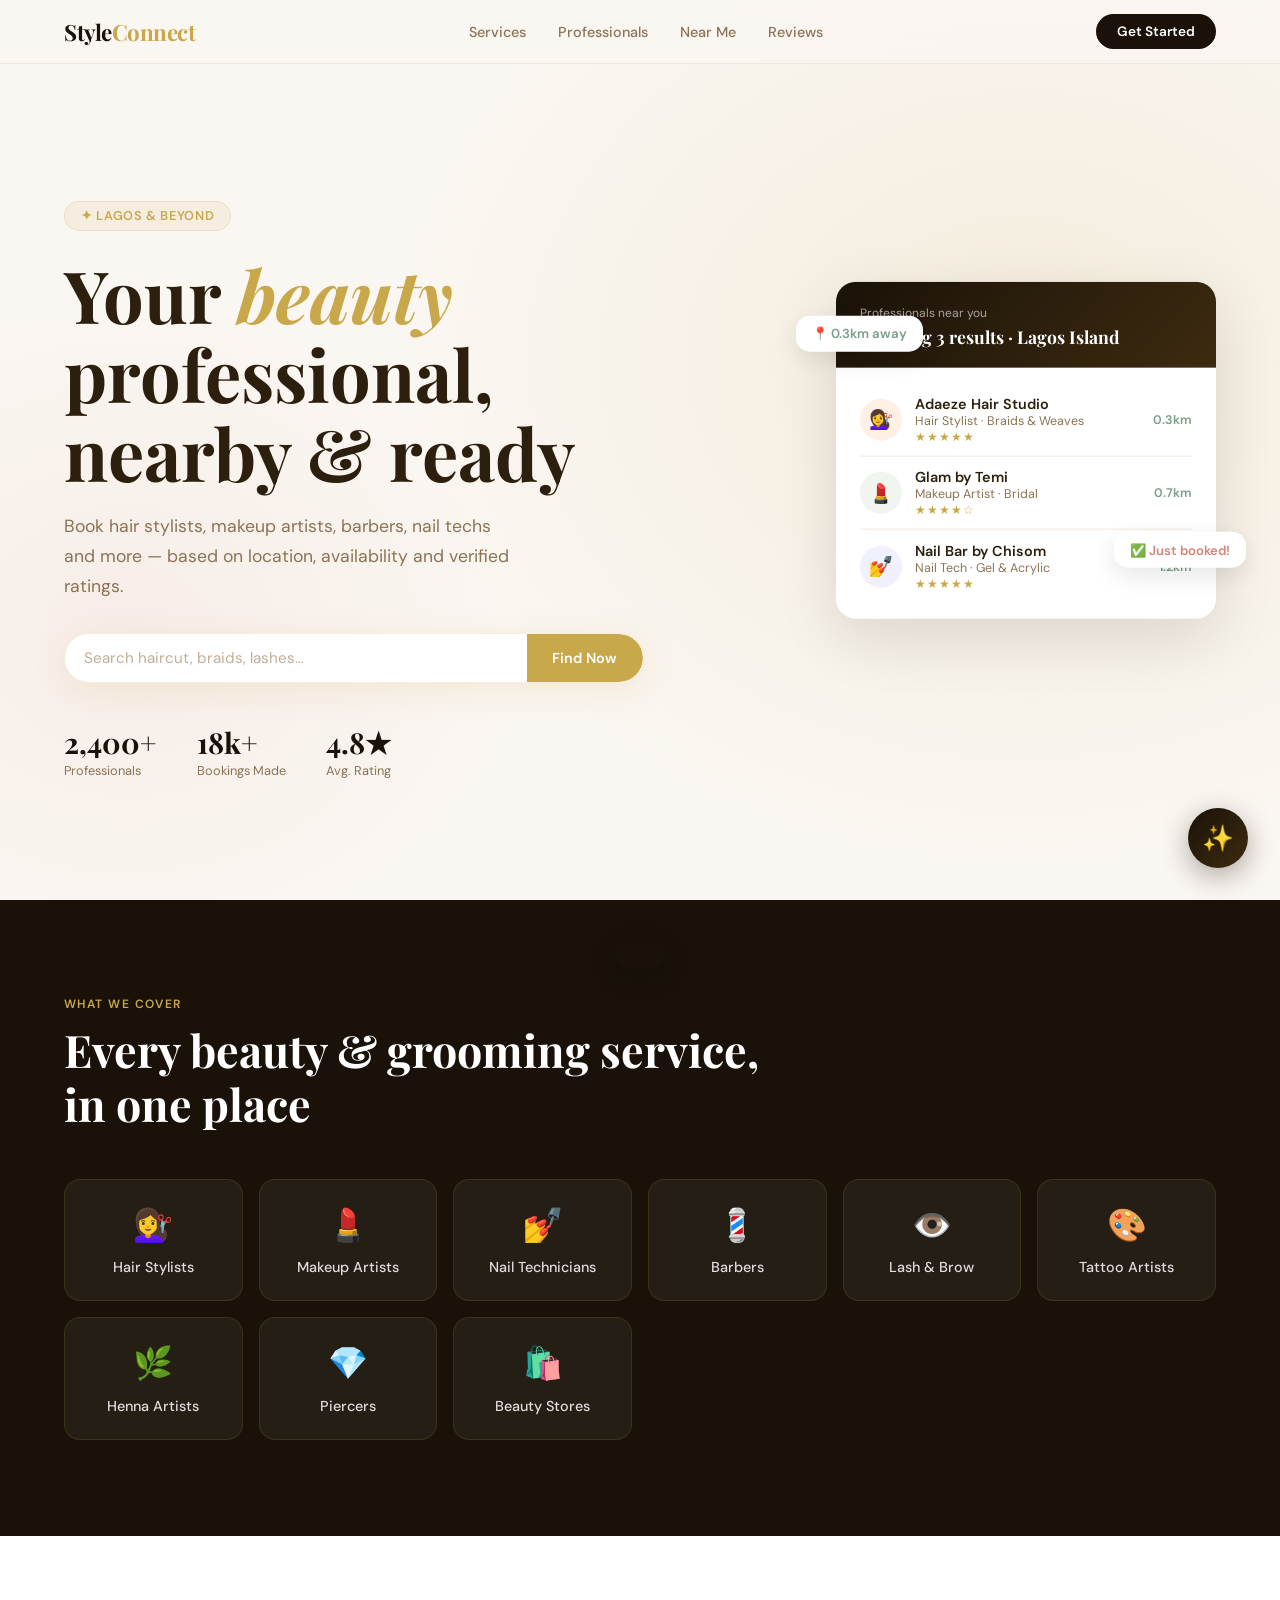
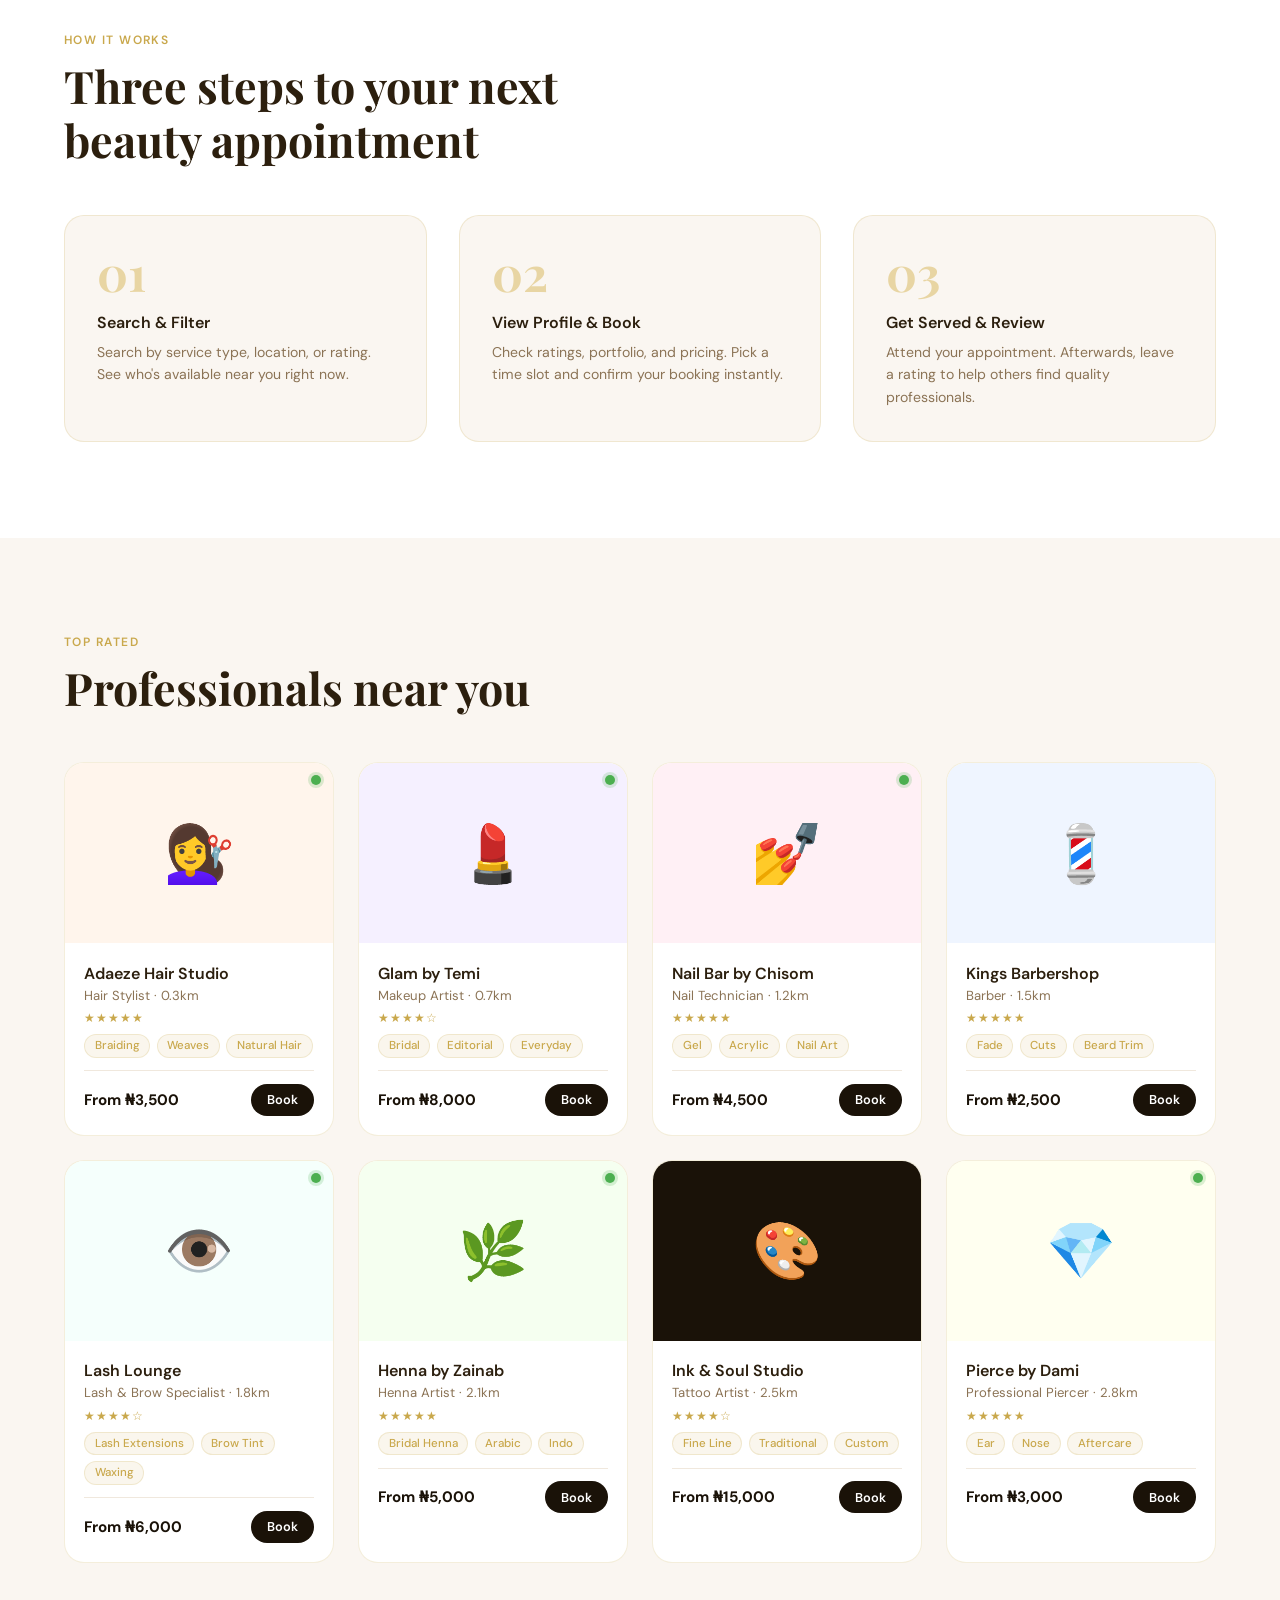
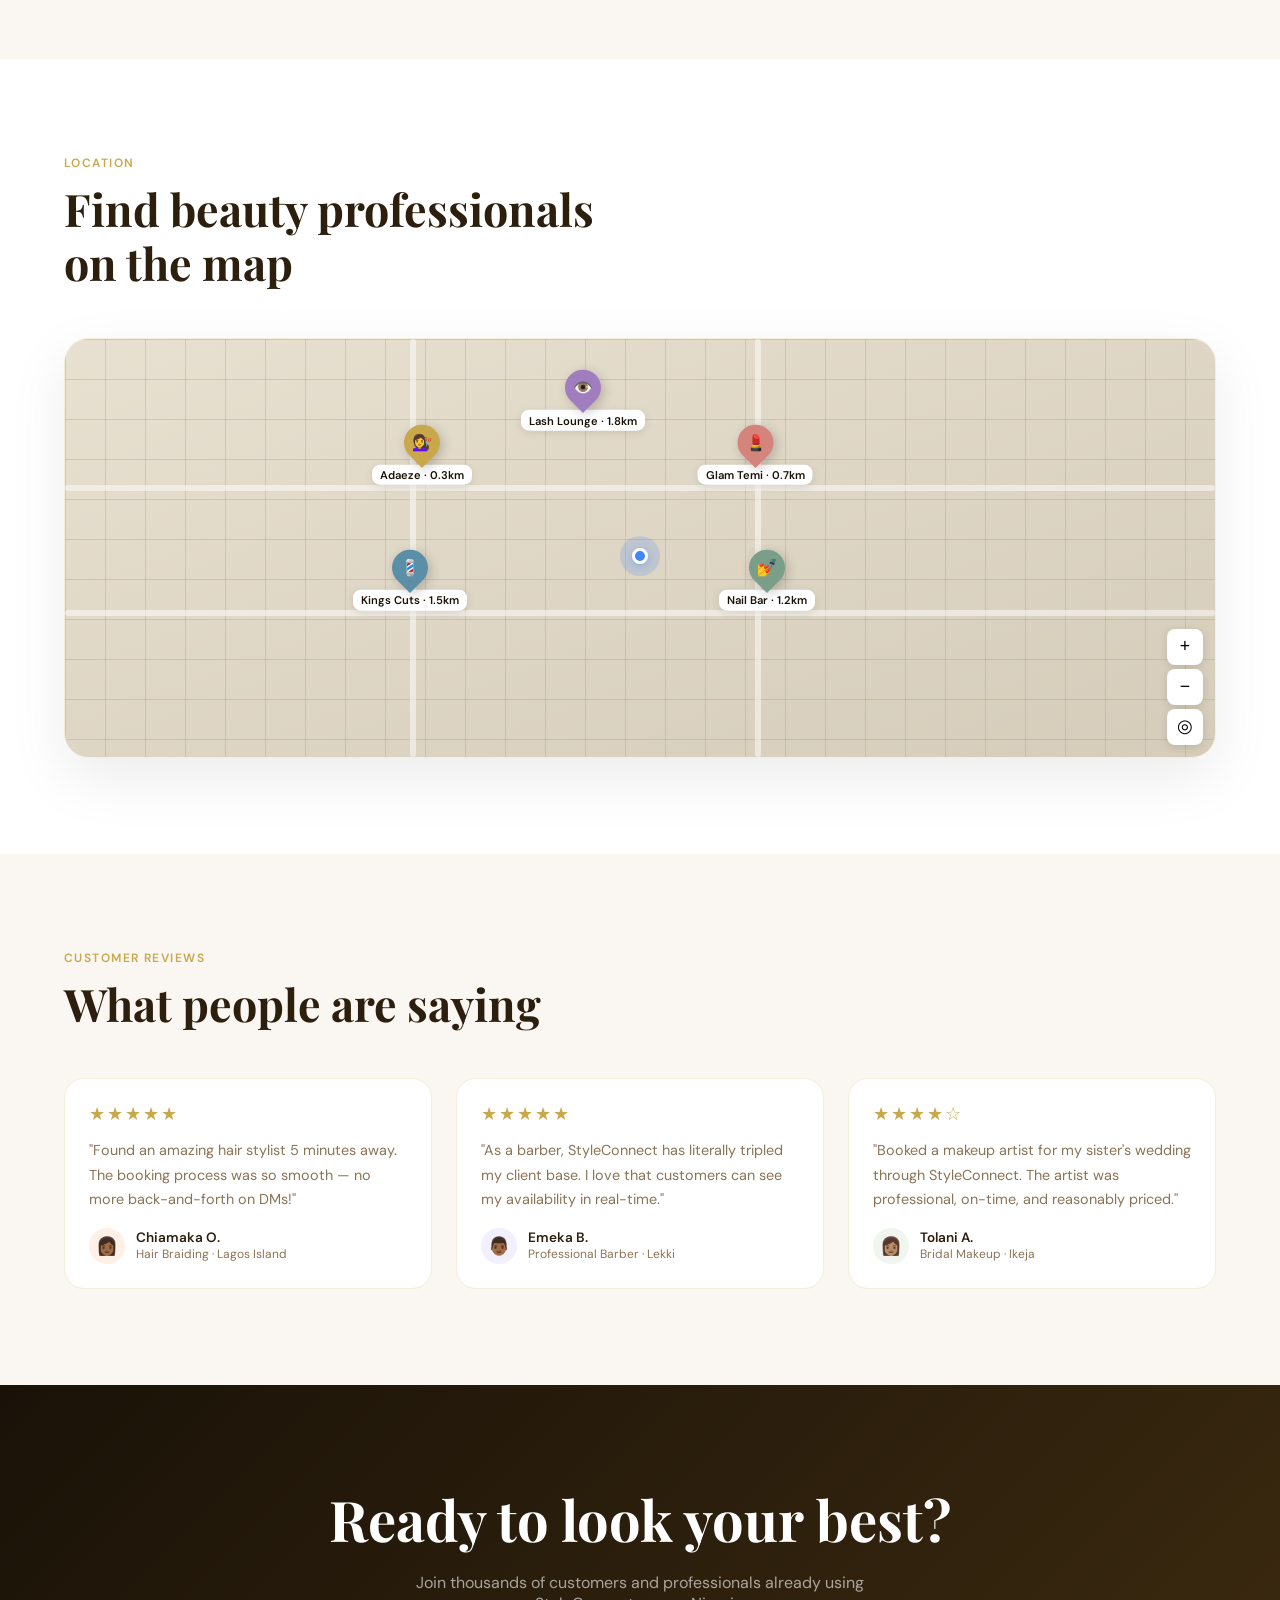
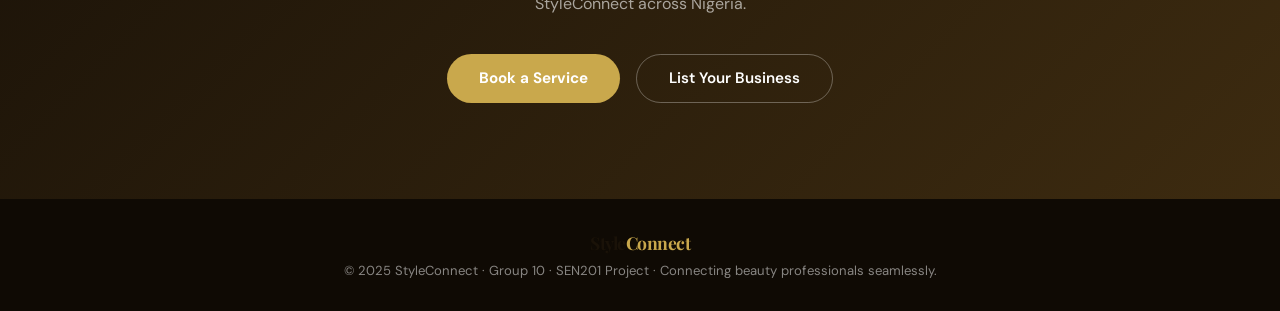
==== styleconnect/index.html @ 9d36978d "Style_Connect Code" ====
<!DOCTYPE html>
<html lang="en">
<head>
<meta charset="UTF-8">
<meta name="viewport" content="width=device-width, initial-scale=1.0">
<title>StyleConnect – Beauty & Grooming Professionals Near You</title>
<link href="https://fonts.googleapis.com/css2?family=Playfair+Display:ital,wght@0,400;0,700;1,400&family=DM+Sans:wght@300;400;500;600&display=swap" rel="stylesheet">
<link rel="stylesheet" href="style.css">
</head>
<body>

<!-- NAV -->
<nav>
  <div class="logo">Style<span>Connect</span></div>
  <ul class="nav-links">
    <li><a href="#services">Services</a></li>
    <li><a href="#professionals">Professionals</a></li>
    <li><a href="#map">Near Me</a></li>
    <li><a href="#reviews">Reviews</a></li>
  </ul>
  <button class="nav-cta" onclick="openModal('Join Free')">Get Started</button>
</nav>

<!-- HERO -->
<section class="hero">
  <div class="hero-bg"></div>
  <div class="hero-content">
    <div class="hero-badge">✦ Lagos & Beyond</div>
    <h1>Your <em>beauty</em> professional, nearby &amp; ready</h1>
    <p>Book hair stylists, makeup artists, barbers, nail techs and more — based on location, availability and verified ratings.</p>
    <div class="hero-search">
      <input type="text" placeholder="Search haircut, braids, lashes…" id="heroSearch">
      <button onclick="handleSearch()">Find Now</button>
    </div>
    <div class="hero-stats">
      <div>
        <div class="stat-num">2,400+</div>
        <div class="stat-label">Professionals</div>
      </div>
      <div>
        <div class="stat-num">18k+</div>
        <div class="stat-label">Bookings Made</div>
      </div>
      <div>
        <div class="stat-num">4.8★</div>
        <div class="stat-label">Avg. Rating</div>
      </div>
    </div>
  </div>

  <div class="hero-visual">
    <div style="position:relative">
      <div class="float-badge a">📍 0.3km away</div>
      <div class="float-badge b">✅ Just booked!</div>
      <div class="mock-card">
        <div class="mock-header">
          <small>Professionals near you</small>
          <h3>Showing 3 results · Lagos Island</h3>
        </div>
        <div class="mock-body">
          <div class="pro-item">
            <div class="pro-avatar" style="background:#FFF0E6">💇‍♀️</div>
            <div class="pro-info">
              <div class="pro-name">Adaeze Hair Studio</div>
              <div class="pro-role">Hair Stylist · Braids &amp; Weaves</div>
              <div class="stars">★★★★★</div>
            </div>
            <div class="pro-dist">0.3km</div>
          </div>
          <div class="pro-item">
            <div class="pro-avatar" style="background:#F0F5F0">💄</div>
            <div class="pro-info">
              <div class="pro-name">Glam by Temi</div>
              <div class="pro-role">Makeup Artist · Bridal</div>
              <div class="stars">★★★★☆</div>
            </div>
            <div class="pro-dist">0.7km</div>
          </div>
          <div class="pro-item">
            <div class="pro-avatar" style="background:#F0F0FF">💅</div>
            <div class="pro-info">
              <div class="pro-name">Nail Bar by Chisom</div>
              <div class="pro-role">Nail Tech · Gel &amp; Acrylic</div>
              <div class="stars">★★★★★</div>
            </div>
            <div class="pro-dist">1.2km</div>
          </div>
        </div>
      </div>
    </div>
  </div>
</section>

<!-- SERVICES -->
<section class="services" id="services">
  <div class="section-tag">What We Cover</div>
  <h2 class="section-title">Every beauty &amp; grooming service,<br>in one place</h2>
  <div class="services-grid">
    <div class="service-card" onclick="filterPros('Hair Stylist')">
      <div class="service-icon">💇‍♀️</div>
      <div class="service-name">Hair Stylists</div>
    </div>
    <div class="service-card" onclick="filterPros('Makeup')">
      <div class="service-icon">💄</div>
      <div class="service-name">Makeup Artists</div>
    </div>
    <div class="service-card" onclick="filterPros('Nail Tech')">
      <div class="service-icon">💅</div>
      <div class="service-name">Nail Technicians</div>
    </div>
    <div class="service-card" onclick="filterPros('Barber')">
      <div class="service-icon">💈</div>
      <div class="service-name">Barbers</div>
    </div>
    <div class="service-card" onclick="filterPros('Lash')">
      <div class="service-icon">👁️</div>
      <div class="service-name">Lash &amp; Brow</div>
    </div>
    <div class="service-card" onclick="filterPros('Tattoo')">
      <div class="service-icon">🎨</div>
      <div class="service-name">Tattoo Artists</div>
    </div>
    <div class="service-card" onclick="filterPros('Henna')">
      <div class="service-icon">🌿</div>
      <div class="service-name">Henna Artists</div>
    </div>
    <div class="service-card" onclick="filterPros('Piercing')">
      <div class="service-icon">💎</div>
      <div class="service-name">Piercers</div>
    </div>
    <div class="service-card" onclick="filterPros('Supply')">
      <div class="service-icon">🛍️</div>
      <div class="service-name">Beauty Stores</div>
    </div>
  </div>
</section>

<!-- HOW IT WORKS -->
<section class="how">
  <div class="section-tag">How It Works</div>
  <h2 class="section-title">Three steps to your next<br>beauty appointment</h2>
  <div class="how-grid">
    <div class="step-card">
      <div class="step-num">01</div>
      <h3>Search & Filter</h3>
      <p>Search by service type, location, or rating. See who's available near you right now.</p>
    </div>
    <div class="step-card">
      <div class="step-num">02</div>
      <h3>View Profile & Book</h3>
      <p>Check ratings, portfolio, and pricing. Pick a time slot and confirm your booking instantly.</p>
    </div>
    <div class="step-card">
      <div class="step-num">03</div>
      <h3>Get Served & Review</h3>
      <p>Attend your appointment. Afterwards, leave a rating to help others find quality professionals.</p>
    </div>
  </div>
</section>

<!-- PROFESSIONALS -->
<section class="pros" id="professionals">
  <div class="section-tag">Top Rated</div>
  <h2 class="section-title">Professionals near you</h2>
  <div class="pros-grid" id="prosGrid">
    <!-- Injected by JS -->
  </div>
</section>

<!-- MAP -->
<section class="map-section" id="map">
  <div class="section-tag">Location</div>
  <h2 class="section-title">Find beauty professionals<br>on the map</h2>
  <div class="map-wrap">
    <div class="map-mock">
      <!-- Roads -->
      <div class="map-road-h" style="top:35%"></div>
      <div class="map-road-h" style="top:65%"></div>
      <div class="map-road-v" style="left:30%"></div>
      <div class="map-road-v" style="left:60%"></div>

      <!-- User location -->
      <div class="user-location" style="left:50%;top:52%">
        <div class="user-pulse"></div>
        <div class="user-dot"></div>
      </div>

      <!-- Pins -->
      <div class="map-pin" style="left:31%;top:35%" onclick="openModal('Adaeze Hair Studio')">
        <div class="pin-dot" style="background:#C9A84C"><span>💇‍♀️</span></div>
        <div class="pin-label">Adaeze · 0.3km</div>
      </div>
      <div class="map-pin" style="left:60%;top:35%" onclick="openModal('Glam by Temi')">
        <div class="pin-dot" style="background:#D4847A"><span>💄</span></div>
        <div class="pin-label">Glam Temi · 0.7km</div>
      </div>
      <div class="map-pin" style="left:61%;top:65%" onclick="openModal('Nail Bar by Chisom')">
        <div class="pin-dot" style="background:#7A9E87"><span>💅</span></div>
        <div class="pin-label">Nail Bar · 1.2km</div>
      </div>
      <div class="map-pin" style="left:30%;top:65%" onclick="openModal('Kings Barbershop')">
        <div class="pin-dot" style="background:#5B8FA8"><span>💈</span></div>
        <div class="pin-label">Kings Cuts · 1.5km</div>
      </div>
      <div class="map-pin" style="left:45%;top:22%" onclick="openModal('Lash Lounge')">
        <div class="pin-dot" style="background:#A07DBE"><span>👁️</span></div>
        <div class="pin-label">Lash Lounge · 1.8km</div>
      </div>

      <!-- Controls -->
      <div class="map-controls">
        <button class="map-btn" title="Zoom in">+</button>
        <button class="map-btn" title="Zoom out">−</button>
        <button class="map-btn" title="My location">◎</button>
      </div>
    </div>
  </div>
</section>

<!-- REVIEWS -->
<section class="reviews" id="reviews">
  <div class="section-tag">Customer Reviews</div>
  <h2 class="section-title">What people are saying</h2>
  <div class="reviews-grid">
    <div class="review-card">
      <div class="review-stars">★★★★★</div>
      <div class="review-text">"Found an amazing hair stylist 5 minutes away. The booking process was so smooth — no more back-and-forth on DMs!"</div>
      <div class="reviewer">
        <div class="reviewer-avatar" style="background:#FFF0E6">👩🏾</div>
        <div>
          <div class="reviewer-name">Chiamaka O.</div>
          <div class="reviewer-service">Hair Braiding · Lagos Island</div>
        </div>
      </div>
    </div>
    <div class="review-card">
      <div class="review-stars">★★★★★</div>
      <div class="review-text">"As a barber, StyleConnect has literally tripled my client base. I love that customers can see my availability in real-time."</div>
      <div class="reviewer">
        <div class="reviewer-avatar" style="background:#F0F0FF">👨🏾</div>
        <div>
          <div class="reviewer-name">Emeka B.</div>
          <div class="reviewer-service">Professional Barber · Lekki</div>
        </div>
      </div>
    </div>
    <div class="review-card">
      <div class="review-stars">★★★★☆</div>
      <div class="review-text">"Booked a makeup artist for my sister's wedding through StyleConnect. The artist was professional, on-time, and reasonably priced."</div>
      <div class="reviewer">
        <div class="reviewer-avatar" style="background:#F0F5F0">👩🏽</div>
        <div>
          <div class="reviewer-name">Tolani A.</div>
          <div class="reviewer-service">Bridal Makeup · Ikeja</div>
        </div>
      </div>
    </div>
  </div>
</section>

<!-- CTA -->
<section class="cta">
  <h2>Ready to look your best?</h2>
  <p>Join thousands of customers and professionals already using StyleConnect across Nigeria.</p>
  <div class="cta-btns">
    <button class="btn-primary" onclick="openModal('Customer')">Book a Service</button>
    <button class="btn-outline" onclick="openModal('Professional')">List Your Business</button>
  </div>
</section>

<!-- FOOTER -->
<footer>
  <span class="logo">Style<span style="color:var(--gold)">Connect</span></span>
  <p>© 2025 StyleConnect · Group 10 · SEN201 Project · Connecting beauty professionals seamlessly.</p>
</footer>

<!-- BOOKING MODAL -->
<div class="modal-overlay" id="modalOverlay" onclick="handleOverlayClick(event)">
  <div class="modal">
    <div class="modal-header">
      <h3 id="modalTitle">Book Appointment</h3>
      <button class="modal-close" onclick="closeModal()">×</button>
    </div>
    <div class="modal-body">
      <div class="form-group">
        <label class="form-label">Your Name</label>
        <input class="form-input" type="text" placeholder="e.g. Fatima Bello">
      </div>
      <div class="form-group">
        <label class="form-label">Service</label>
        <select class="form-select" id="serviceSelect">
          <option>Hair Braiding</option>
          <option>Blow Dry &amp; Style</option>
          <option>Makeup – Full Glam</option>
          <option>Nail Gel Set</option>
          <option>Haircut &amp; Fade</option>
          <option>Lash Extensions</option>
          <option>Henna Design</option>
        </select>
      </div>
      <div class="form-group">
        <label class="form-label">Pick a Date</label>
        <input class="form-input" type="date" id="dateInput">
      </div>
      <div class="form-group">
        <label class="form-label">Available Time Slots</label>
        <div class="time-slots">
          <button class="time-slot" onclick="selectSlot(this)">9:00 AM</button>
          <button class="time-slot" onclick="selectSlot(this)">10:30 AM</button>
          <button class="time-slot" onclick="selectSlot(this)">12:00 PM</button>
          <button class="time-slot" onclick="selectSlot(this)">2:00 PM</button>
          <button class="time-slot" onclick="selectSlot(this)">3:30 PM</button>
          <button class="time-slot" onclick="selectSlot(this)">5:00 PM</button>
        </div>
      </div>
      <button class="confirm-btn" onclick="confirmBooking()">Confirm Booking</button>
    </div>
  </div>
</div>

<!-- TOAST -->
<div class="toast" id="toast"></div>

<!-- CHATBOT -->
<button id="chatToggleBtn" onclick="toggleChat()" title="Chat with StyleConnect AI">✨</button>

<div id="chatWindow">
  <div class="chat-header">
    <div class="chat-avatar">✨</div>
    <div class="chat-header-info">
      <div class="chat-header-name">StyleConnect AI</div>
      <div class="chat-header-status">
        <div class="status-dot"></div>
        Online · Beauty assistant
      </div>
    </div>
    <button class="chat-close-btn" onclick="toggleChat()">×</button>
  </div>

  <div id="apiKeyBanner">
    <input type="password" id="apiKeyInput" placeholder="Paste your Anthropic API key...">
    <button onclick="saveApiKey()">Activate</button>
  </div>

  <div id="chatMessages">
    <div class="chat-msg assistant">
      👋 Hi! I'm the StyleConnect AI assistant. How can I help you today?
    </div>
  </div>

  <div class="chat-suggestions" id="chatSuggestions">
    <button class="suggestion-chip" onclick="sendSuggestion(this)">Find a hair stylist</button>
    <button class="suggestion-chip" onclick="sendSuggestion(this)">How do I book?</button>
    <button class="suggestion-chip" onclick="sendSuggestion(this)">What services are available?</button>
  </div>

  <div class="chat-input-row">
    <input type="text" id="chatInput" placeholder="Ask me anything…"
      onkeydown="if(event.key==='Enter') sendChatMessage()">
    <button id="chatSendBtn" onclick="sendChatMessage()">➤</button>
  </div>
</div>

<script src="app.js"></script>
</body>
</html>
---- styleconnect/style.css ----
/* StyleConnect — style.css */

/* Variables */
:root {
  --cream: #FAF6F1;
  --dark: #1A1208;
  --gold: #C9A84C;
  --gold-light: #E8D5A3;
  --rose: #D4847A;
  --sage: #7A9E87;
  --text: #2C1F0E;
  --text-muted: #8B7355;
  --card-bg: #FFFFFF;
  --border: rgba(201, 168, 76, 0.2);
}

/* Reset  */
* {
  margin: 0;
  padding: 0;
  box-sizing: border-box;
}

body {
  font-family: 'DM Sans', sans-serif;
  background: var(--cream);
  color: var(--text);
  overflow-x: hidden;
}

/* ─── ANIMATIONS ─── */
@keyframes fadeUp {
  from { opacity: 0; transform: translateY(20px); }
  to   { opacity: 1; transform: none; }
}
@keyframes fadeIn {
  from { opacity: 0; }
  to   { opacity: 1; }
}
@keyframes float {
  0%, 100% { transform: translateY(0); }
  50%       { transform: translateY(-8px); }
}
@keyframes pulse {
  0%   { transform: translate(-50%, -50%) scale(0.5); opacity: 1; }
  100% { transform: translate(-50%, -50%) scale(2);   opacity: 0; }
}
@keyframes slideUp {
  from { transform: translateY(20px); opacity: 0; }
  to   { transform: none; opacity: 1; }
}


/* NAV */
nav {
  position: fixed;
  top: 0;
  width: 100%;
  z-index: 100;
  background: rgba(250, 246, 241, 0.92);
  backdrop-filter: blur(12px);
  border-bottom: 1px solid var(--border);
  padding: 0 5%;
  display: flex;
  align-items: center;
  justify-content: space-between;
  height: 64px;
}

.logo {
  font-family: 'Playfair Display', serif;
  font-size: 1.4rem;
  font-weight: 700;
  color: var(--dark);
  letter-spacing: -0.5px;
}
.logo span { color: var(--gold); }

.nav-links {
  display: flex;
  gap: 2rem;
  list-style: none;
}
.nav-links a {
  text-decoration: none;
  color: var(--text-muted);
  font-size: 0.9rem;
  font-weight: 500;
  transition: color 0.2s;
}
.nav-links a:hover { color: var(--gold); }

.nav-cta {
  background: var(--dark);
  color: #fff;
  border: none;
  padding: 0.55rem 1.3rem;
  border-radius: 50px;
  font-family: 'DM Sans', sans-serif;
  font-size: 0.85rem;
  font-weight: 600;
  cursor: pointer;
  transition: background 0.2s;
}
.nav-cta:hover { background: var(--gold); }


/* Hero */
.hero {
  min-height: 100vh;
  display: flex;
  align-items: center;
  padding: 80px 5% 0;
  position: relative;
  overflow: hidden;
}

.hero-bg {
  position: absolute;
  inset: 0;
  background:
    radial-gradient(ellipse 70% 80% at 80% 40%, rgba(201,168,76,0.12) 0%, transparent 70%),
    radial-gradient(ellipse 50% 60% at 10% 70%, rgba(212,132,122,0.08) 0%, transparent 60%);
}

.hero-content {
  position: relative;
  max-width: 580px;
}

.hero-badge {
  display: inline-flex;
  align-items: center;
  gap: 0.5rem;
  background: rgba(201,168,76,0.1);
  border: 1px solid var(--border);
  color: var(--gold);
  padding: 0.35rem 1rem;
  border-radius: 50px;
  font-size: 0.8rem;
  font-weight: 600;
  letter-spacing: 0.05em;
  text-transform: uppercase;
  margin-bottom: 1.5rem;
  animation: fadeUp 0.6s ease both;
}

.hero h1 {
  font-family: 'Playfair Display', serif;
  font-size: clamp(2.8rem, 6vw, 4.5rem);
  line-height: 1.1;
  font-weight: 700;
  margin-bottom: 1.2rem;
  animation: fadeUp 0.6s 0.1s ease both;
}
.hero h1 em { color: var(--gold); font-style: italic; }

.hero p {
  font-size: 1.1rem;
  color: var(--text-muted);
  line-height: 1.7;
  max-width: 460px;
  margin-bottom: 2rem;
  animation: fadeUp 0.6s 0.2s ease both;
}

.hero-search {
  display: flex;
  background: #fff;
  border: 1.5px solid var(--border);
  border-radius: 50px;
  overflow: hidden;
  box-shadow: 0 8px 32px rgba(201,168,76,0.15);
  animation: fadeUp 0.6s 0.3s ease both;
}
.hero-search input {
  flex: 1;
  border: none;
  outline: none;
  padding: 0.85rem 1.2rem;
  font-family: 'DM Sans', sans-serif;
  font-size: 0.95rem;
  background: transparent;
  color: var(--text);
}
.hero-search input::placeholder { color: #C0AD96; }
.hero-search button {
  background: var(--gold);
  color: #fff;
  border: none;
  padding: 0.85rem 1.6rem;
  font-family: 'DM Sans', sans-serif;
  font-size: 0.9rem;
  font-weight: 600;
  cursor: pointer;
  border-radius: 0 50px 50px 0;
  transition: background 0.2s;
}
.hero-search button:hover { background: #B8923C; }

.hero-stats {
  display: flex;
  gap: 2.5rem;
  margin-top: 2.5rem;
  animation: fadeUp 0.6s 0.4s ease both;
}
.stat-num {
  font-family: 'Playfair Display', serif;
  font-size: 1.8rem;
  font-weight: 700;
  color: var(--dark);
}
.stat-label {
  font-size: 0.8rem;
  color: var(--text-muted);
  margin-top: 0.1rem;
}

/* Floating card */
.hero-visual {
  position: absolute;
  right: 5%;
  top: 50%;
  transform: translateY(-50%);
  width: 380px;
  animation: fadeIn 0.8s 0.5s ease both;
}
@media (max-width: 900px) {
  .hero-visual { display: none; }
}

.mock-card {
  background: #fff;
  border-radius: 20px;
  box-shadow: 0 20px 60px rgba(26,18,8,0.12);
  overflow: hidden;
}
.mock-header {
  background: linear-gradient(135deg, var(--dark) 0%, #3D2B10 100%);
  padding: 1.2rem 1.5rem;
  color: #fff;
}
.mock-header small { opacity: 0.6; font-size: 0.75rem; }
.mock-header h3 {
  font-family: 'Playfair Display', serif;
  font-size: 1.1rem;
  margin-top: 0.2rem;
}
.mock-body { padding: 1rem 1.5rem; }

.pro-item {
  display: flex;
  align-items: center;
  gap: 0.8rem;
  padding: 0.7rem 0;
  border-bottom: 1px solid #F0E8DD;
}
.pro-item:last-child { border-bottom: none; }

.pro-avatar {
  width: 42px;
  height: 42px;
  border-radius: 50%;
  display: flex;
  align-items: center;
  justify-content: center;
  font-size: 1.2rem;
  flex-shrink: 0;
}
.pro-info { flex: 1; }
.pro-name  { font-weight: 600; font-size: 0.9rem; }
.pro-role  { font-size: 0.78rem; color: var(--text-muted); }
.pro-dist  { font-size: 0.78rem; color: var(--sage); font-weight: 600; }

.stars { color: var(--gold); font-size: 0.75rem; letter-spacing: 1px; }

.float-badge {
  position: absolute;
  background: #fff;
  border-radius: 14px;
  padding: 0.6rem 1rem;
  box-shadow: 0 8px 24px rgba(0,0,0,0.1);
  font-size: 0.82rem;
  font-weight: 600;
  animation: float 3s ease-in-out infinite;
}
.float-badge.a { top: 10%;    left: -40px;  color: var(--sage); }
.float-badge.b { bottom: 15%; right: -30px; color: var(--rose); }


/* Services */
.services {
  padding: 6rem 5%;
  background: var(--dark);
  color: #fff;
}

.section-tag {
  font-size: 0.75rem;
  font-weight: 600;
  letter-spacing: 0.12em;
  text-transform: uppercase;
  color: var(--gold);
  margin-bottom: 0.7rem;
}

.section-title {
  font-family: 'Playfair Display', serif;
  font-size: clamp(1.8rem, 4vw, 2.8rem);
  line-height: 1.2;
  margin-bottom: 3rem;
}

.services-grid {
  display: grid;
  grid-template-columns: repeat(auto-fill, minmax(160px, 1fr));
  gap: 1rem;
}

.service-card {
  background: rgba(255,255,255,0.05);
  border: 1px solid rgba(201,168,76,0.15);
  border-radius: 16px;
  padding: 1.5rem 1.2rem;
  text-align: center;
  cursor: pointer;
  transition: all 0.3s ease;
  position: relative;
  overflow: hidden;
}
.service-card::before {
  content: '';
  position: absolute;
  inset: 0;
  background: var(--gold);
  opacity: 0;
  transition: opacity 0.3s;
}
.service-card:hover::before  { opacity: 0.08; }
.service-card:hover {
  border-color: rgba(201,168,76,0.5);
  transform: translateY(-3px);
}

.service-icon { font-size: 2rem; margin-bottom: 0.8rem; }
.service-name { font-size: 0.9rem; font-weight: 500; color: rgba(255,255,255,0.85); }


/* How it works */
.how {
  padding: 6rem 5%;
  background: #fff;
}

.how-grid {
  display: grid;
  grid-template-columns: repeat(auto-fit, minmax(220px, 1fr));
  gap: 2rem;
  margin-top: 3rem;
}

.step-card {
  padding: 2rem;
  border-radius: 20px;
  background: var(--cream);
  border: 1px solid var(--border);
  position: relative;
}

.step-num {
  font-family: 'Playfair Display', serif;
  font-size: 3rem;
  font-weight: 700;
  color: var(--gold-light);
  line-height: 1;
  margin-bottom: 1rem;
}
.step-card h3 { font-size: 1rem; font-weight: 600; margin-bottom: 0.5rem; }
.step-card p  { font-size: 0.88rem; color: var(--text-muted); line-height: 1.6; }


/* Proffesionals */
.pros {
  padding: 6rem 5%;
  background: var(--cream);
}

.pros-grid {
  display: grid;
  grid-template-columns: repeat(auto-fill, minmax(260px, 1fr));
  gap: 1.5rem;
  margin-top: 3rem;
}

.pro-card {
  background: #fff;
  border-radius: 20px;
  overflow: hidden;
  cursor: pointer;
  transition: transform 0.3s, box-shadow 0.3s;
  border: 1px solid var(--border);
}
.pro-card:hover {
  transform: translateY(-5px);
  box-shadow: 0 20px 50px rgba(26,18,8,0.1);
}

.pro-card-img {
  height: 180px;
  display: flex;
  align-items: center;
  justify-content: center;
  font-size: 4rem;
  position: relative;
}

.availability-dot {
  position: absolute;
  top: 12px;
  right: 12px;
  width: 10px;
  height: 10px;
  border-radius: 50%;
  background: #4CAF50;
  box-shadow: 0 0 0 3px rgba(76,175,80,0.2);
}

.pro-card-body { padding: 1.2rem; }
.pro-card-body h3 { font-size: 1rem; font-weight: 600; }
.pro-card-meta {
  font-size: 0.82rem;
  color: var(--text-muted);
  margin: 0.2rem 0 0.4rem;
}

.pro-tags {
  display: flex;
  flex-wrap: wrap;
  gap: 0.4rem;
  margin: 0.5rem 0 0.8rem;
}
.tag {
  font-size: 0.72rem;
  font-weight: 500;
  padding: 0.2rem 0.6rem;
  border-radius: 50px;
  background: rgba(201,168,76,0.1);
  color: var(--gold);
  border: 1px solid rgba(201,168,76,0.2);
}

.pro-card-footer {
  display: flex;
  align-items: center;
  justify-content: space-between;
  padding-top: 0.8rem;
  border-top: 1px solid #F0E8DD;
}
.price { font-weight: 700; font-size: 0.95rem; color: var(--dark); }

.book-btn {
  background: var(--dark);
  color: #fff;
  border: none;
  padding: 0.45rem 1rem;
  border-radius: 50px;
  font-size: 0.8rem;
  font-weight: 600;
  cursor: pointer;
  font-family: 'DM Sans', sans-serif;
  transition: background 0.2s;
}
.book-btn:hover { background: var(--gold); }


/* Map */
.map-section {
  padding: 6rem 5%;
  background: #fff;
}

.map-wrap {
  margin-top: 3rem;
  border-radius: 24px;
  overflow: hidden;
  border: 1px solid var(--border);
  box-shadow: 0 20px 60px rgba(26,18,8,0.08);
  position: relative;
  height: 420px;
}

.map-mock {
  width: 100%;
  height: 100%;
  background: linear-gradient(160deg, #E8E0D0 0%, #D5CCBA 100%);
  position: relative;
  overflow: hidden;
}
.map-mock::before {
  content: '';
  position: absolute;
  inset: 0;
  background-image:
    linear-gradient(rgba(160,145,125,0.3) 1px, transparent 1px),
    linear-gradient(90deg, rgba(160,145,125,0.3) 1px, transparent 1px);
  background-size: 40px 40px;
}

.map-road-h {
  position: absolute;
  height: 6px;
  background: rgba(255,255,255,0.5);
  border-radius: 3px;
  left: 0; right: 0;
}
.map-road-v {
  position: absolute;
  width: 6px;
  background: rgba(255,255,255,0.5);
  border-radius: 3px;
  top: 0; bottom: 0;
}

.map-pin {
  position: absolute;
  display: flex;
  flex-direction: column;
  align-items: center;
  cursor: pointer;
  transform: translate(-50%, -100%);
  transition: transform 0.2s;
}
.map-pin:hover { transform: translate(-50%, -110%) scale(1.1); }

.pin-dot {
  width: 36px;
  height: 36px;
  border-radius: 50% 50% 50% 0;
  transform: rotate(-45deg);
  display: flex;
  align-items: center;
  justify-content: center;
  font-size: 1rem;
  box-shadow: 0 4px 12px rgba(0,0,0,0.2);
}
.pin-dot span { transform: rotate(45deg); }

.pin-label {
  margin-top: 4px;
  background: #fff;
  border-radius: 8px;
  padding: 0.2rem 0.5rem;
  font-size: 0.7rem;
  font-weight: 600;
  color: var(--dark);
  white-space: nowrap;
  box-shadow: 0 2px 8px rgba(0,0,0,0.1);
}

.user-location {
  position: absolute;
  transform: translate(-50%, -50%);
}
.user-dot {
  width: 16px;
  height: 16px;
  background: #4285F4;
  border-radius: 50%;
  border: 3px solid #fff;
  box-shadow: 0 2px 8px rgba(66,133,244,0.4);
  position: relative;
  z-index: 1;
}
.user-pulse {
  position: absolute;
  width: 40px;
  height: 40px;
  background: rgba(66,133,244,0.2);
  border-radius: 50%;
  top: 50%;
  left: 50%;
  transform: translate(-50%, -50%);
  animation: pulse 2s ease-out infinite;
}

.map-controls {
  position: absolute;
  right: 12px;
  bottom: 12px;
  display: flex;
  flex-direction: column;
  gap: 4px;
}
.map-btn {
  width: 36px;
  height: 36px;
  background: #fff;
  border: none;
  border-radius: 8px;
  box-shadow: 0 2px 8px rgba(0,0,0,0.12);
  font-size: 1.1rem;
  cursor: pointer;
  display: flex;
  align-items: center;
  justify-content: center;
}


/* Reviews */
.reviews {
  padding: 6rem 5%;
  background: var(--cream);
}

.reviews-grid {
  display: grid;
  grid-template-columns: repeat(auto-fill, minmax(280px, 1fr));
  gap: 1.5rem;
  margin-top: 3rem;
}

.review-card {
  background: #fff;
  border-radius: 20px;
  padding: 1.5rem;
  border: 1px solid var(--border);
}
.review-stars {
  color: var(--gold);
  font-size: 1.1rem;
  letter-spacing: 2px;
  margin-bottom: 0.8rem;
}
.review-text {
  font-size: 0.9rem;
  line-height: 1.7;
  color: var(--text-muted);
  margin-bottom: 1rem;
}
.reviewer { display: flex; align-items: center; gap: 0.7rem; }
.reviewer-avatar {
  width: 36px;
  height: 36px;
  border-radius: 50%;
  display: flex;
  align-items: center;
  justify-content: center;
  font-size: 1.1rem;
}
.reviewer-name    { font-weight: 600; font-size: 0.85rem; }
.reviewer-service { font-size: 0.75rem; color: var(--text-muted); }


/* Cta */
.cta {
  padding: 6rem 5%;
  background: linear-gradient(135deg, var(--dark) 0%, #3D2B10 100%);
  text-align: center;
  color: #fff;
}
.cta h2 {
  font-family: 'Playfair Display', serif;
  font-size: clamp(2rem, 5vw, 3.5rem);
  margin-bottom: 1rem;
}
.cta p {
  color: rgba(255,255,255,0.6);
  max-width: 500px;
  margin: 0 auto 2.5rem;
  font-size: 1rem;
}
.cta-btns {
  display: flex;
  gap: 1rem;
  justify-content: center;
  flex-wrap: wrap;
}

.btn-primary {
  background: var(--gold);
  color: #fff;
  border: none;
  padding: 0.85rem 2rem;
  border-radius: 50px;
  font-family: 'DM Sans', sans-serif;
  font-weight: 700;
  font-size: 0.95rem;
  cursor: pointer;
  transition: background 0.2s;
}
.btn-primary:hover { background: #B8923C; }

.btn-outline {
  background: transparent;
  color: #fff;
  border: 1.5px solid rgba(255,255,255,0.3);
  padding: 0.85rem 2rem;
  border-radius: 50px;
  font-family: 'DM Sans', sans-serif;
  font-weight: 600;
  font-size: 0.95rem;
  cursor: pointer;
  transition: border-color 0.2s, color 0.2s;
}
.btn-outline:hover { border-color: var(--gold); color: var(--gold); }


/* Footer */
footer {
  background: #0F0A04;
  color: rgba(255,255,255,0.5);
  padding: 2rem 5%;
  text-align: center;
  font-size: 0.82rem;
}
footer .logo { font-size: 1.1rem; margin-bottom: 0.5rem; display: block; }


/* Booking Modal */
.modal-overlay {
  position: fixed;
  inset: 0;
  z-index: 1000;
  background: rgba(26,18,8,0.6);
  backdrop-filter: blur(4px);
  display: none;
  align-items: center;
  justify-content: center;
  padding: 1rem;
}
.modal-overlay.active { display: flex; }

.modal {
  background: #fff;
  border-radius: 24px;
  width: 100%;
  max-width: 480px;
  overflow: hidden;
  animation: slideUp 0.3s ease;
}

.modal-header {
  background: var(--dark);
  color: #fff;
  padding: 1.5rem;
  display: flex;
  align-items: center;
  justify-content: space-between;
}
.modal-header h3 {
  font-family: 'Playfair Display', serif;
  font-size: 1.1rem;
}
.modal-close {
  background: none;
  border: none;
  color: rgba(255,255,255,0.6);
  font-size: 1.4rem;
  cursor: pointer;
  line-height: 1;
}

.modal-body { padding: 1.5rem; }

.form-label {
  font-size: 0.82rem;
  font-weight: 600;
  color: var(--text-muted);
  margin-bottom: 0.4rem;
  display: block;
}
.form-group { margin-bottom: 1.1rem; }

.form-input,
.form-select {
  width: 100%;
  padding: 0.7rem 1rem;
  border: 1.5px solid var(--border);
  border-radius: 10px;
  font-family: 'DM Sans', sans-serif;
  font-size: 0.9rem;
  color: var(--text);
  background: #fff;
  outline: none;
  transition: border-color 0.2s;
}
.form-input:focus,
.form-select:focus { border-color: var(--gold); }

.time-slots { display: flex; flex-wrap: wrap; gap: 0.5rem; }

.time-slot {
  padding: 0.4rem 0.9rem;
  border-radius: 50px;
  border: 1.5px solid var(--border);
  font-size: 0.82rem;
  cursor: pointer;
  transition: all 0.2s;
  font-family: 'DM Sans', sans-serif;
  background: #fff;
  color: var(--text);
}
.time-slot.selected          { background: var(--dark); color: #fff; border-color: var(--dark); }
.time-slot:hover:not(.selected) { border-color: var(--gold); color: var(--gold); }

.confirm-btn {
  width: 100%;
  background: var(--gold);
  color: #fff;
  border: none;
  padding: 0.9rem;
  border-radius: 12px;
  font-family: 'DM Sans', sans-serif;
  font-weight: 700;
  font-size: 0.95rem;
  cursor: pointer;
  margin-top: 0.5rem;
  transition: background 0.2s;
}
.confirm-btn:hover { background: #B8923C; }


/* Toast */
.toast {
  position: fixed;
  bottom: 2rem;
  left: 50%;
  transform: translateX(-50%) translateY(100px);
  background: var(--dark);
  color: #fff;
  padding: 0.9rem 1.5rem;
  border-radius: 12px;
  font-size: 0.9rem;
  font-weight: 500;
  z-index: 9999;
  transition: transform 0.4s ease;
  box-shadow: 0 8px 24px rgba(0,0,0,0.2);
  white-space: nowrap;
}
.toast.show { transform: translateX(-50%) translateY(0); }

/* ── Chat Toggle Button ── */
#chatToggleBtn {
  position: fixed;
  bottom: 2rem;
  right: 2rem;
  z-index: 500;
  width: 60px;
  height: 60px;
  border-radius: 50%;
  background: linear-gradient(135deg, var(--dark), #3D2B10);
  border: none;
  cursor: pointer;
  box-shadow: 0 8px 28px rgba(26, 18, 8, 0.35);
  display: flex;
  align-items: center;
  justify-content: center;
  font-size: 1.6rem;
  transition: transform 0.3s, box-shadow 0.3s;
}

#chatToggleBtn:hover {
  transform: scale(1.1);
  box-shadow: 0 12px 36px rgba(26, 18, 8, 0.45);
}

#chatToggleBtn .chat-unread {
  position: absolute;
  top: 4px;
  right: 4px;
  width: 12px;
  height: 12px;
  border-radius: 50%;
  background: var(--gold);
  border: 2px solid #fff;
  display: none;
}

/* Chat Window  */
#chatWindow {
  position: fixed;
  bottom: 5.5rem;
  right: 2rem;
  z-index: 500;
  width: 360px;
  max-height: 520px;
  background: #fff;
  border-radius: 24px;
  box-shadow: 0 24px 64px rgba(26, 18, 8, 0.18);
  border: 1px solid var(--border);
  display: flex;
  flex-direction: column;
  overflow: hidden;
  transform: scale(0.9) translateY(20px);
  opacity: 0;
  pointer-events: none;
  transition: transform 0.3s cubic-bezier(0.34, 1.56, 0.64, 1), opacity 0.3s ease;
}

#chatWindow.open {
  transform: scale(1) translateY(0);
  opacity: 1;
  pointer-events: all;
}

@media(max-width: 420px) {
  #chatWindow {
    width: calc(100vw - 2rem);
    right: 1rem;
    bottom: 5rem;
  }

  #chatToggleBtn {
    right: 1rem;
    bottom: 1rem;
  }
}

/* Chat Header */
.chat-header {
  background: linear-gradient(135deg, var(--dark) 0%, #3D2B10 100%);
  padding: 1rem 1.2rem;
  display: flex;
  align-items: center;
  gap: 0.8rem;
  flex-shrink: 0;
}

.chat-avatar {
  width: 38px;
  height: 38px;
  border-radius: 50%;
  background: rgba(201, 168, 76, 0.2);
  border: 2px solid rgba(201, 168, 76, 0.4);
  display: flex;
  align-items: center;
  justify-content: center;
  font-size: 1.2rem;
  flex-shrink: 0;
}

.chat-header-info {
  flex: 1;
}

.chat-header-name {
  font-family: 'Playfair Display', serif;
  color: #fff;
  font-size: 0.95rem;
  font-weight: 700;
}

.chat-header-status {
  font-size: 0.72rem;
  color: rgba(255, 255, 255, 0.6);
  display: flex;
  align-items: center;
  gap: 0.3rem;
  margin-top: 1px;
}

.status-dot {
  width: 7px;
  height: 7px;
  border-radius: 50%;
  background: #4CAF50;
  animation: statusPulse 2s ease-in-out infinite;
}

@keyframes statusPulse {

  0%,
  100% {
    opacity: 1;
  }

  50% {
    opacity: 0.4;
  }
}

.chat-close-btn {
  background: none;
  border: none;
  color: rgba(255, 255, 255, 0.5);
  font-size: 1.3rem;
  cursor: pointer;
  line-height: 1;
  padding: 0.2rem;
  transition: color 0.2s;
}

.chat-close-btn:hover {
  color: #fff;
}

/* API Key Banner */
#apiKeyBanner {
  background: rgba(201, 168, 76, 0.1);
  border-bottom: 1px solid rgba(201, 168, 76, 0.2);
  padding: 0.6rem 1rem;
  display: flex;
  align-items: center;
  gap: 0.5rem;
  flex-shrink: 0;
}

#apiKeyBanner input {
  flex: 1;
  border: 1px solid var(--border);
  border-radius: 8px;
  padding: 0.35rem 0.7rem;
  font-size: 0.78rem;
  font-family: 'DM Sans', sans-serif;
  outline: none;
  color: var(--text);
  background: #fff;
}

#apiKeyBanner input:focus {
  border-color: var(--gold);
}

#apiKeyBanner button {
  background: var(--gold);
  color: #fff;
  border: none;
  padding: 0.35rem 0.8rem;
  border-radius: 8px;
  font-size: 0.78rem;
  font-weight: 600;
  cursor: pointer;
  font-family: 'DM Sans', sans-serif;
  white-space: nowrap;
}

/* ── Messages ── */
#chatMessages {
  flex: 1;
  overflow-y: auto;
  padding: 1rem;
  display: flex;
  flex-direction: column;
  gap: 0.7rem;
  scroll-behavior: smooth;
}

#chatMessages::-webkit-scrollbar {
  width: 4px;
}

#chatMessages::-webkit-scrollbar-thumb {
  background: var(--border);
  border-radius: 4px;
}

.chat-msg {
  max-width: 85%;
  padding: 0.65rem 0.9rem;
  border-radius: 16px;
  font-size: 0.88rem;
  line-height: 1.55;
  animation: msgIn 0.25s ease both;
}

@keyframes msgIn {
  from {
    opacity: 0;
    transform: translateY(8px);
  }

  to {
    opacity: 1;
    transform: none;
  }
}

.chat-msg.user {
  background: var(--dark);
  color: #fff;
  align-self: flex-end;
  border-bottom-right-radius: 4px;
}

.chat-msg.assistant {
  background: var(--cream);
  color: var(--text);
  align-self: flex-start;
  border-bottom-left-radius: 4px;
  border: 1px solid var(--border);
}

.chat-msg.typing {
  background: var(--cream);
  border: 1px solid var(--border);
  align-self: flex-start;
  border-bottom-left-radius: 4px;
}

.typing-dots {
  display: flex;
  gap: 4px;
  align-items: center;
  height: 18px;
}

.typing-dots span {
  width: 7px;
  height: 7px;
  border-radius: 50%;
  background: var(--text-muted);
  animation: typingBounce 1.2s ease-in-out infinite;
}

.typing-dots span:nth-child(2) {
  animation-delay: 0.2s;
}

.typing-dots span:nth-child(3) {
  animation-delay: 0.4s;
}

@keyframes typingBounce {

  0%,
  60%,
  100% {
    transform: translateY(0);
  }

  30% {
    transform: translateY(-6px);
  }
}

/* ── Suggested Prompts ── */
.chat-suggestions {
  padding: 0 1rem 0.6rem;
  display: flex;
  flex-wrap: wrap;
  gap: 0.4rem;
  flex-shrink: 0;
}

.suggestion-chip {
  font-size: 0.75rem;
  padding: 0.3rem 0.75rem;
  border-radius: 50px;
  border: 1px solid var(--border);
  background: #fff;
  color: var(--text-muted);
  cursor: pointer;
  transition: all 0.2s;
  font-family: 'DM Sans', sans-serif;
}

.suggestion-chip:hover {
  border-color: var(--gold);
  color: var(--gold);
}

/* ── Input Bar ── */
.chat-input-row {
  padding: 0.75rem 1rem;
  border-top: 1px solid var(--border);
  display: flex;
  gap: 0.5rem;
  align-items: center;
  flex-shrink: 0;
}

#chatInput {
  flex: 1;
  border: 1.5px solid var(--border);
  border-radius: 50px;
  padding: 0.6rem 1rem;
  font-size: 0.88rem;
  font-family: 'DM Sans', sans-serif;
  outline: none;
  color: var(--text);
  background: var(--cream);
  transition: border-color 0.2s;
}

#chatInput:focus {
  border-color: var(--gold);
  background: #fff;
}

#chatInput:disabled {
  opacity: 0.5;
  cursor: not-allowed;
}

#chatSendBtn {
  width: 38px;
  height: 38px;
  border-radius: 50%;
  flex-shrink: 0;
  background: var(--dark);
  border: none;
  cursor: pointer;
  display: flex;
  align-items: center;
  justify-content: center;
  font-size: 1rem;
  transition: background 0.2s;
  color: #fff;
}

#chatSendBtn:hover {
  background: var(--gold);
}

#chatSendBtn:disabled {
  opacity: 0.4;
  cursor: not-allowed;
}
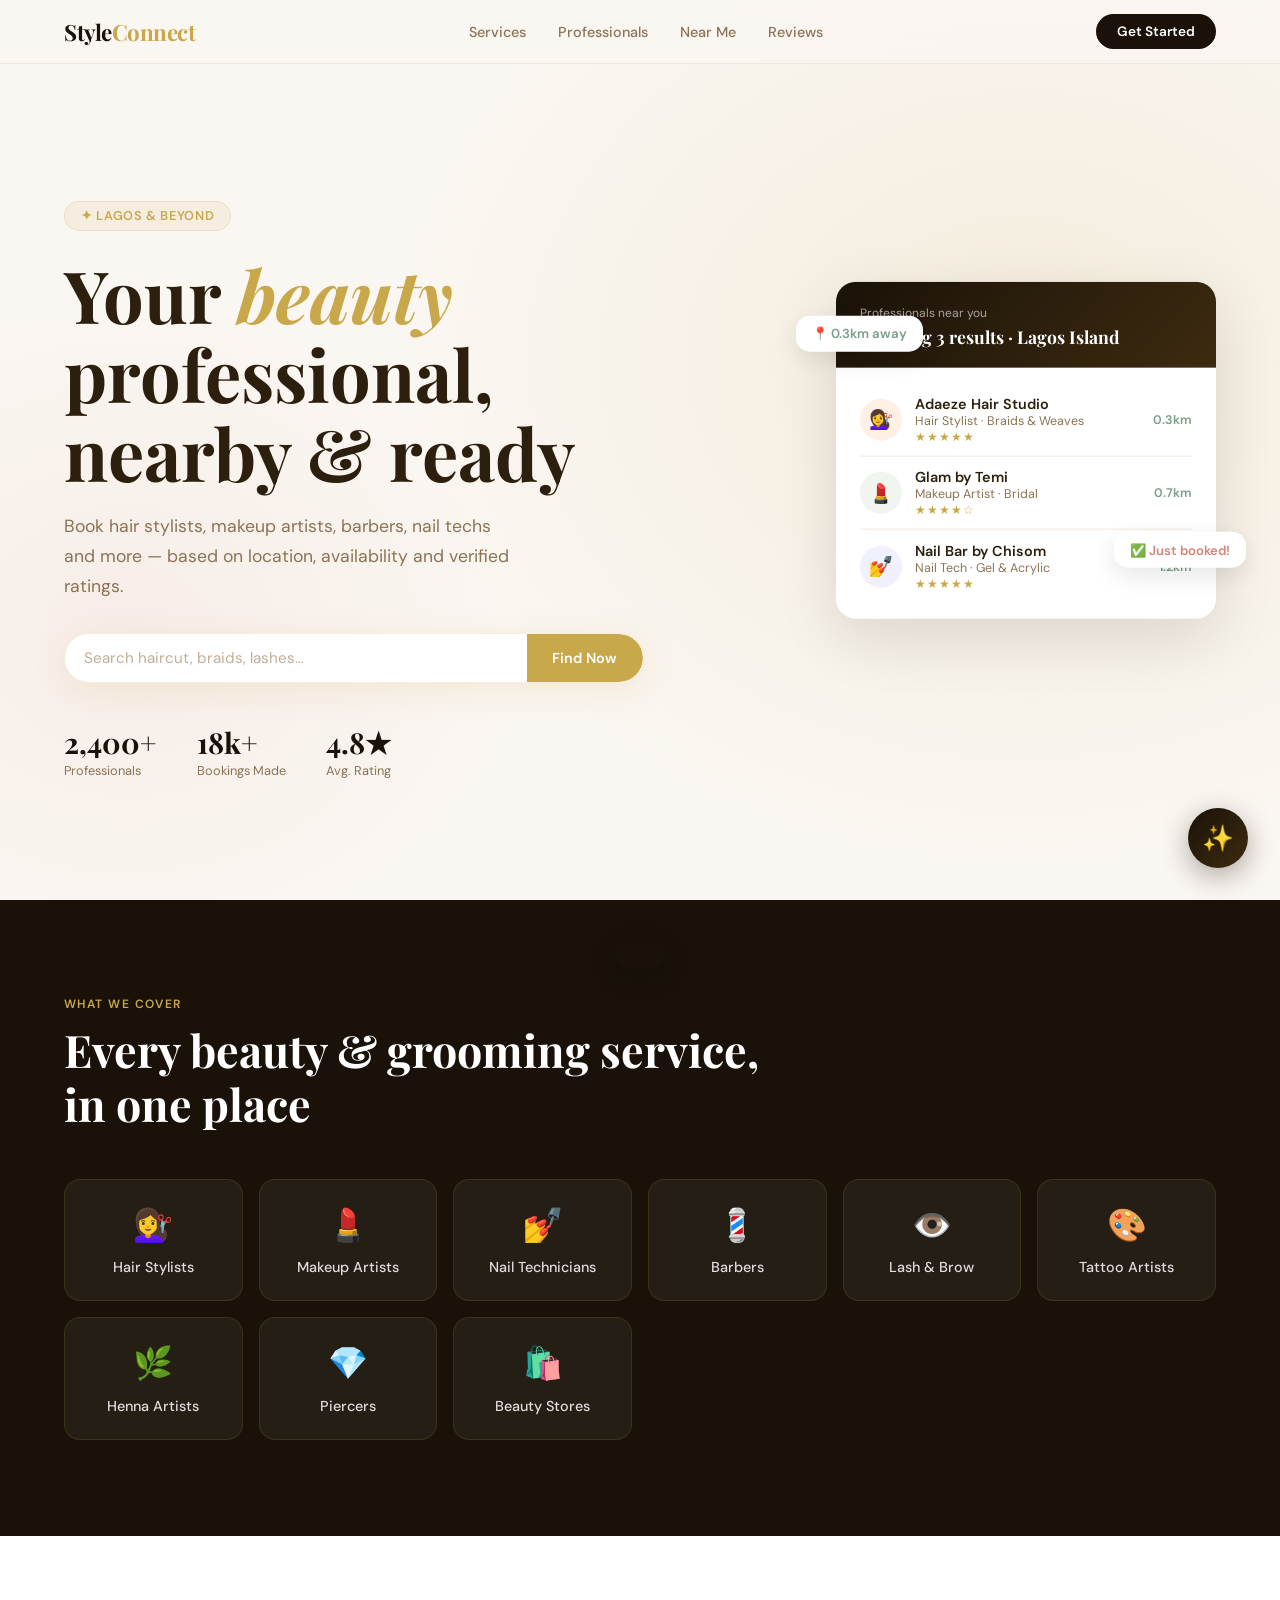
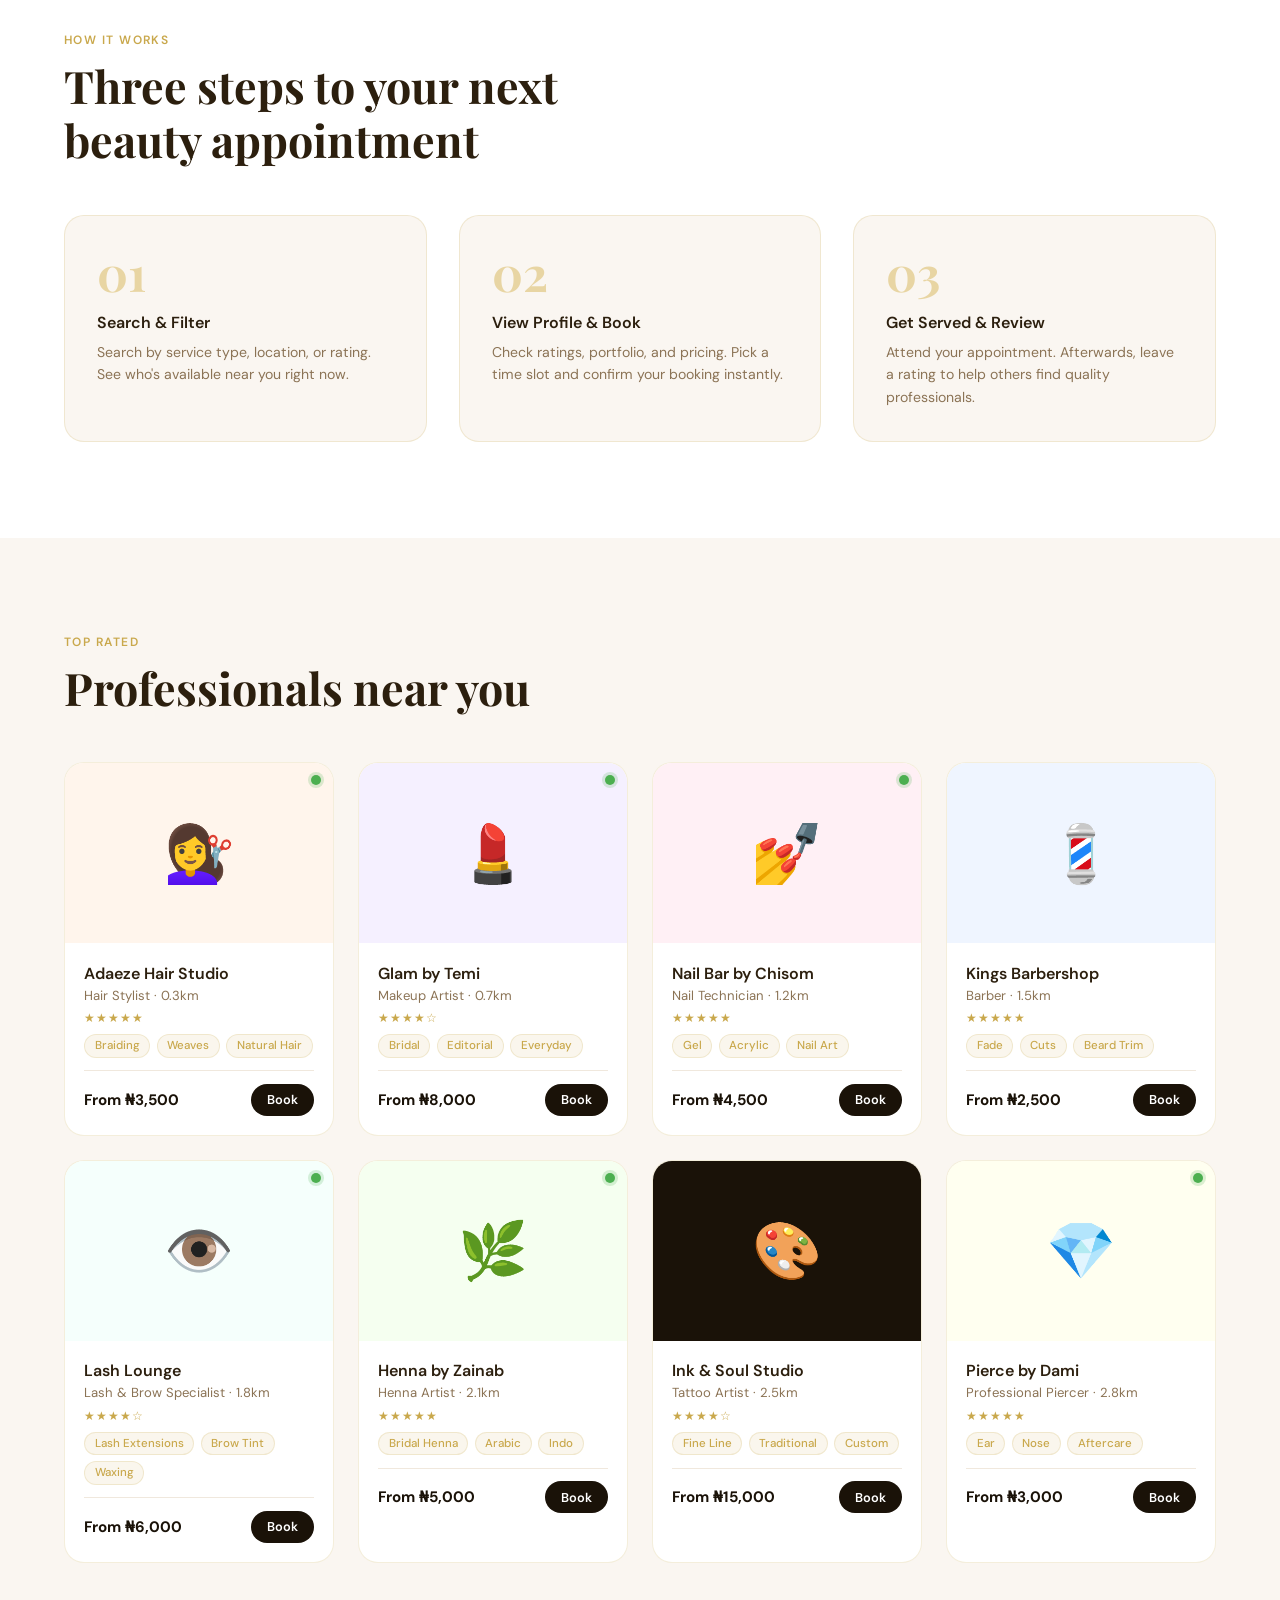
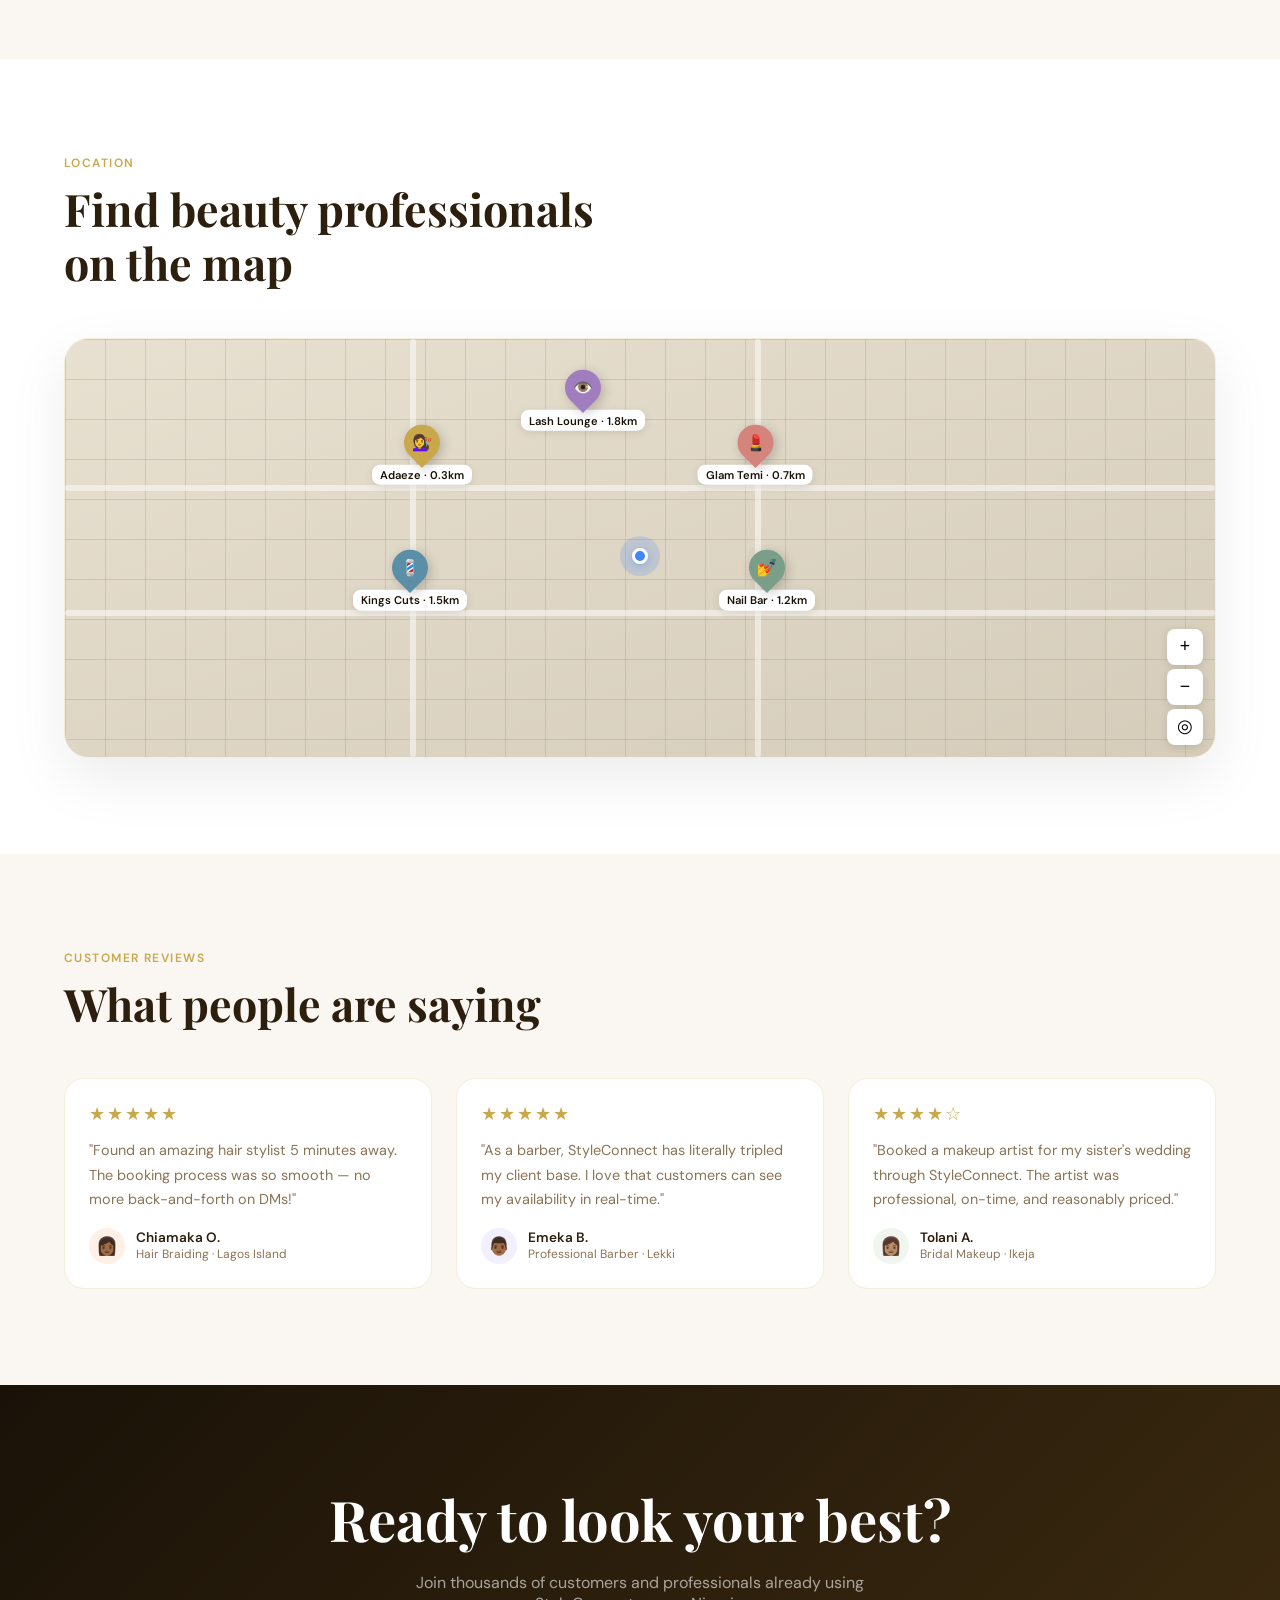
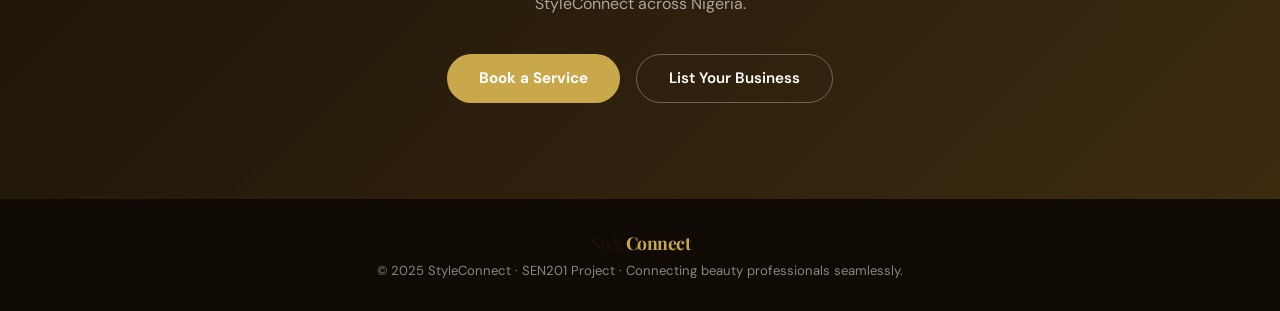
==== commit a176eace: "Style_Connect" ====
--- a/styleconnect/index.html
+++ b/styleconnect/index.html
@@ -264,14 +264,14 @@
   <p>Join thousands of customers and professionals already using StyleConnect across Nigeria.</p>
   <div class="cta-btns">
     <button class="btn-primary" onclick="openModal('Customer')">Book a Service</button>
-    <button class="btn-outline" onclick="openModal('Professional')">List Your Business</button>
+    <button class="btn-outline" onclick="openModal2('Professional')">List Your Business</button>
   </div>
 </section>
 
 <!-- FOOTER -->
 <footer>
   <span class="logo">Style<span style="color:var(--gold)">Connect</span></span>
-  <p>© 2025 StyleConnect · Group 10 · SEN201 Project · Connecting beauty professionals seamlessly.</p>
+  <p>© 2025 StyleConnect ·  SEN201 Project · Connecting beauty professionals seamlessly.</p>
 </footer>
 
 <!-- BOOKING MODAL -->
@@ -318,6 +318,36 @@
   </div>
 </div>
 
+<!-- Listing Business -->
+<div class="modal-overlay" id="modalOverlay1" onclick="handleOverlayClick1(event)">
+  <div class="modal">
+    <div class="modal-header">
+      <h3 id="modalTitle1">List Business</h3>
+      <button class="modal-close" onclick="closeModal()">×</button>
+    </div>
+    <div class="modal-body">
+      <div class="form-group">
+        <label class="form-label">Your Name</label>
+        <input class="form-input" type="text" placeholder="e.g. Fatima Bello">
+      </div>
+      <div class="form-group">
+        <label class="form-label">Service</label>
+        <select class="form-select" id="serviceSelect">
+          <option>Hair Braiding</option>
+          <option>Blow Dry &amp; Style</option>
+          <option>Makeup – Full Glam</option>
+          <option>Nail Gel Set</option>
+          <option>Haircut &amp; Fade</option>
+          <option>Lash Extensions</option>
+          <option>Henna Design</option>
+        </select>
+      </div>
+      <button class="confirm-btn" onclick="confirmListing();">Confirm Listing</button>
+    </div>
+  </div>
+</div>
+
+
 <!-- TOAST -->
 <div class="toast" id="toast"></div>
 
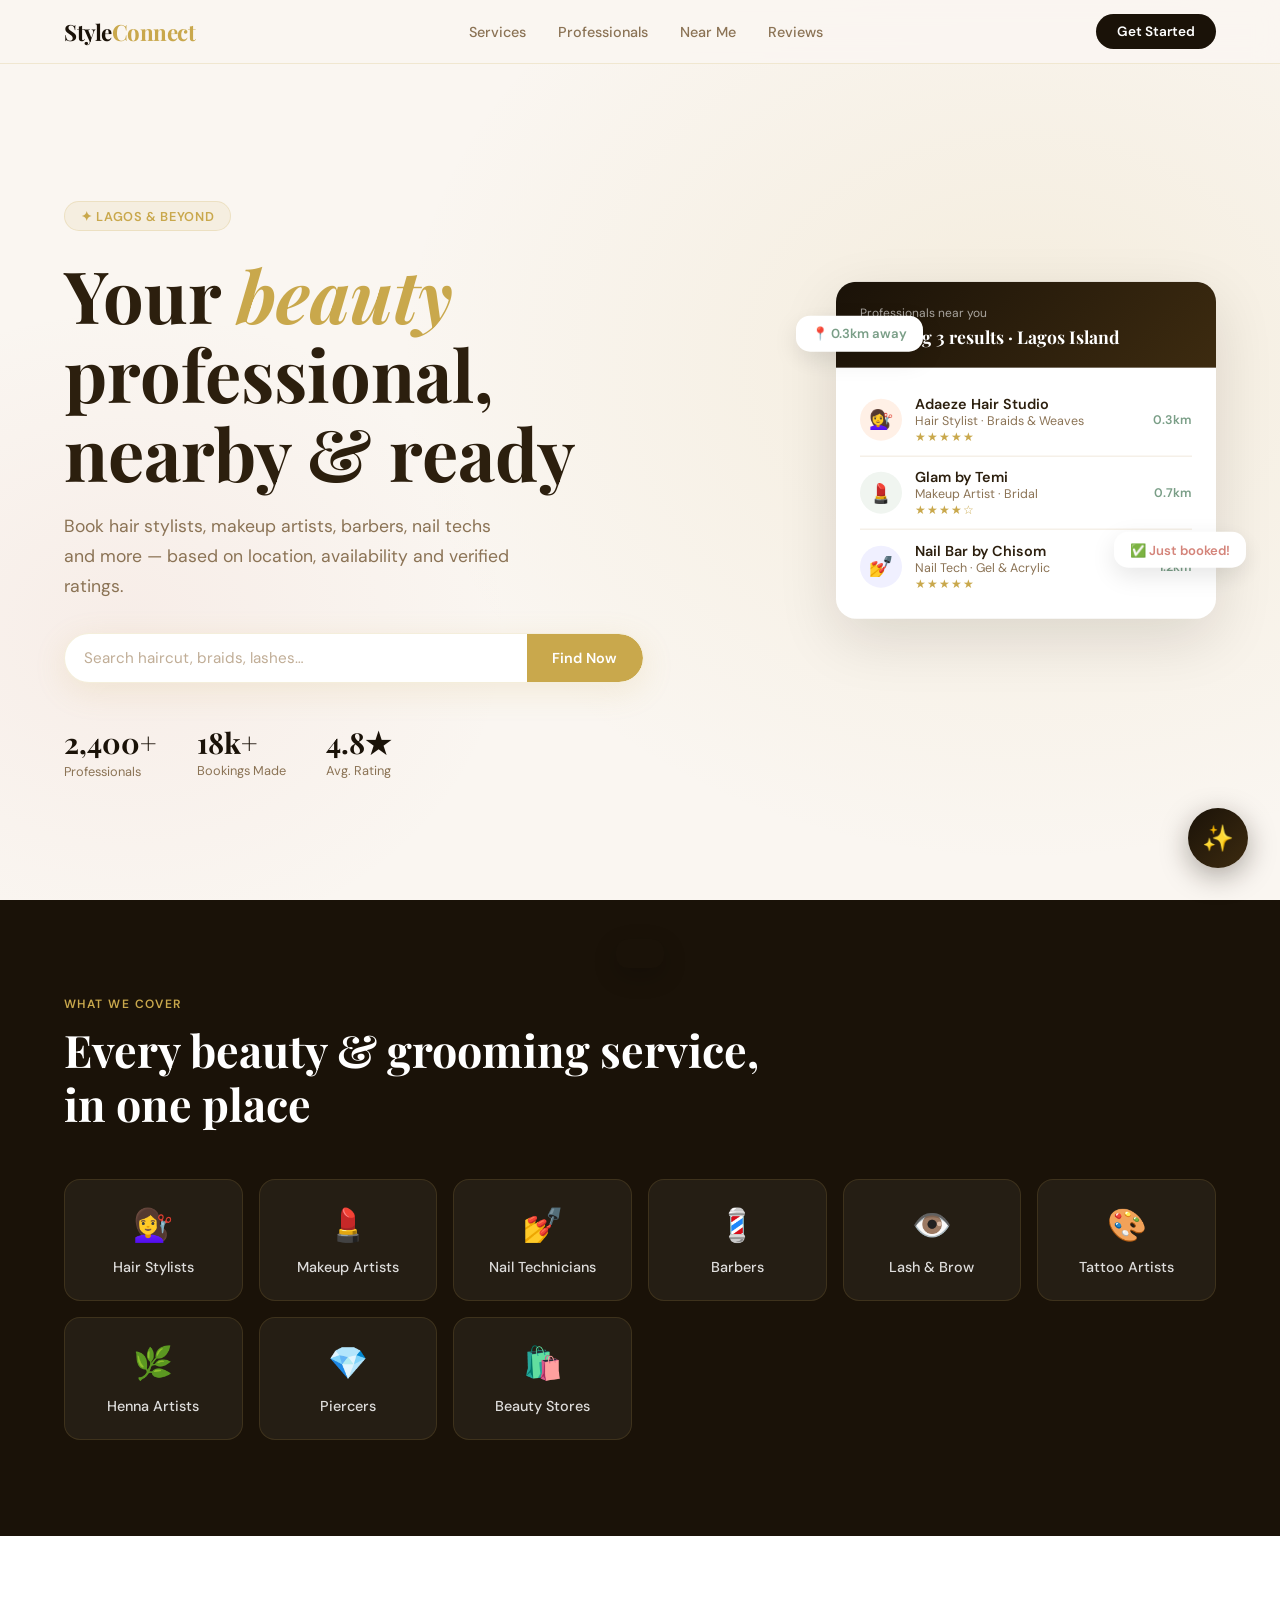
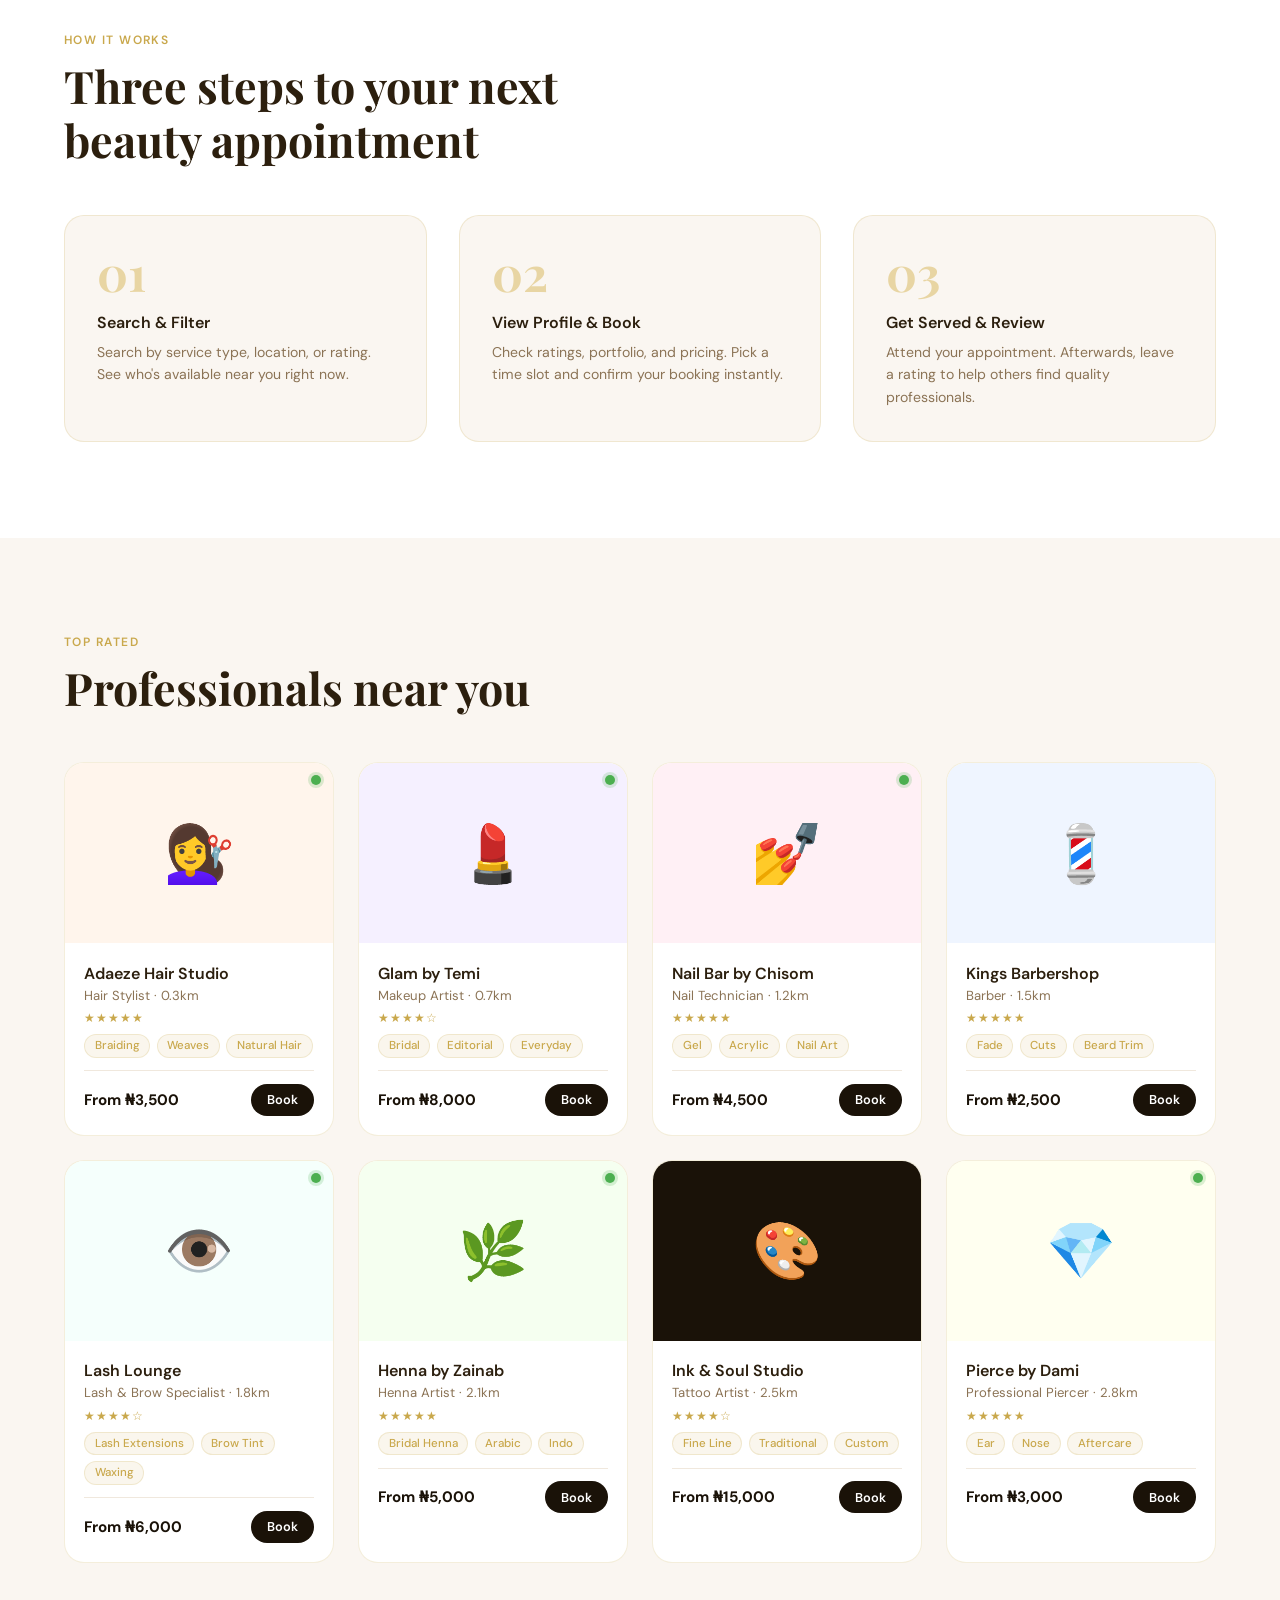
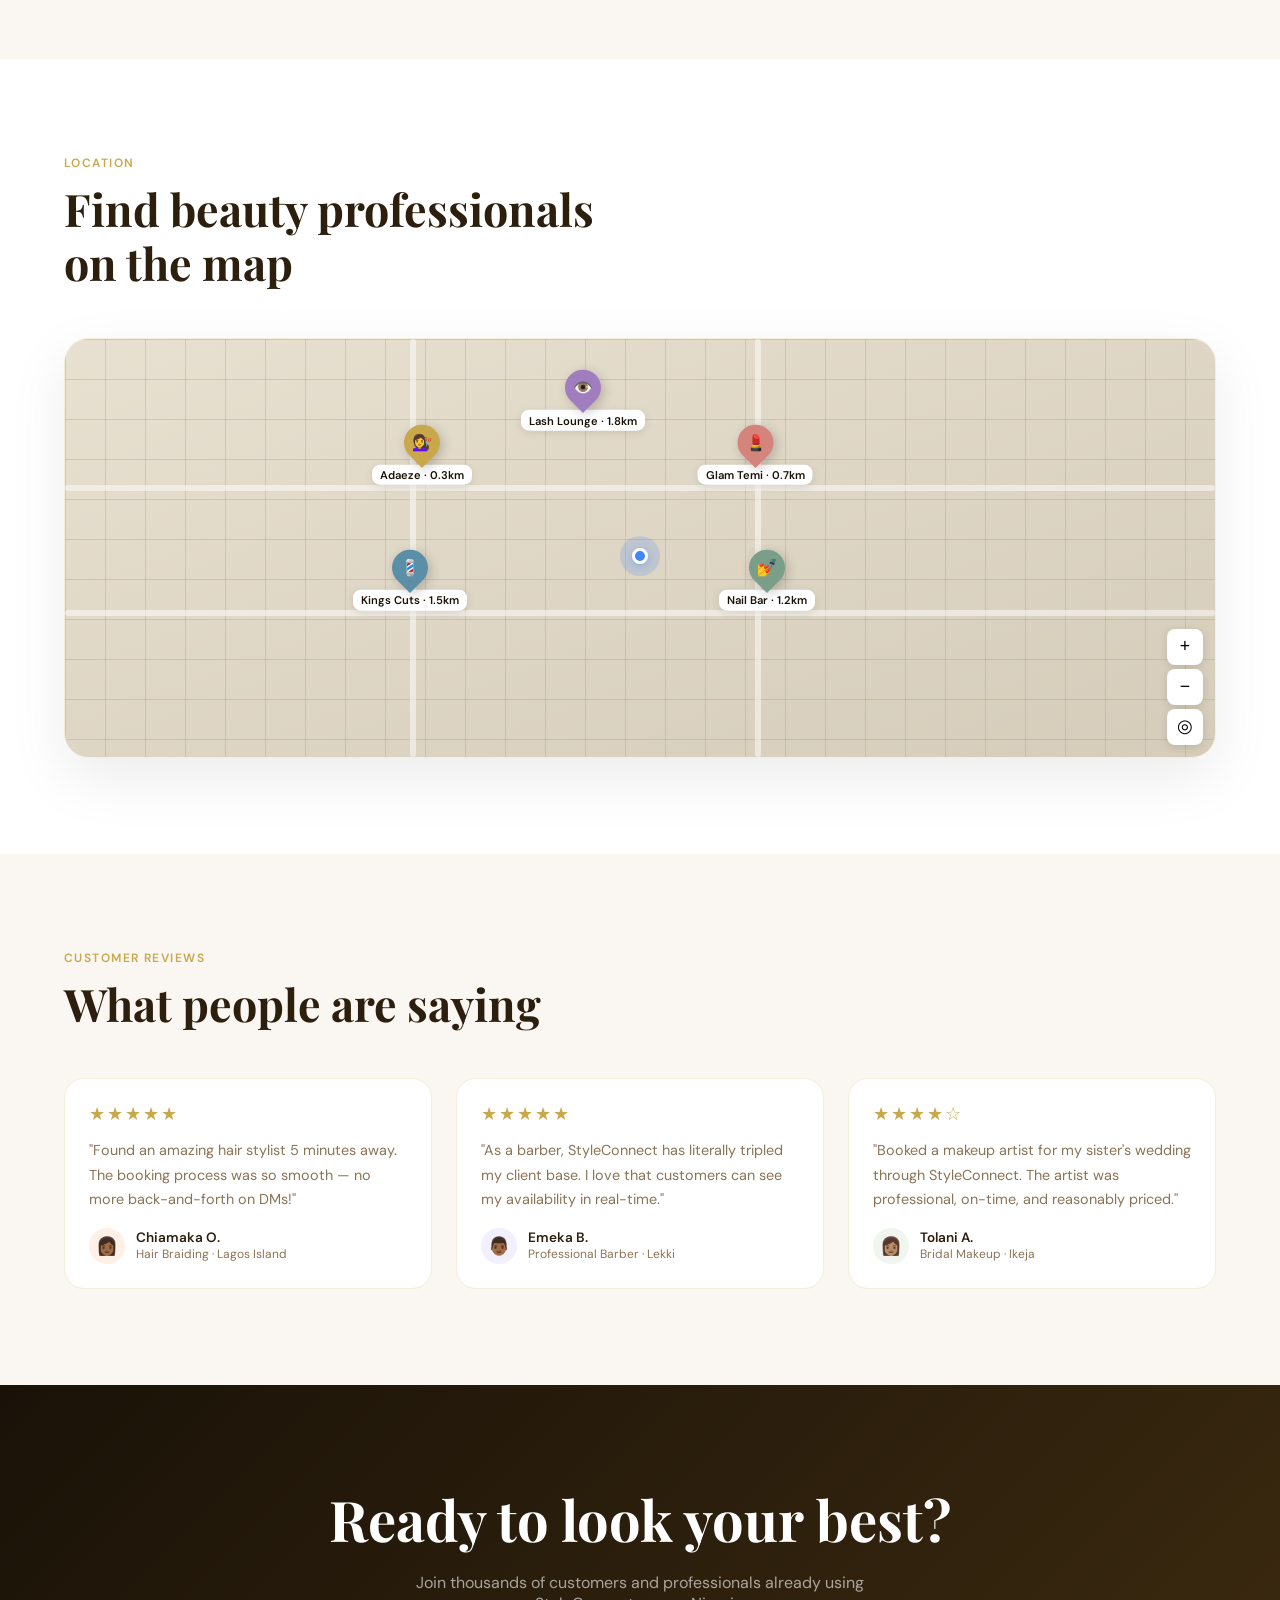
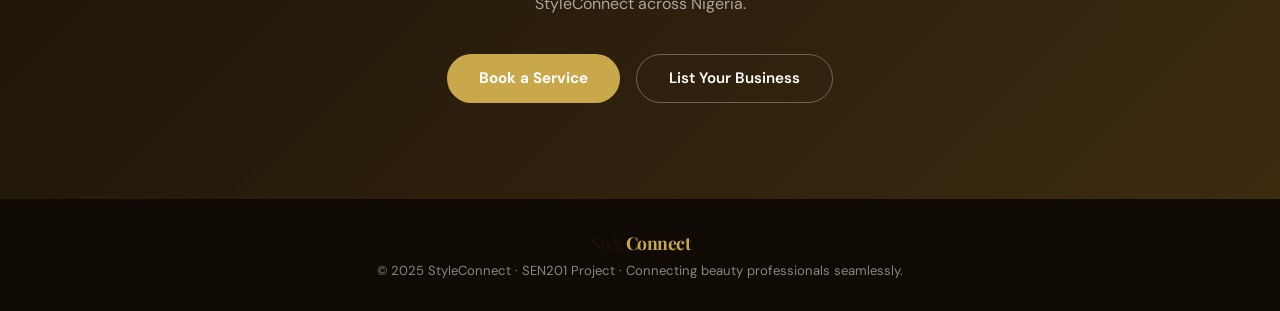
==== commit d27b5965: "Styles_Connect" ====
--- a/styleconnect/index.html
+++ b/styleconnect/index.html
@@ -323,7 +323,7 @@
   <div class="modal">
     <div class="modal-header">
       <h3 id="modalTitle1">List Business</h3>
-      <button class="modal-close" onclick="closeModal()">×</button>
+      <button class="modal-close" onclick="closeModal2()">×</button>
     </div>
     <div class="modal-body">
       <div class="form-group">
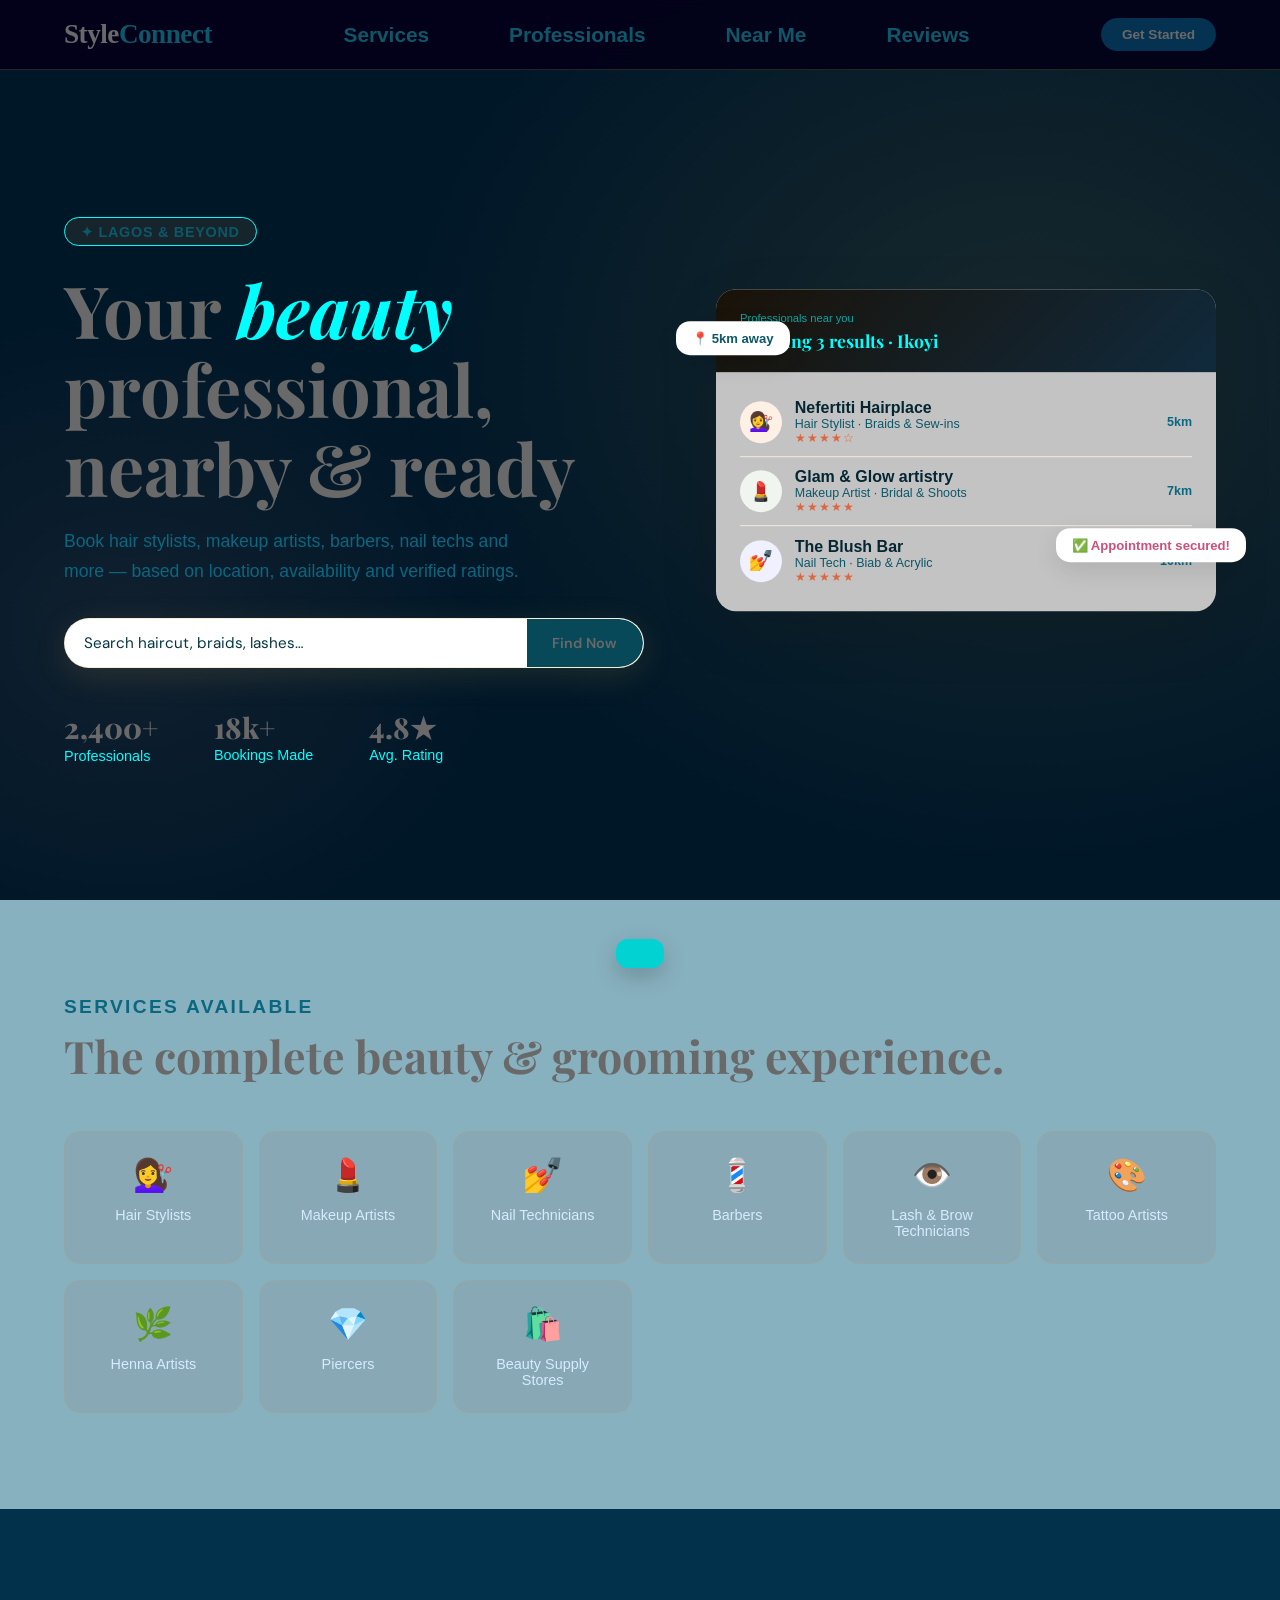
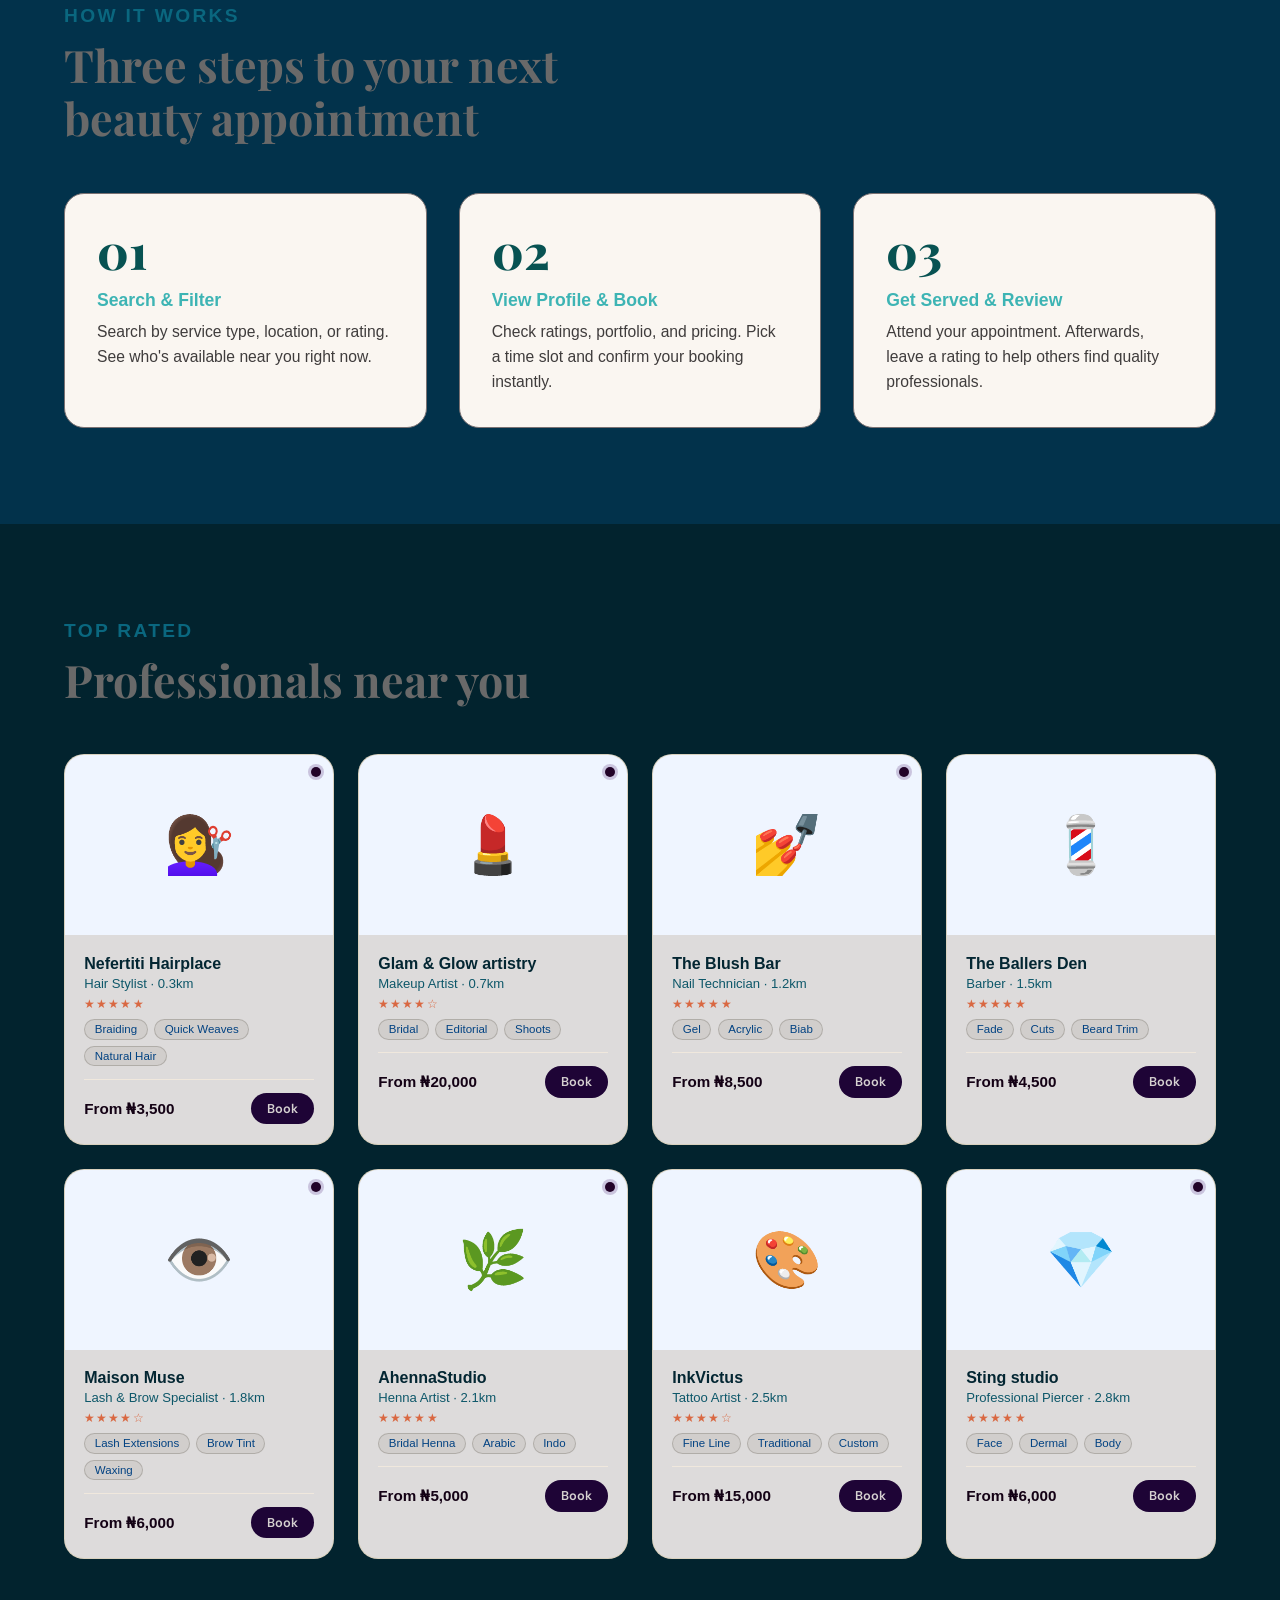
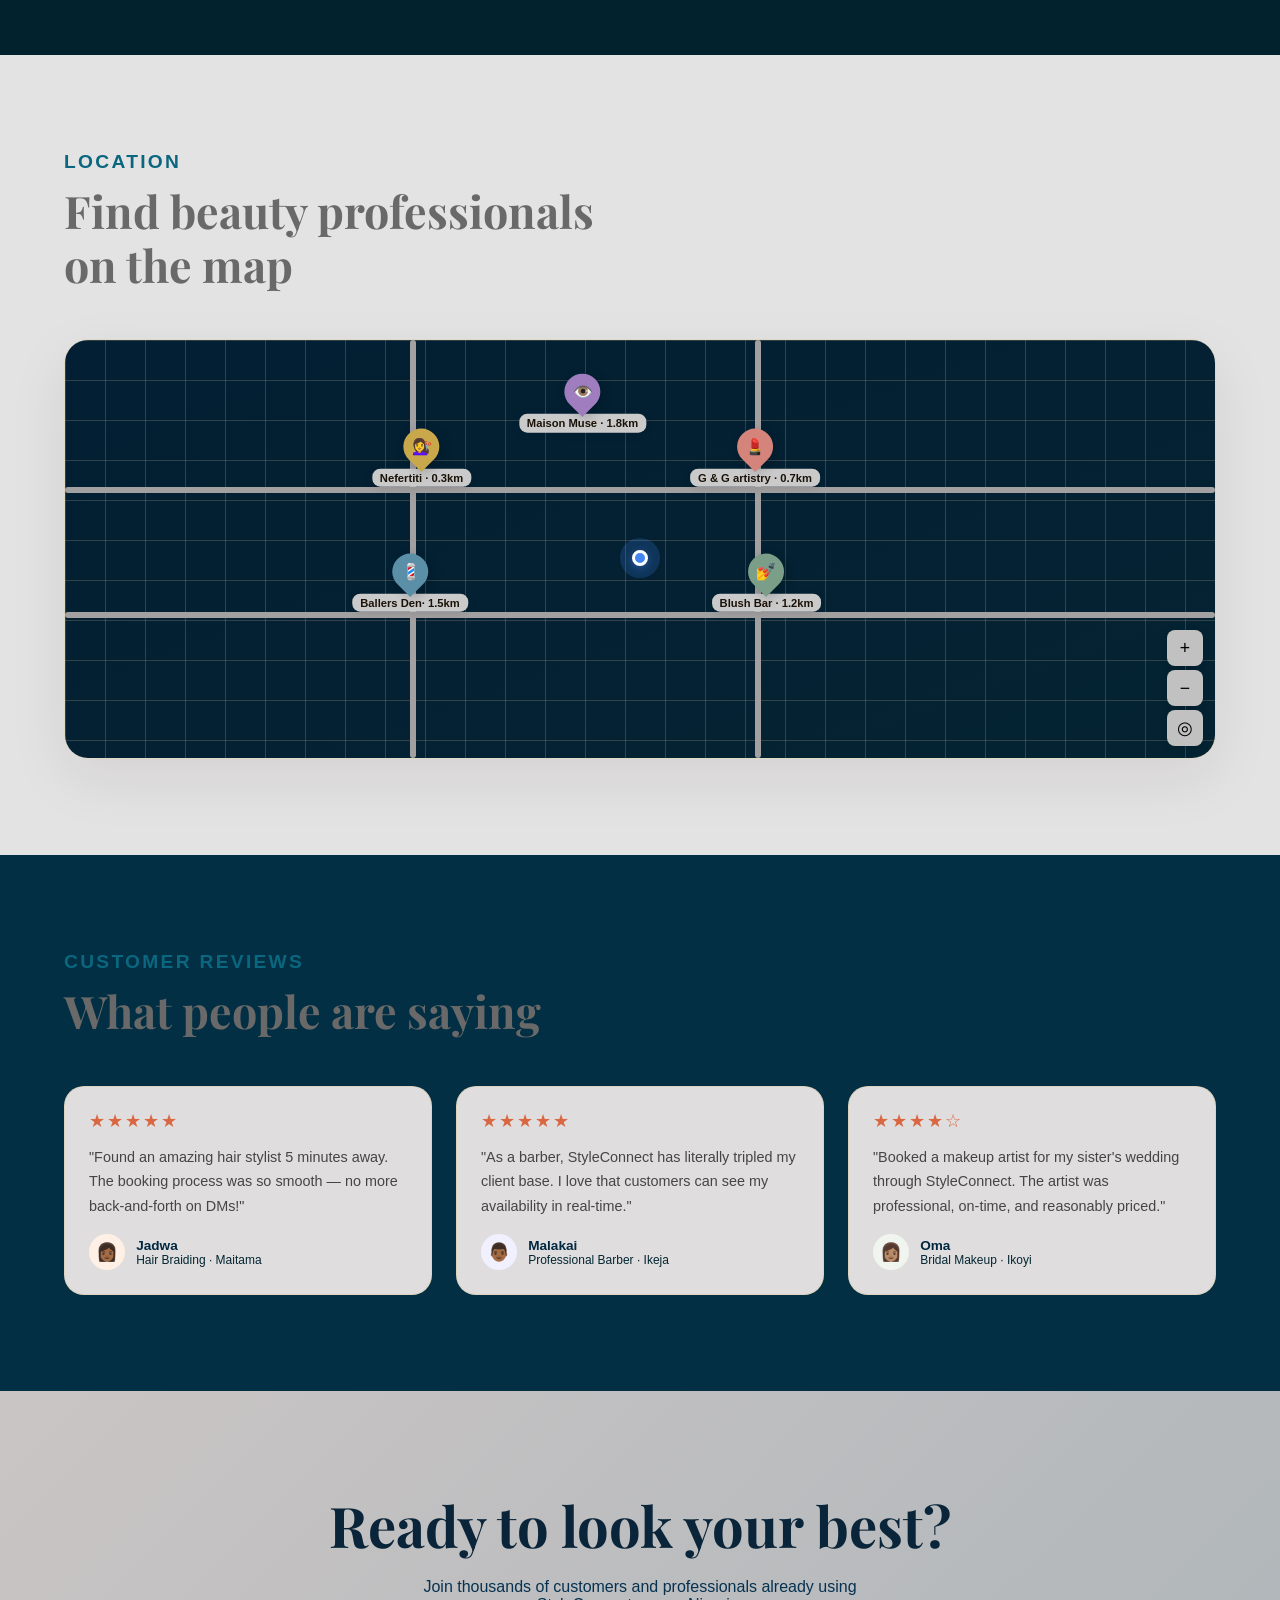
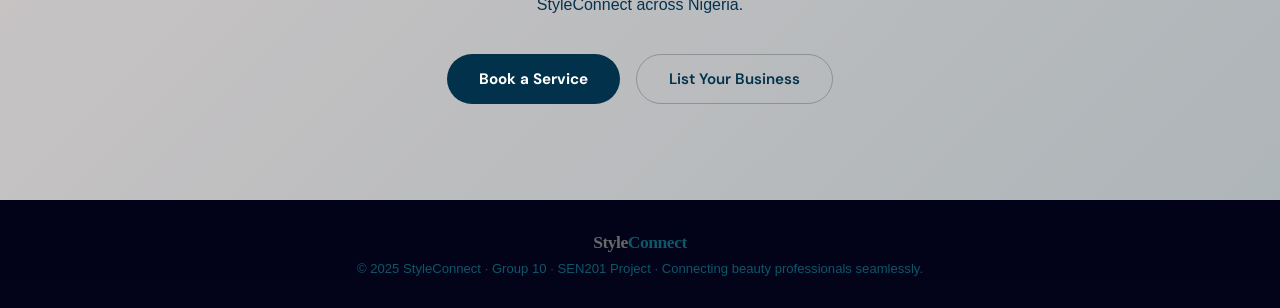
==== commit 6832f9b3: "Added Styling and made the website look cleaner" ====
--- a/styleconnect/index.html
+++ b/styleconnect/index.html
@@ -50,40 +50,40 @@
 
   <div class="hero-visual">
     <div style="position:relative">
-      <div class="float-badge a">📍 0.3km away</div>
-      <div class="float-badge b">✅ Just booked!</div>
+      <div class="float-badge a">📍 5km away</div>
+      <div class="float-badge b">✅ Appointment secured! </div>
       <div class="mock-card">
         <div class="mock-header">
           <small>Professionals near you</small>
-          <h3>Showing 3 results · Lagos Island</h3>
+          <h3>Showing 3 results · Ikoyi</h3>
         </div>
         <div class="mock-body">
           <div class="pro-item">
             <div class="pro-avatar" style="background:#FFF0E6">💇‍♀️</div>
             <div class="pro-info">
-              <div class="pro-name">Adaeze Hair Studio</div>
-              <div class="pro-role">Hair Stylist · Braids &amp; Weaves</div>
-              <div class="stars">★★★★★</div>
+              <div class="pro-name">Nefertiti Hairplace</div>
+              <div class="pro-role">Hair Stylist · Braids &amp; Sew-ins</div>
+              <div class="stars">★★★★☆</div>
             </div>
-            <div class="pro-dist">0.3km</div>
+            <div class="pro-dist">5km</div>
           </div>
           <div class="pro-item">
             <div class="pro-avatar" style="background:#F0F5F0">💄</div>
             <div class="pro-info">
-              <div class="pro-name">Glam by Temi</div>
-              <div class="pro-role">Makeup Artist · Bridal</div>
-              <div class="stars">★★★★☆</div>
+              <div class="pro-name">Glam &amp; Glow artistry</div>
+              <div class="pro-role">Makeup Artist · Bridal &amp; Shoots </div>
+              <div class="stars">★★★★★</div>
             </div>
-            <div class="pro-dist">0.7km</div>
+            <div class="pro-dist">7km</div>
           </div>
           <div class="pro-item">
             <div class="pro-avatar" style="background:#F0F0FF">💅</div>
             <div class="pro-info">
-              <div class="pro-name">Nail Bar by Chisom</div>
-              <div class="pro-role">Nail Tech · Gel &amp; Acrylic</div>
+              <div class="pro-name">The Blush Bar</div>
+              <div class="pro-role">Nail Tech · Biab &amp; Acrylic</div>
               <div class="stars">★★★★★</div>
             </div>
-            <div class="pro-dist">1.2km</div>
+            <div class="pro-dist">10km</div>
           </div>
         </div>
       </div>
@@ -93,8 +93,8 @@
 
 <!-- SERVICES -->
 <section class="services" id="services">
-  <div class="section-tag">What We Cover</div>
-  <h2 class="section-title">Every beauty &amp; grooming service,<br>in one place</h2>
+  <div class="section-tag">Services Available</div>
+  <h2 class="section-title">The complete beauty &amp; grooming experience.</h2>
   <div class="services-grid">
     <div class="service-card" onclick="filterPros('Hair Stylist')">
       <div class="service-icon">💇‍♀️</div>
@@ -114,7 +114,7 @@
     </div>
     <div class="service-card" onclick="filterPros('Lash')">
       <div class="service-icon">👁️</div>
-      <div class="service-name">Lash &amp; Brow</div>
+      <div class="service-name">Lash &amp; Brow Technicians</div>
     </div>
     <div class="service-card" onclick="filterPros('Tattoo')">
       <div class="service-icon">🎨</div>
@@ -130,7 +130,7 @@
     </div>
     <div class="service-card" onclick="filterPros('Supply')">
       <div class="service-icon">🛍️</div>
-      <div class="service-name">Beauty Stores</div>
+      <div class="service-name">Beauty Supply Stores</div>
     </div>
   </div>
 </section>
@@ -186,25 +186,25 @@
       </div>
 
       <!-- Pins -->
-      <div class="map-pin" style="left:31%;top:35%" onclick="openModal('Adaeze Hair Studio')">
+      <div class="map-pin" style="left:31%;top:35%" onclick="openModal('Nefertiti Hairplace')">
         <div class="pin-dot" style="background:#C9A84C"><span>💇‍♀️</span></div>
-        <div class="pin-label">Adaeze · 0.3km</div>
-      </div>
-      <div class="map-pin" style="left:60%;top:35%" onclick="openModal('Glam by Temi')">
+        <div class="pin-label">Nefertiti · 0.3km</div>
+      </div>
+      <div class="map-pin" style="left:60%;top:35%" onclick="openModal('Glam & Glow artistry')">
         <div class="pin-dot" style="background:#D4847A"><span>💄</span></div>
-        <div class="pin-label">Glam Temi · 0.7km</div>
-      </div>
-      <div class="map-pin" style="left:61%;top:65%" onclick="openModal('Nail Bar by Chisom')">
+        <div class="pin-label">G & G artistry · 0.7km</div>
+      </div>
+      <div class="map-pin" style="left:61%;top:65%" onclick="openModal('The Blush Bar')">
         <div class="pin-dot" style="background:#7A9E87"><span>💅</span></div>
-        <div class="pin-label">Nail Bar · 1.2km</div>
-      </div>
-      <div class="map-pin" style="left:30%;top:65%" onclick="openModal('Kings Barbershop')">
+        <div class="pin-label">Blush Bar · 1.2km</div>
+      </div>
+      <div class="map-pin" style="left:30%;top:65%" onclick="openModal('The Ballers Den')">
         <div class="pin-dot" style="background:#5B8FA8"><span>💈</span></div>
-        <div class="pin-label">Kings Cuts · 1.5km</div>
-      </div>
-      <div class="map-pin" style="left:45%;top:22%" onclick="openModal('Lash Lounge')">
+        <div class="pin-label">Ballers Den· 1.5km</div>
+      </div>
+      <div class="map-pin" style="left:45%;top:22%" onclick="openModal('Maison Muse')">
         <div class="pin-dot" style="background:#A07DBE"><span>👁️</span></div>
-        <div class="pin-label">Lash Lounge · 1.8km</div>
+        <div class="pin-label">Maison Muse · 1.8km</div>
       </div>
 
       <!-- Controls -->
@@ -228,8 +228,8 @@
       <div class="reviewer">
         <div class="reviewer-avatar" style="background:#FFF0E6">👩🏾</div>
         <div>
-          <div class="reviewer-name">Chiamaka O.</div>
-          <div class="reviewer-service">Hair Braiding · Lagos Island</div>
+          <div class="reviewer-name">Jadwa</div>
+          <div class="reviewer-service">Hair Braiding · Maitama</div>
         </div>
       </div>
     </div>
@@ -239,8 +239,8 @@
       <div class="reviewer">
         <div class="reviewer-avatar" style="background:#F0F0FF">👨🏾</div>
         <div>
-          <div class="reviewer-name">Emeka B.</div>
-          <div class="reviewer-service">Professional Barber · Lekki</div>
+          <div class="reviewer-name">Malakai</div>
+          <div class="reviewer-service">Professional Barber · Ikeja</div>
         </div>
       </div>
     </div>
@@ -250,8 +250,8 @@
       <div class="reviewer">
         <div class="reviewer-avatar" style="background:#F0F5F0">👩🏽</div>
         <div>
-          <div class="reviewer-name">Tolani A.</div>
-          <div class="reviewer-service">Bridal Makeup · Ikeja</div>
+          <div class="reviewer-name">Oma</div>
+          <div class="reviewer-service">Bridal Makeup · Ikoyi</div>
         </div>
       </div>
     </div>
@@ -264,14 +264,14 @@
   <p>Join thousands of customers and professionals already using StyleConnect across Nigeria.</p>
   <div class="cta-btns">
     <button class="btn-primary" onclick="openModal('Customer')">Book a Service</button>
-    <button class="btn-outline" onclick="openModal2('Professional')">List Your Business</button>
+    <button class="btn-outline" onclick="openModal('Professional')">List Your Business</button>
   </div>
 </section>
 
 <!-- FOOTER -->
 <footer>
-  <span class="logo">Style<span style="color:var(--gold)">Connect</span></span>
-  <p>© 2025 StyleConnect ·  SEN201 Project · Connecting beauty professionals seamlessly.</p>
+  <span class="logo">Style<span>Connect</span></span>
+  <p>© 2025 StyleConnect · Group 10 · SEN201 Project · Connecting beauty professionals seamlessly.</p>
 </footer>
 
 <!-- BOOKING MODAL -->
@@ -284,18 +284,21 @@
     <div class="modal-body">
       <div class="form-group">
         <label class="form-label">Your Name</label>
-        <input class="form-input" type="text" placeholder="e.g. Fatima Bello">
+        <input class="form-input" type="text" placeholder="e.g. Kamikun">
       </div>
       <div class="form-group">
         <label class="form-label">Service</label>
         <select class="form-select" id="serviceSelect">
           <option>Hair Braiding</option>
-          <option>Blow Dry &amp; Style</option>
+          <option>Sew-in</option>
+          <option>hair installation</option>
           <option>Makeup – Full Glam</option>
-          <option>Nail Gel Set</option>
+          <option>Nail Set</option>
           <option>Haircut &amp; Fade</option>
           <option>Lash Extensions</option>
           <option>Henna Design</option>
+          <option>Traditional tattoo</option>
+          <option>Piercing</option>
         </select>
       </div>
       <div class="form-group">
@@ -318,78 +321,8 @@
   </div>
 </div>
 
-<!-- Listing Business -->
-<div class="modal-overlay" id="modalOverlay1" onclick="handleOverlayClick1(event)">
-  <div class="modal">
-    <div class="modal-header">
-      <h3 id="modalTitle1">List Business</h3>
-      <button class="modal-close" onclick="closeModal2()">×</button>
-    </div>
-    <div class="modal-body">
-      <div class="form-group">
-        <label class="form-label">Your Name</label>
-        <input class="form-input" type="text" placeholder="e.g. Fatima Bello">
-      </div>
-      <div class="form-group">
-        <label class="form-label">Service</label>
-        <select class="form-select" id="serviceSelect">
-          <option>Hair Braiding</option>
-          <option>Blow Dry &amp; Style</option>
-          <option>Makeup – Full Glam</option>
-          <option>Nail Gel Set</option>
-          <option>Haircut &amp; Fade</option>
-          <option>Lash Extensions</option>
-          <option>Henna Design</option>
-        </select>
-      </div>
-      <button class="confirm-btn" onclick="confirmListing();">Confirm Listing</button>
-    </div>
-  </div>
-</div>
-
-
 <!-- TOAST -->
 <div class="toast" id="toast"></div>
-
-<!-- CHATBOT -->
-<button id="chatToggleBtn" onclick="toggleChat()" title="Chat with StyleConnect AI">✨</button>
-
-<div id="chatWindow">
-  <div class="chat-header">
-    <div class="chat-avatar">✨</div>
-    <div class="chat-header-info">
-      <div class="chat-header-name">StyleConnect AI</div>
-      <div class="chat-header-status">
-        <div class="status-dot"></div>
-        Online · Beauty assistant
-      </div>
-    </div>
-    <button class="chat-close-btn" onclick="toggleChat()">×</button>
-  </div>
-
-  <div id="apiKeyBanner">
-    <input type="password" id="apiKeyInput" placeholder="Paste your Anthropic API key...">
-    <button onclick="saveApiKey()">Activate</button>
-  </div>
-
-  <div id="chatMessages">
-    <div class="chat-msg assistant">
-      👋 Hi! I'm the StyleConnect AI assistant. How can I help you today?
-    </div>
-  </div>
-
-  <div class="chat-suggestions" id="chatSuggestions">
-    <button class="suggestion-chip" onclick="sendSuggestion(this)">Find a hair stylist</button>
-    <button class="suggestion-chip" onclick="sendSuggestion(this)">How do I book?</button>
-    <button class="suggestion-chip" onclick="sendSuggestion(this)">What services are available?</button>
-  </div>
-
-  <div class="chat-input-row">
-    <input type="text" id="chatInput" placeholder="Ask me anything…"
-      onkeydown="if(event.key==='Enter') sendChatMessage()">
-    <button id="chatSendBtn" onclick="sendChatMessage()">➤</button>
-  </div>
-</div>
 
 <script src="app.js"></script>
 </body>
--- a/styleconnect/style.css
+++ b/styleconnect/style.css
@@ -1,6 +1,9 @@
-/* StyleConnect — style.css */
-
-/* Variables */
+/* ─────────────────────────────────────────
+   StyleConnect — style.css
+   Group 10 · SEN201
+───────────────────────────────────────── */
+
+/* ─── VARIABLES ─── */
 :root {
   --cream: #FAF6F1;
   --dark: #1A1208;
@@ -14,7 +17,7 @@
   --border: rgba(201, 168, 76, 0.2);
 }
 
-/* Reset  */
+/* ─── RESET ─── */
 * {
   margin: 0;
   padding: 0;
@@ -22,10 +25,10 @@
 }
 
 body {
-  font-family: 'DM Sans', sans-serif;
-  background: var(--cream);
-  color: var(--text);
-  overflow-x: hidden;
+  font-family:'Segoe UI', Tahoma, Geneva, Verdana, sans-serif;
+  background:#001728;
+  color:dimgrey;
+  /* overflow-x: hidden; */
 }
 
 /* ─── ANIMATIONS ─── */
@@ -51,64 +54,68 @@
 }
 
 
-/* NAV */
+/* ══════════════════════════════════════════
+   NAV
+══════════════════════════════════════════ */
 nav {
   position: fixed;
   top: 0;
   width: 100%;
   z-index: 100;
-  background: rgba(250, 246, 241, 0.92);
+  background: rgba(3, 1, 24, 0.92);
   backdrop-filter: blur(12px);
   border-bottom: 1px solid var(--border);
   padding: 0 5%;
-  display: flex;
+  display: inline-flex;
   align-items: center;
   justify-content: space-between;
-  height: 64px;
+  height: 70px;
 }
 
 .logo {
-  font-family: 'Playfair Display', serif;
-  font-size: 1.4rem;
+  font-family:Cambria, Cochin, Georgia, Times, 'Times New Roman', serif;
+  font-size: 1.7rem;
   font-weight: 700;
-  color: var(--dark);
+  color:dimgrey;
   letter-spacing: -0.5px;
 }
-.logo span { color: var(--gold); }
+.logo span { color:rgb(13, 87, 105);}
 
 .nav-links {
-  display: flex;
-  gap: 2rem;
+  display:flex;
+  gap: 5rem;
   list-style: none;
 }
 .nav-links a {
   text-decoration: none;
-  color: var(--text-muted);
-  font-size: 0.9rem;
-  font-weight: 500;
-  transition: color 0.2s;
-}
-.nav-links a:hover { color: var(--gold); }
+  color: rgb(13, 87, 105);
+  font-size: 1.3rem;
+  font-weight: 600;
+  transition: color 0.3s;
+}
+.nav-links a:hover { color:aqua; }
 
 .nav-cta {
-  background: var(--dark);
-  color: #fff;
+  background:#053250;
+  color: dimgrey;
   border: none;
   padding: 0.55rem 1.3rem;
   border-radius: 50px;
-  font-family: 'DM Sans', sans-serif;
+  font-family:'Segoe UI', Tahoma, Geneva, Verdana, sans-serif;
   font-size: 0.85rem;
-  font-weight: 600;
+  font-weight: 700;
   cursor: pointer;
   transition: background 0.2s;
 }
-.nav-cta:hover { background: var(--gold); }
-
-
-/* Hero */
+.nav-cta:hover { background:aqua; }
+
+
+/* ══════════════════════════════════════════
+   HERO
+══════════════════════════════════════════ */
 .hero {
   min-height: 100vh;
-  display: flex;
+  display:flex;
   align-items: center;
   padding: 80px 5% 0;
   position: relative;
@@ -133,11 +140,11 @@
   align-items: center;
   gap: 0.5rem;
   background: rgba(201,168,76,0.1);
-  border: 1px solid var(--border);
-  color: var(--gold);
+  border: 1px solid aqua;
+  color: rgb(13, 87, 105);
   padding: 0.35rem 1rem;
   border-radius: 50px;
-  font-size: 0.8rem;
+  font-size: 0.9rem;
   font-weight: 600;
   letter-spacing: 0.05em;
   text-transform: uppercase;
@@ -153,11 +160,11 @@
   margin-bottom: 1.2rem;
   animation: fadeUp 0.6s 0.1s ease both;
 }
-.hero h1 em { color: var(--gold); font-style: italic; }
+.hero h1 em { color:aqua; font-style: italic;}
 
 .hero p {
   font-size: 1.1rem;
-  color: var(--text-muted);
+  color: rgb(10, 103, 127);
   line-height: 1.7;
   max-width: 460px;
   margin-bottom: 2rem;
@@ -181,12 +188,12 @@
   font-family: 'DM Sans', sans-serif;
   font-size: 0.95rem;
   background: transparent;
-  color: var(--text);
-}
-.hero-search input::placeholder { color: #C0AD96; }
+  color: darkcyan;
+}
+.hero-search input::placeholder { color: rgb(5, 55, 68); }
 .hero-search button {
-  background: var(--gold);
-  color: #fff;
+  background: rgb(7, 72, 89);
+  color: dimgrey;
   border: none;
   padding: 0.85rem 1.6rem;
   font-family: 'DM Sans', sans-serif;
@@ -194,25 +201,25 @@
   font-weight: 600;
   cursor: pointer;
   border-radius: 0 50px 50px 0;
-  transition: background 0.2s;
-}
-.hero-search button:hover { background: #B8923C; }
+  transition: background  0.2s;
+}
+.hero-search button:hover { background: aqua; }
 
 .hero-stats {
-  display: flex;
-  gap: 2.5rem;
+  display: inline-flex;
+  gap: 3.5rem;
   margin-top: 2.5rem;
   animation: fadeUp 0.6s 0.4s ease both;
 }
 .stat-num {
   font-family: 'Playfair Display', serif;
   font-size: 1.8rem;
-  font-weight: 700;
-  color: var(--dark);
+  font-weight: 800;
+  color: dimgrey;
 }
 .stat-label {
-  font-size: 0.8rem;
-  color: var(--text-muted);
+  font-size: 0.9rem;
+  color: aqua;
   margin-top: 0.1rem;
 }
 
@@ -222,25 +229,25 @@
   right: 5%;
   top: 50%;
   transform: translateY(-50%);
-  width: 380px;
+  width: 500px;
   animation: fadeIn 0.8s 0.5s ease both;
 }
-@media (max-width: 900px) {
+@media (max-width: 1000px) {
   .hero-visual { display: none; }
 }
 
 .mock-card {
-  background: #fff;
+  background: rgb(196, 195, 195);
   border-radius: 20px;
   box-shadow: 0 20px 60px rgba(26,18,8,0.12);
   overflow: hidden;
 }
 .mock-header {
-  background: linear-gradient(135deg, var(--dark) 0%, #3D2B10 100%);
+  background: linear-gradient(135deg, var(--dark) 0%, #102a3d 100%);
   padding: 1.2rem 1.5rem;
-  color: #fff;
-}
-.mock-header small { opacity: 0.6; font-size: 0.75rem; }
+  color: aqua;
+}
+.mock-header small { opacity: 0.6; font-size: 0.70rem; }
 .mock-header h3 {
   font-family: 'Playfair Display', serif;
   font-size: 1.1rem;
@@ -268,11 +275,11 @@
   flex-shrink: 0;
 }
 .pro-info { flex: 1; }
-.pro-name  { font-weight: 600; font-size: 0.9rem; }
-.pro-role  { font-size: 0.78rem; color: var(--text-muted); }
-.pro-dist  { font-size: 0.78rem; color: var(--sage); font-weight: 600; }
-
-.stars { color: var(--gold); font-size: 0.75rem; letter-spacing: 1px; }
+.pro-name  { font-weight: 550; font-size: 1.0rem; color:rgb(3, 38, 50); }
+.pro-role  { font-size: 0.78rem; color:rgb(13, 87, 105); }
+.pro-dist  { font-size: 0.78rem; color:rgb(10, 103, 127); font-weight: 600; }
+
+.stars { color:rgb(217, 104, 66); font-size: 0.75rem; letter-spacing: 1.1px; }
 
 .float-badge {
   position: absolute;
@@ -284,23 +291,25 @@
   font-weight: 600;
   animation: float 3s ease-in-out infinite;
 }
-.float-badge.a { top: 10%;    left: -40px;  color: var(--sage); }
-.float-badge.b { bottom: 15%; right: -30px; color: var(--rose); }
-
-
-/* Services */
+.float-badge.a { top: 10%;    left: -40px;  color:rgb(13, 87, 105); }
+.float-badge.b { bottom: 15%; right: -30px; color:rgb(207, 79, 122); }
+
+
+/* ══════════════════════════════════════════
+   SERVICES
+══════════════════════════════════════════ */
 .services {
   padding: 6rem 5%;
-  background: var(--dark);
-  color: #fff;
+  background: rgb(136, 177, 191);
+  color: darkgrey;
 }
 
 .section-tag {
-  font-size: 0.75rem;
-  font-weight: 600;
+  font-size: 1.2rem;
+  font-weight: 700;
   letter-spacing: 0.12em;
   text-transform: uppercase;
-  color: var(--gold);
+  color: rgb(10, 103, 127);
   margin-bottom: 0.7rem;
 }
 
@@ -309,16 +318,17 @@
   font-size: clamp(1.8rem, 4vw, 2.8rem);
   line-height: 1.2;
   margin-bottom: 3rem;
+  color:dimgrey;
 }
 
 .services-grid {
-  display: grid;
+  display:grid;
   grid-template-columns: repeat(auto-fill, minmax(160px, 1fr));
   gap: 1rem;
 }
 
 .service-card {
-  background: rgba(255,255,255,0.05);
+  background: rgba(147, 12, 12, 0.05);
   border: 1px solid rgba(201,168,76,0.15);
   border-radius: 16px;
   padding: 1.5rem 1.2rem;
@@ -332,24 +342,26 @@
   content: '';
   position: absolute;
   inset: 0;
-  background: var(--gold);
+  background:grey;
   opacity: 0;
   transition: opacity 0.3s;
 }
 .service-card:hover::before  { opacity: 0.08; }
 .service-card:hover {
-  border-color: rgba(201,168,76,0.5);
+  border-color: rgba(25, 124, 163, 0.5);
   transform: translateY(-3px);
 }
 
 .service-icon { font-size: 2rem; margin-bottom: 0.8rem; }
-.service-name { font-size: 0.9rem; font-weight: 500; color: rgba(255,255,255,0.85); }
-
-
-/* How it works */
+.service-name { font-size: 0.9rem; font-weight: 500; color: rgb(213, 235, 255); }
+
+
+/* ══════════════════════════════════════════
+   HOW IT WORKS
+══════════════════════════════════════════ */
 .how {
   padding: 6rem 5%;
-  background: #fff;
+  background: #02324b;
 }
 
 .how-grid {
@@ -363,26 +375,28 @@
   padding: 2rem;
   border-radius: 20px;
   background: var(--cream);
-  border: 1px solid var(--border);
+  border: 1px solid rgb(122, 113, 114);
   position: relative;
 }
 
 .step-num {
   font-family: 'Playfair Display', serif;
   font-size: 3rem;
-  font-weight: 700;
-  color: var(--gold-light);
+  font-weight: 800;
+  color: rgb(7, 82, 82);
   line-height: 1;
   margin-bottom: 1rem;
 }
-.step-card h3 { font-size: 1rem; font-weight: 600; margin-bottom: 0.5rem; }
-.step-card p  { font-size: 0.88rem; color: var(--text-muted); line-height: 1.6; }
-
-
-/* Proffesionals */
+.step-card h3 { font-size: 1.1rem; font-weight: 600; margin-bottom: 0.5rem; color: rgb(61, 180, 180); }
+.step-card p  { font-size: 0.98rem; color: rgb(63, 60, 60); line-height: 1.6; }
+
+
+/* ══════════════════════════════════════════
+   PROFESSIONALS
+══════════════════════════════════════════ */
 .pros {
   padding: 6rem 5%;
-  background: var(--cream);
+  background: rgb(2, 35, 46);
 }
 
 .pros-grid {
@@ -393,7 +407,7 @@
 }
 
 .pro-card {
-  background: #fff;
+  background: rgb(221, 219, 219);
   border-radius: 20px;
   overflow: hidden;
   cursor: pointer;
@@ -421,15 +435,15 @@
   width: 10px;
   height: 10px;
   border-radius: 50%;
-  background: #4CAF50;
-  box-shadow: 0 0 0 3px rgba(76,175,80,0.2);
+  background: #220328;
+  box-shadow: 0 0 0 3px rgba(57, 1, 90, 0.2);
 }
 
 .pro-card-body { padding: 1.2rem; }
-.pro-card-body h3 { font-size: 1rem; font-weight: 600; }
+.pro-card-body h3 { font-size: 1rem; font-weight: 600; color: rgb(3, 38, 50);}
 .pro-card-meta {
   font-size: 0.82rem;
-  color: var(--text-muted);
+  color: rgb(13, 87, 105);
   margin: 0.2rem 0 0.4rem;
 }
 
@@ -444,9 +458,9 @@
   font-weight: 500;
   padding: 0.2rem 0.6rem;
   border-radius: 50px;
-  background: rgba(201,168,76,0.1);
-  color: var(--gold);
-  border: 1px solid rgba(201,168,76,0.2);
+  background: rgba(106, 101, 85, 0.1);
+  color: rgb(2, 66, 130);
+  border: 1px solid rgba(47, 42, 28, 0.2);
 }
 
 .pro-card-footer {
@@ -456,11 +470,11 @@
   padding-top: 0.8rem;
   border-top: 1px solid #F0E8DD;
 }
-.price { font-weight: 700; font-size: 0.95rem; color: var(--dark); }
+.price { font-weight: 700; font-size: 0.95rem; color: rgb(20, 2, 21); }
 
 .book-btn {
-  background: var(--dark);
-  color: #fff;
+  background: rgb(30, 4, 54);
+  color: #d5d0d0;
   border: none;
   padding: 0.45rem 1rem;
   border-radius: 50px;
@@ -470,13 +484,15 @@
   font-family: 'DM Sans', sans-serif;
   transition: background 0.2s;
 }
-.book-btn:hover { background: var(--gold); }
-
-
-/* Map */
+.book-btn:hover { background: rgb(99, 206, 206); }
+
+
+/* ══════════════════════════════════════════
+   MAP
+══════════════════════════════════════════ */
 .map-section {
   padding: 6rem 5%;
-  background: #fff;
+  background: #e4e3e3;
 }
 
 .map-wrap {
@@ -492,7 +508,7 @@
 .map-mock {
   width: 100%;
   height: 100%;
-  background: linear-gradient(160deg, #E8E0D0 0%, #D5CCBA 100%);
+  background: linear-gradient(160deg, #021f33 0%, #042332 100%);
   position: relative;
   overflow: hidden;
 }
@@ -509,14 +525,14 @@
 .map-road-h {
   position: absolute;
   height: 6px;
-  background: rgba(255,255,255,0.5);
+  background: rgb(162, 160, 160);
   border-radius: 3px;
   left: 0; right: 0;
 }
 .map-road-v {
   position: absolute;
   width: 6px;
-  background: rgba(255,255,255,0.5);
+  background: rgba(162, 160, 160);
   border-radius: 3px;
   top: 0; bottom: 0;
 }
@@ -547,7 +563,7 @@
 
 .pin-label {
   margin-top: 4px;
-  background: #fff;
+  background: #cbcaca;
   border-radius: 8px;
   padding: 0.2rem 0.5rem;
   font-size: 0.7rem;
@@ -594,7 +610,7 @@
 .map-btn {
   width: 36px;
   height: 36px;
-  background: #fff;
+  background: #c1c1c1;
   border: none;
   border-radius: 8px;
   box-shadow: 0 2px 8px rgba(0,0,0,0.12);
@@ -606,10 +622,12 @@
 }
 
 
-/* Reviews */
+/* ══════════════════════════════════════════
+   REVIEWS
+══════════════════════════════════════════ */
 .reviews {
   padding: 6rem 5%;
-  background: var(--cream);
+  background: rgb(2, 47, 67);
 }
 
 .reviews-grid {
@@ -620,13 +638,13 @@
 }
 
 .review-card {
-  background: #fff;
+  background: #dfdddd;
   border-radius: 20px;
   padding: 1.5rem;
   border: 1px solid var(--border);
 }
 .review-stars {
-  color: var(--gold);
+  color: rgb(217, 104, 66);
   font-size: 1.1rem;
   letter-spacing: 2px;
   margin-bottom: 0.8rem;
@@ -634,7 +652,7 @@
 .review-text {
   font-size: 0.9rem;
   line-height: 1.7;
-  color: var(--text-muted);
+  color: rgb(70, 68, 68);
   margin-bottom: 1rem;
 }
 .reviewer { display: flex; align-items: center; gap: 0.7rem; }
@@ -647,16 +665,18 @@
   justify-content: center;
   font-size: 1.1rem;
 }
-.reviewer-name    { font-weight: 600; font-size: 0.85rem; }
-.reviewer-service { font-size: 0.75rem; color: var(--text-muted); }
-
-
-/* Cta */
+.reviewer-name    { font-weight: 600; font-size: 0.85rem; color: #012741;}
+.reviewer-service { font-size: 0.75rem; color: rgb(3, 38, 50); }
+
+
+/* ══════════════════════════════════════════
+   CTA
+══════════════════════════════════════════ */
 .cta {
   padding: 6rem 5%;
-  background: linear-gradient(135deg, var(--dark) 0%, #3D2B10 100%);
+  background: linear-gradient(135deg, rgb(202, 197, 197) 0%, #aeb5b9 100%);
   text-align: center;
-  color: #fff;
+  color:#0a2539;
 }
 .cta h2 {
   font-family: 'Playfair Display', serif;
@@ -664,7 +684,7 @@
   margin-bottom: 1rem;
 }
 .cta p {
-  color: rgba(255,255,255,0.6);
+  color:#053250;
   max-width: 500px;
   margin: 0 auto 2.5rem;
   font-size: 1rem;
@@ -677,7 +697,7 @@
 }
 
 .btn-primary {
-  background: var(--gold);
+  background:#02324b;
   color: #fff;
   border: none;
   padding: 0.85rem 2rem;
@@ -688,12 +708,12 @@
   cursor: pointer;
   transition: background 0.2s;
 }
-.btn-primary:hover { background: #B8923C; }
+.btn-primary:hover { background:rgb(78, 209, 209); }
 
 .btn-outline {
   background: transparent;
-  color: #fff;
-  border: 1.5px solid rgba(255,255,255,0.3);
+  color:#02324b;
+  border: 1.5px solid rgba(41, 50, 59, 0.3);
   padding: 0.85rem 2rem;
   border-radius: 50px;
   font-family: 'DM Sans', sans-serif;
@@ -702,13 +722,15 @@
   cursor: pointer;
   transition: border-color 0.2s, color 0.2s;
 }
-.btn-outline:hover { border-color: var(--gold); color: var(--gold); }
-
-
-/* Footer */
+.btn-outline:hover { border-color: rgb(78,209, 209); color:rgb(78,209, 209); }
+
+
+/* ══════════════════════════════════════════
+   FOOTER
+══════════════════════════════════════════ */
 footer {
-  background: #0F0A04;
-  color: rgba(255,255,255,0.5);
+  background: rgba(3, 1, 24, 0.92);
+  color: rgb(13, 87, 105);
   padding: 2rem 5%;
   text-align: center;
   font-size: 0.82rem;
@@ -716,12 +738,14 @@
 footer .logo { font-size: 1.1rem; margin-bottom: 0.5rem; display: block; }
 
 
-/* Booking Modal */
+/* ══════════════════════════════════════════
+   BOOKING MODAL
+══════════════════════════════════════════ */
 .modal-overlay {
   position: fixed;
   inset: 0;
   z-index: 1000;
-  background: rgba(26,18,8,0.6);
+  background: rgba(1, 59, 80, 0.6);
   backdrop-filter: blur(4px);
   display: none;
   align-items: center;
@@ -731,7 +755,7 @@
 .modal-overlay.active { display: flex; }
 
 .modal {
-  background: #fff;
+  background: #dbdede;
   border-radius: 24px;
   width: 100%;
   max-width: 480px;
@@ -740,8 +764,8 @@
 }
 
 .modal-header {
-  background: var(--dark);
-  color: #fff;
+  background:#031421;
+  color: #e4e2e2;
   padding: 1.5rem;
   display: flex;
   align-items: center;
@@ -765,7 +789,7 @@
 .form-label {
   font-size: 0.82rem;
   font-weight: 600;
-  color: var(--text-muted);
+  color:#011d30;
   margin-bottom: 0.4rem;
   display: block;
 }
@@ -775,17 +799,17 @@
 .form-select {
   width: 100%;
   padding: 0.7rem 1rem;
-  border: 1.5px solid var(--border);
+  border: 1.5px solid rgb(146, 148, 150);
   border-radius: 10px;
   font-family: 'DM Sans', sans-serif;
   font-size: 0.9rem;
-  color: var(--text);
+  color: rgb(4, 36, 36);
   background: #fff;
   outline: none;
   transition: border-color 0.2s;
 }
 .form-input:focus,
-.form-select:focus { border-color: var(--gold); }
+.form-select:focus { border-color:#0a1b28; }
 
 .time-slots { display: flex; flex-wrap: wrap; gap: 0.5rem; }
 
@@ -797,16 +821,16 @@
   cursor: pointer;
   transition: all 0.2s;
   font-family: 'DM Sans', sans-serif;
-  background: #fff;
-  color: var(--text);
-}
-.time-slot.selected          { background: var(--dark); color: #fff; border-color: var(--dark); }
-.time-slot:hover:not(.selected) { border-color: var(--gold); color: var(--gold); }
+  background: #ebeced;
+  color:#0a1b28;
+}
+.time-slot.selected          { background:#001728; color: #999797; border-color:#02324b; }
+.time-slot:hover:not(.selected) { border-color:rgb(81, 216, 216); color:rgb(81, 216, 216); }
 
 .confirm-btn {
   width: 100%;
-  background: var(--gold);
-  color: #fff;
+  background:#011621;
+  color: #c9b9b9;
   border: none;
   padding: 0.9rem;
   border-radius: 12px;
@@ -817,16 +841,18 @@
   margin-top: 0.5rem;
   transition: background 0.2s;
 }
-.confirm-btn:hover { background: #B8923C; }
-
-
-/* Toast */
+.confirm-btn:hover { background:rgb(96, 217, 217); }
+
+
+/* ══════════════════════════════════════════
+   TOAST
+══════════════════════════════════════════ */
 .toast {
   position: fixed;
   bottom: 2rem;
   left: 50%;
   transform: translateX(-50%) translateY(100px);
-  background: var(--dark);
+  background:rgb(3, 210, 210);
   color: #fff;
   padding: 0.9rem 1.5rem;
   border-radius: 12px;
@@ -838,381 +864,3 @@
   white-space: nowrap;
 }
 .toast.show { transform: translateX(-50%) translateY(0); }
-
-/* ── Chat Toggle Button ── */
-#chatToggleBtn {
-  position: fixed;
-  bottom: 2rem;
-  right: 2rem;
-  z-index: 500;
-  width: 60px;
-  height: 60px;
-  border-radius: 50%;
-  background: linear-gradient(135deg, var(--dark), #3D2B10);
-  border: none;
-  cursor: pointer;
-  box-shadow: 0 8px 28px rgba(26, 18, 8, 0.35);
-  display: flex;
-  align-items: center;
-  justify-content: center;
-  font-size: 1.6rem;
-  transition: transform 0.3s, box-shadow 0.3s;
-}
-
-#chatToggleBtn:hover {
-  transform: scale(1.1);
-  box-shadow: 0 12px 36px rgba(26, 18, 8, 0.45);
-}
-
-#chatToggleBtn .chat-unread {
-  position: absolute;
-  top: 4px;
-  right: 4px;
-  width: 12px;
-  height: 12px;
-  border-radius: 50%;
-  background: var(--gold);
-  border: 2px solid #fff;
-  display: none;
-}
-
-/* Chat Window  */
-#chatWindow {
-  position: fixed;
-  bottom: 5.5rem;
-  right: 2rem;
-  z-index: 500;
-  width: 360px;
-  max-height: 520px;
-  background: #fff;
-  border-radius: 24px;
-  box-shadow: 0 24px 64px rgba(26, 18, 8, 0.18);
-  border: 1px solid var(--border);
-  display: flex;
-  flex-direction: column;
-  overflow: hidden;
-  transform: scale(0.9) translateY(20px);
-  opacity: 0;
-  pointer-events: none;
-  transition: transform 0.3s cubic-bezier(0.34, 1.56, 0.64, 1), opacity 0.3s ease;
-}
-
-#chatWindow.open {
-  transform: scale(1) translateY(0);
-  opacity: 1;
-  pointer-events: all;
-}
-
-@media(max-width: 420px) {
-  #chatWindow {
-    width: calc(100vw - 2rem);
-    right: 1rem;
-    bottom: 5rem;
-  }
-
-  #chatToggleBtn {
-    right: 1rem;
-    bottom: 1rem;
-  }
-}
-
-/* Chat Header */
-.chat-header {
-  background: linear-gradient(135deg, var(--dark) 0%, #3D2B10 100%);
-  padding: 1rem 1.2rem;
-  display: flex;
-  align-items: center;
-  gap: 0.8rem;
-  flex-shrink: 0;
-}
-
-.chat-avatar {
-  width: 38px;
-  height: 38px;
-  border-radius: 50%;
-  background: rgba(201, 168, 76, 0.2);
-  border: 2px solid rgba(201, 168, 76, 0.4);
-  display: flex;
-  align-items: center;
-  justify-content: center;
-  font-size: 1.2rem;
-  flex-shrink: 0;
-}
-
-.chat-header-info {
-  flex: 1;
-}
-
-.chat-header-name {
-  font-family: 'Playfair Display', serif;
-  color: #fff;
-  font-size: 0.95rem;
-  font-weight: 700;
-}
-
-.chat-header-status {
-  font-size: 0.72rem;
-  color: rgba(255, 255, 255, 0.6);
-  display: flex;
-  align-items: center;
-  gap: 0.3rem;
-  margin-top: 1px;
-}
-
-.status-dot {
-  width: 7px;
-  height: 7px;
-  border-radius: 50%;
-  background: #4CAF50;
-  animation: statusPulse 2s ease-in-out infinite;
-}
-
-@keyframes statusPulse {
-
-  0%,
-  100% {
-    opacity: 1;
-  }
-
-  50% {
-    opacity: 0.4;
-  }
-}
-
-.chat-close-btn {
-  background: none;
-  border: none;
-  color: rgba(255, 255, 255, 0.5);
-  font-size: 1.3rem;
-  cursor: pointer;
-  line-height: 1;
-  padding: 0.2rem;
-  transition: color 0.2s;
-}
-
-.chat-close-btn:hover {
-  color: #fff;
-}
-
-/* API Key Banner */
-#apiKeyBanner {
-  background: rgba(201, 168, 76, 0.1);
-  border-bottom: 1px solid rgba(201, 168, 76, 0.2);
-  padding: 0.6rem 1rem;
-  display: flex;
-  align-items: center;
-  gap: 0.5rem;
-  flex-shrink: 0;
-}
-
-#apiKeyBanner input {
-  flex: 1;
-  border: 1px solid var(--border);
-  border-radius: 8px;
-  padding: 0.35rem 0.7rem;
-  font-size: 0.78rem;
-  font-family: 'DM Sans', sans-serif;
-  outline: none;
-  color: var(--text);
-  background: #fff;
-}
-
-#apiKeyBanner input:focus {
-  border-color: var(--gold);
-}
-
-#apiKeyBanner button {
-  background: var(--gold);
-  color: #fff;
-  border: none;
-  padding: 0.35rem 0.8rem;
-  border-radius: 8px;
-  font-size: 0.78rem;
-  font-weight: 600;
-  cursor: pointer;
-  font-family: 'DM Sans', sans-serif;
-  white-space: nowrap;
-}
-
-/* ── Messages ── */
-#chatMessages {
-  flex: 1;
-  overflow-y: auto;
-  padding: 1rem;
-  display: flex;
-  flex-direction: column;
-  gap: 0.7rem;
-  scroll-behavior: smooth;
-}
-
-#chatMessages::-webkit-scrollbar {
-  width: 4px;
-}
-
-#chatMessages::-webkit-scrollbar-thumb {
-  background: var(--border);
-  border-radius: 4px;
-}
-
-.chat-msg {
-  max-width: 85%;
-  padding: 0.65rem 0.9rem;
-  border-radius: 16px;
-  font-size: 0.88rem;
-  line-height: 1.55;
-  animation: msgIn 0.25s ease both;
-}
-
-@keyframes msgIn {
-  from {
-    opacity: 0;
-    transform: translateY(8px);
-  }
-
-  to {
-    opacity: 1;
-    transform: none;
-  }
-}
-
-.chat-msg.user {
-  background: var(--dark);
-  color: #fff;
-  align-self: flex-end;
-  border-bottom-right-radius: 4px;
-}
-
-.chat-msg.assistant {
-  background: var(--cream);
-  color: var(--text);
-  align-self: flex-start;
-  border-bottom-left-radius: 4px;
-  border: 1px solid var(--border);
-}
-
-.chat-msg.typing {
-  background: var(--cream);
-  border: 1px solid var(--border);
-  align-self: flex-start;
-  border-bottom-left-radius: 4px;
-}
-
-.typing-dots {
-  display: flex;
-  gap: 4px;
-  align-items: center;
-  height: 18px;
-}
-
-.typing-dots span {
-  width: 7px;
-  height: 7px;
-  border-radius: 50%;
-  background: var(--text-muted);
-  animation: typingBounce 1.2s ease-in-out infinite;
-}
-
-.typing-dots span:nth-child(2) {
-  animation-delay: 0.2s;
-}
-
-.typing-dots span:nth-child(3) {
-  animation-delay: 0.4s;
-}
-
-@keyframes typingBounce {
-
-  0%,
-  60%,
-  100% {
-    transform: translateY(0);
-  }
-
-  30% {
-    transform: translateY(-6px);
-  }
-}
-
-/* ── Suggested Prompts ── */
-.chat-suggestions {
-  padding: 0 1rem 0.6rem;
-  display: flex;
-  flex-wrap: wrap;
-  gap: 0.4rem;
-  flex-shrink: 0;
-}
-
-.suggestion-chip {
-  font-size: 0.75rem;
-  padding: 0.3rem 0.75rem;
-  border-radius: 50px;
-  border: 1px solid var(--border);
-  background: #fff;
-  color: var(--text-muted);
-  cursor: pointer;
-  transition: all 0.2s;
-  font-family: 'DM Sans', sans-serif;
-}
-
-.suggestion-chip:hover {
-  border-color: var(--gold);
-  color: var(--gold);
-}
-
-/* ── Input Bar ── */
-.chat-input-row {
-  padding: 0.75rem 1rem;
-  border-top: 1px solid var(--border);
-  display: flex;
-  gap: 0.5rem;
-  align-items: center;
-  flex-shrink: 0;
-}
-
-#chatInput {
-  flex: 1;
-  border: 1.5px solid var(--border);
-  border-radius: 50px;
-  padding: 0.6rem 1rem;
-  font-size: 0.88rem;
-  font-family: 'DM Sans', sans-serif;
-  outline: none;
-  color: var(--text);
-  background: var(--cream);
-  transition: border-color 0.2s;
-}
-
-#chatInput:focus {
-  border-color: var(--gold);
-  background: #fff;
-}
-
-#chatInput:disabled {
-  opacity: 0.5;
-  cursor: not-allowed;
-}
-
-#chatSendBtn {
-  width: 38px;
-  height: 38px;
-  border-radius: 50%;
-  flex-shrink: 0;
-  background: var(--dark);
-  border: none;
-  cursor: pointer;
-  display: flex;
-  align-items: center;
-  justify-content: center;
-  font-size: 1rem;
-  transition: background 0.2s;
-  color: #fff;
-}
-
-#chatSendBtn:hover {
-  background: var(--gold);
-}
-
-#chatSendBtn:disabled {
-  opacity: 0.4;
-  cursor: not-allowed;
-}
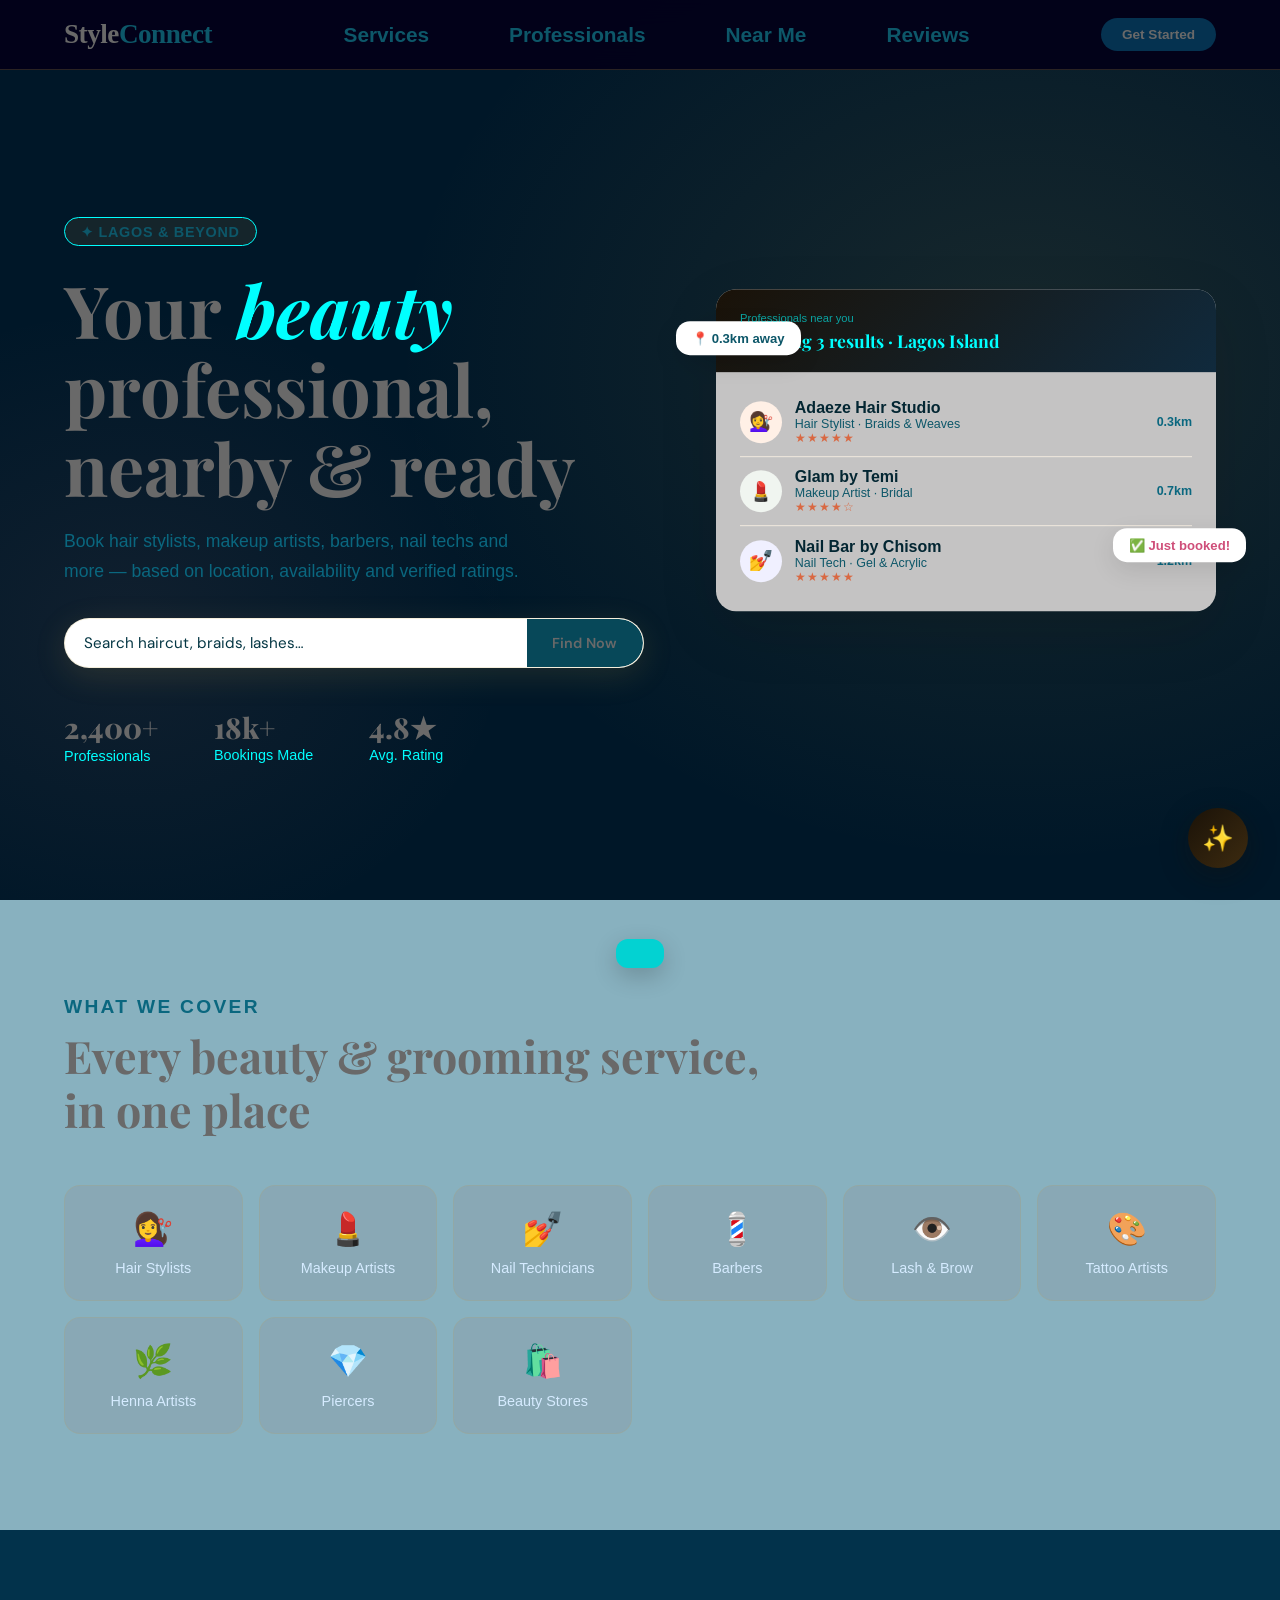
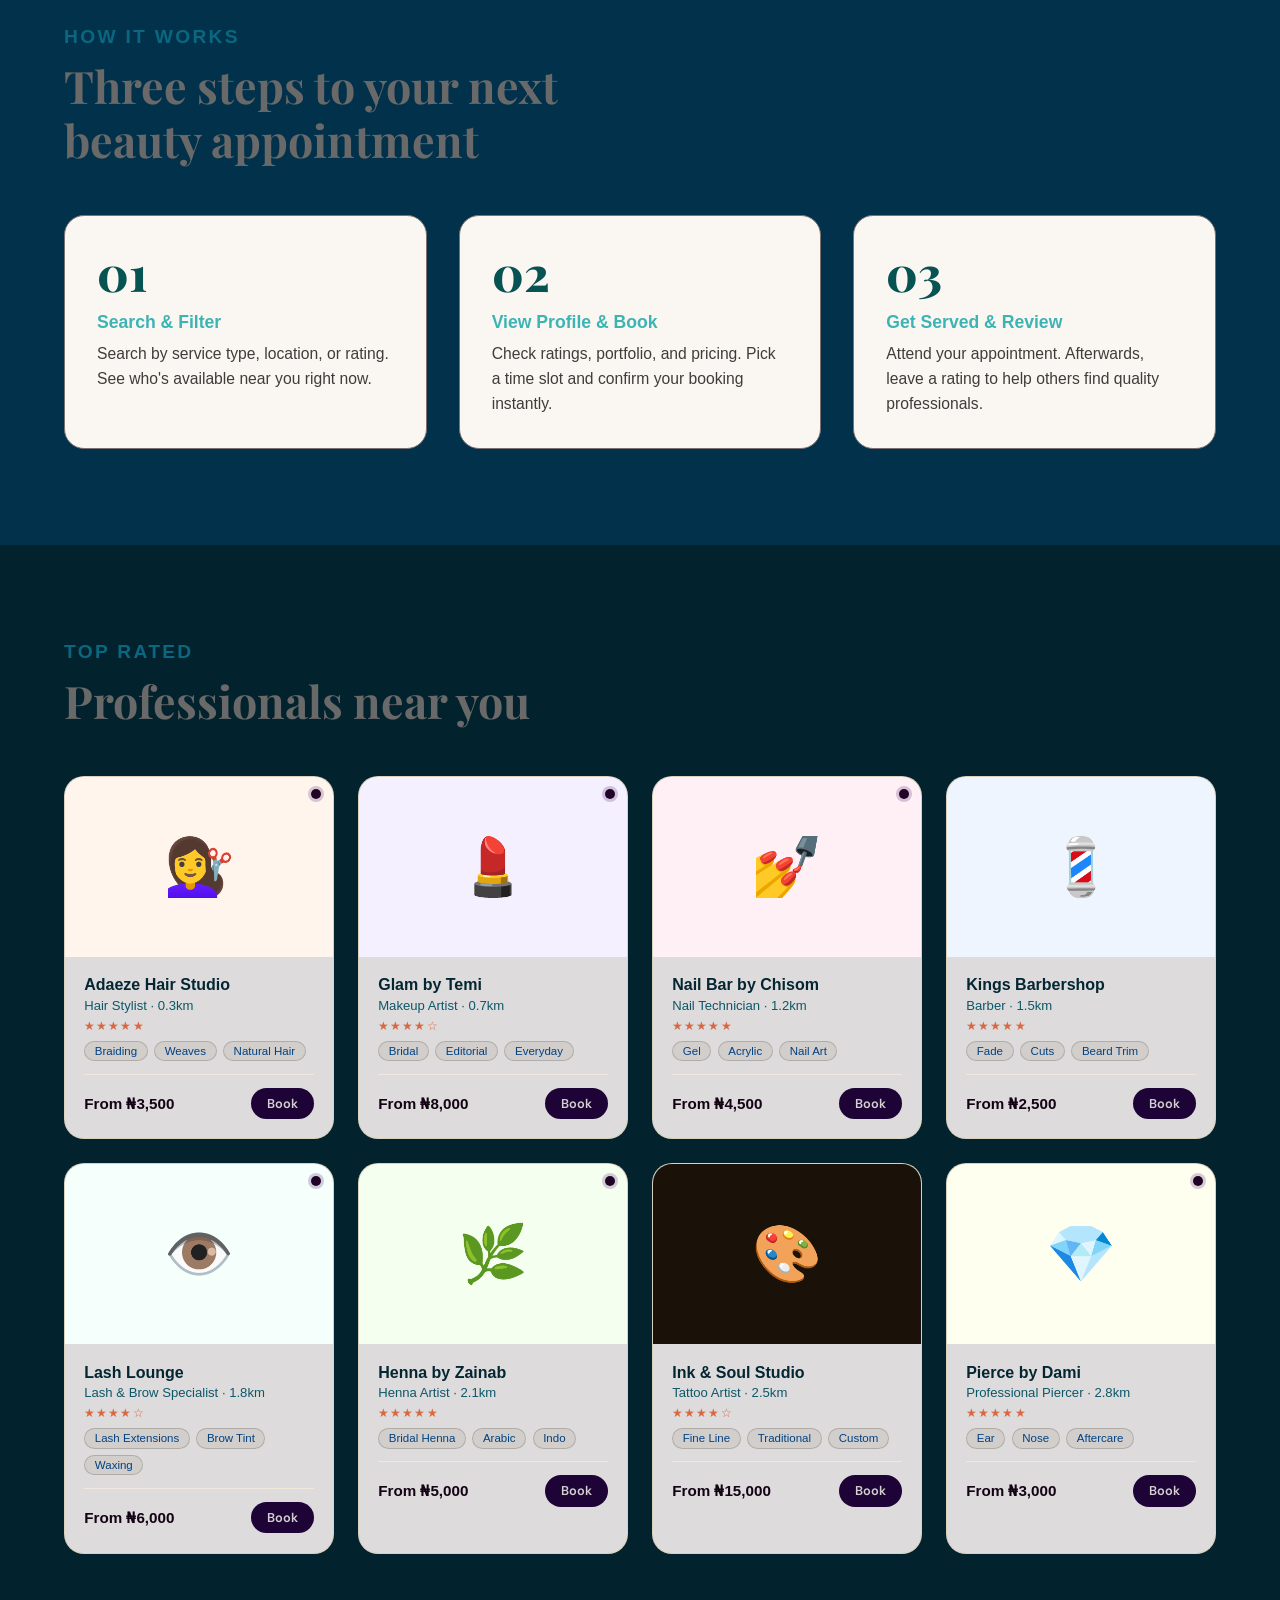
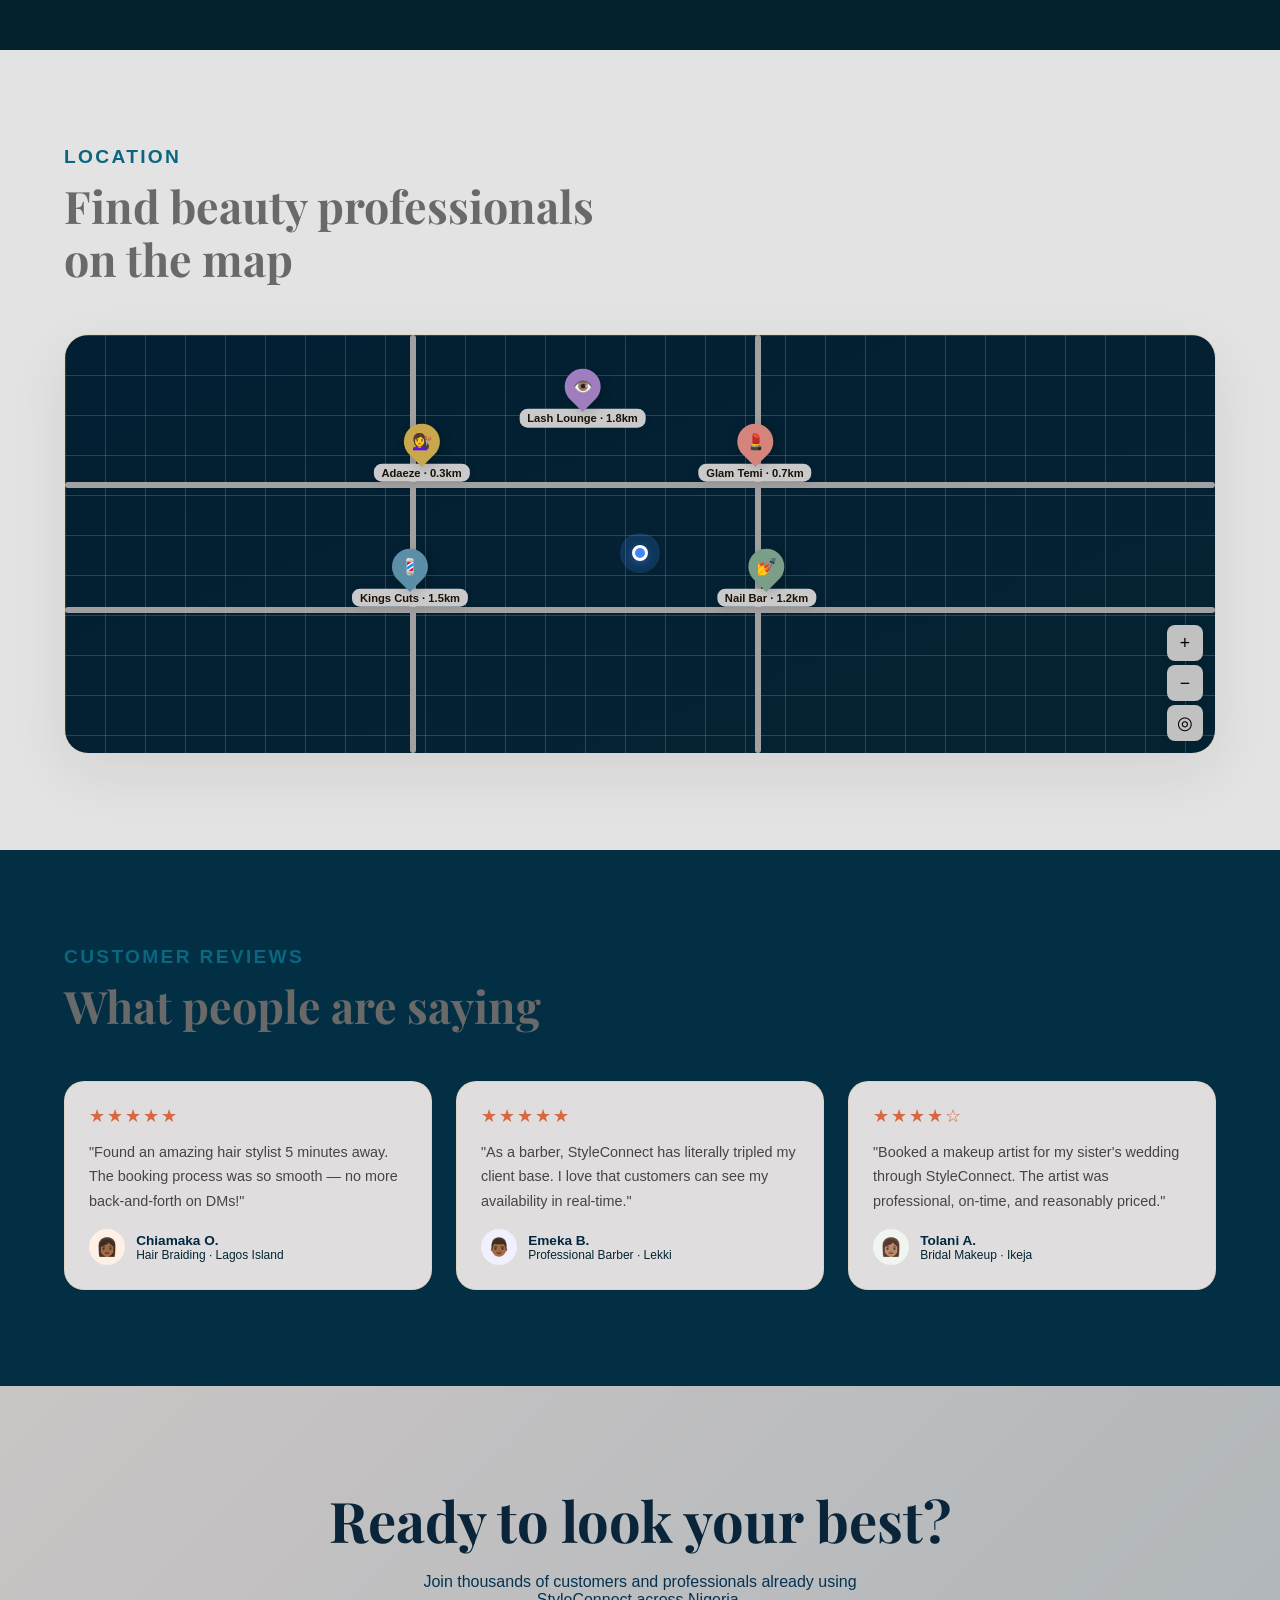
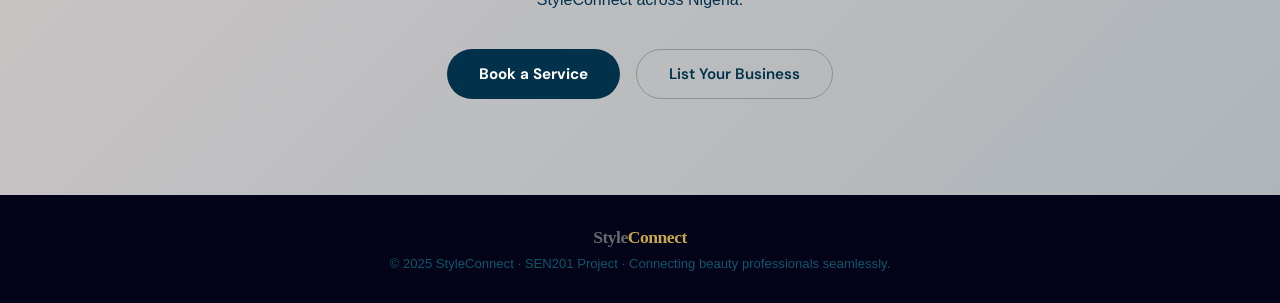
==== commit bb9c2acc: "Merge branch 'main' of https://github.com/adeponleanjola/Styles_Connect into backend" ====
--- a/styleconnect/index.html
+++ b/styleconnect/index.html
@@ -50,40 +50,40 @@
 
   <div class="hero-visual">
     <div style="position:relative">
-      <div class="float-badge a">📍 5km away</div>
-      <div class="float-badge b">✅ Appointment secured! </div>
+      <div class="float-badge a">📍 0.3km away</div>
+      <div class="float-badge b">✅ Just booked!</div>
       <div class="mock-card">
         <div class="mock-header">
           <small>Professionals near you</small>
-          <h3>Showing 3 results · Ikoyi</h3>
+          <h3>Showing 3 results · Lagos Island</h3>
         </div>
         <div class="mock-body">
           <div class="pro-item">
             <div class="pro-avatar" style="background:#FFF0E6">💇‍♀️</div>
             <div class="pro-info">
-              <div class="pro-name">Nefertiti Hairplace</div>
-              <div class="pro-role">Hair Stylist · Braids &amp; Sew-ins</div>
-              <div class="stars">★★★★☆</div>
+              <div class="pro-name">Adaeze Hair Studio</div>
+              <div class="pro-role">Hair Stylist · Braids &amp; Weaves</div>
+              <div class="stars">★★★★★</div>
             </div>
-            <div class="pro-dist">5km</div>
+            <div class="pro-dist">0.3km</div>
           </div>
           <div class="pro-item">
             <div class="pro-avatar" style="background:#F0F5F0">💄</div>
             <div class="pro-info">
-              <div class="pro-name">Glam &amp; Glow artistry</div>
-              <div class="pro-role">Makeup Artist · Bridal &amp; Shoots </div>
-              <div class="stars">★★★★★</div>
+              <div class="pro-name">Glam by Temi</div>
+              <div class="pro-role">Makeup Artist · Bridal</div>
+              <div class="stars">★★★★☆</div>
             </div>
-            <div class="pro-dist">7km</div>
+            <div class="pro-dist">0.7km</div>
           </div>
           <div class="pro-item">
             <div class="pro-avatar" style="background:#F0F0FF">💅</div>
             <div class="pro-info">
-              <div class="pro-name">The Blush Bar</div>
-              <div class="pro-role">Nail Tech · Biab &amp; Acrylic</div>
+              <div class="pro-name">Nail Bar by Chisom</div>
+              <div class="pro-role">Nail Tech · Gel &amp; Acrylic</div>
               <div class="stars">★★★★★</div>
             </div>
-            <div class="pro-dist">10km</div>
+            <div class="pro-dist">1.2km</div>
           </div>
         </div>
       </div>
@@ -93,8 +93,8 @@
 
 <!-- SERVICES -->
 <section class="services" id="services">
-  <div class="section-tag">Services Available</div>
-  <h2 class="section-title">The complete beauty &amp; grooming experience.</h2>
+  <div class="section-tag">What We Cover</div>
+  <h2 class="section-title">Every beauty &amp; grooming service,<br>in one place</h2>
   <div class="services-grid">
     <div class="service-card" onclick="filterPros('Hair Stylist')">
       <div class="service-icon">💇‍♀️</div>
@@ -114,7 +114,7 @@
     </div>
     <div class="service-card" onclick="filterPros('Lash')">
       <div class="service-icon">👁️</div>
-      <div class="service-name">Lash &amp; Brow Technicians</div>
+      <div class="service-name">Lash &amp; Brow</div>
     </div>
     <div class="service-card" onclick="filterPros('Tattoo')">
       <div class="service-icon">🎨</div>
@@ -130,7 +130,7 @@
     </div>
     <div class="service-card" onclick="filterPros('Supply')">
       <div class="service-icon">🛍️</div>
-      <div class="service-name">Beauty Supply Stores</div>
+      <div class="service-name">Beauty Stores</div>
     </div>
   </div>
 </section>
@@ -186,25 +186,25 @@
       </div>
 
       <!-- Pins -->
-      <div class="map-pin" style="left:31%;top:35%" onclick="openModal('Nefertiti Hairplace')">
+      <div class="map-pin" style="left:31%;top:35%" onclick="openModal('Adaeze Hair Studio')">
         <div class="pin-dot" style="background:#C9A84C"><span>💇‍♀️</span></div>
-        <div class="pin-label">Nefertiti · 0.3km</div>
-      </div>
-      <div class="map-pin" style="left:60%;top:35%" onclick="openModal('Glam & Glow artistry')">
+        <div class="pin-label">Adaeze · 0.3km</div>
+      </div>
+      <div class="map-pin" style="left:60%;top:35%" onclick="openModal('Glam by Temi')">
         <div class="pin-dot" style="background:#D4847A"><span>💄</span></div>
-        <div class="pin-label">G & G artistry · 0.7km</div>
-      </div>
-      <div class="map-pin" style="left:61%;top:65%" onclick="openModal('The Blush Bar')">
+        <div class="pin-label">Glam Temi · 0.7km</div>
+      </div>
+      <div class="map-pin" style="left:61%;top:65%" onclick="openModal('Nail Bar by Chisom')">
         <div class="pin-dot" style="background:#7A9E87"><span>💅</span></div>
-        <div class="pin-label">Blush Bar · 1.2km</div>
-      </div>
-      <div class="map-pin" style="left:30%;top:65%" onclick="openModal('The Ballers Den')">
+        <div class="pin-label">Nail Bar · 1.2km</div>
+      </div>
+      <div class="map-pin" style="left:30%;top:65%" onclick="openModal('Kings Barbershop')">
         <div class="pin-dot" style="background:#5B8FA8"><span>💈</span></div>
-        <div class="pin-label">Ballers Den· 1.5km</div>
-      </div>
-      <div class="map-pin" style="left:45%;top:22%" onclick="openModal('Maison Muse')">
+        <div class="pin-label">Kings Cuts · 1.5km</div>
+      </div>
+      <div class="map-pin" style="left:45%;top:22%" onclick="openModal('Lash Lounge')">
         <div class="pin-dot" style="background:#A07DBE"><span>👁️</span></div>
-        <div class="pin-label">Maison Muse · 1.8km</div>
+        <div class="pin-label">Lash Lounge · 1.8km</div>
       </div>
 
       <!-- Controls -->
@@ -228,8 +228,8 @@
       <div class="reviewer">
         <div class="reviewer-avatar" style="background:#FFF0E6">👩🏾</div>
         <div>
-          <div class="reviewer-name">Jadwa</div>
-          <div class="reviewer-service">Hair Braiding · Maitama</div>
+          <div class="reviewer-name">Chiamaka O.</div>
+          <div class="reviewer-service">Hair Braiding · Lagos Island</div>
         </div>
       </div>
     </div>
@@ -239,8 +239,8 @@
       <div class="reviewer">
         <div class="reviewer-avatar" style="background:#F0F0FF">👨🏾</div>
         <div>
-          <div class="reviewer-name">Malakai</div>
-          <div class="reviewer-service">Professional Barber · Ikeja</div>
+          <div class="reviewer-name">Emeka B.</div>
+          <div class="reviewer-service">Professional Barber · Lekki</div>
         </div>
       </div>
     </div>
@@ -250,8 +250,8 @@
       <div class="reviewer">
         <div class="reviewer-avatar" style="background:#F0F5F0">👩🏽</div>
         <div>
-          <div class="reviewer-name">Oma</div>
-          <div class="reviewer-service">Bridal Makeup · Ikoyi</div>
+          <div class="reviewer-name">Tolani A.</div>
+          <div class="reviewer-service">Bridal Makeup · Ikeja</div>
         </div>
       </div>
     </div>
@@ -264,14 +264,14 @@
   <p>Join thousands of customers and professionals already using StyleConnect across Nigeria.</p>
   <div class="cta-btns">
     <button class="btn-primary" onclick="openModal('Customer')">Book a Service</button>
-    <button class="btn-outline" onclick="openModal('Professional')">List Your Business</button>
+    <button class="btn-outline" onclick="openModal2('Professional')">List Your Business</button>
   </div>
 </section>
 
 <!-- FOOTER -->
 <footer>
-  <span class="logo">Style<span>Connect</span></span>
-  <p>© 2025 StyleConnect · Group 10 · SEN201 Project · Connecting beauty professionals seamlessly.</p>
+  <span class="logo">Style<span style="color:var(--gold)">Connect</span></span>
+  <p>© 2025 StyleConnect ·  SEN201 Project · Connecting beauty professionals seamlessly.</p>
 </footer>
 
 <!-- BOOKING MODAL -->
@@ -284,21 +284,18 @@
     <div class="modal-body">
       <div class="form-group">
         <label class="form-label">Your Name</label>
-        <input class="form-input" type="text" placeholder="e.g. Kamikun">
+        <input class="form-input" type="text" placeholder="e.g. Fatima Bello">
       </div>
       <div class="form-group">
         <label class="form-label">Service</label>
         <select class="form-select" id="serviceSelect">
           <option>Hair Braiding</option>
-          <option>Sew-in</option>
-          <option>hair installation</option>
+          <option>Blow Dry &amp; Style</option>
           <option>Makeup – Full Glam</option>
-          <option>Nail Set</option>
+          <option>Nail Gel Set</option>
           <option>Haircut &amp; Fade</option>
           <option>Lash Extensions</option>
           <option>Henna Design</option>
-          <option>Traditional tattoo</option>
-          <option>Piercing</option>
         </select>
       </div>
       <div class="form-group">
@@ -321,8 +318,78 @@
   </div>
 </div>
 
+<!-- Listing Business -->
+<div class="modal-overlay" id="modalOverlay1" onclick="handleOverlayClick1(event)">
+  <div class="modal">
+    <div class="modal-header">
+      <h3 id="modalTitle1">List Business</h3>
+      <button class="modal-close" onclick="closeModal2()">×</button>
+    </div>
+    <div class="modal-body">
+      <div class="form-group">
+        <label class="form-label">Your Name</label>
+        <input class="form-input" type="text" placeholder="e.g. Fatima Bello">
+      </div>
+      <div class="form-group">
+        <label class="form-label">Service</label>
+        <select class="form-select" id="serviceSelect">
+          <option>Hair Braiding</option>
+          <option>Blow Dry &amp; Style</option>
+          <option>Makeup – Full Glam</option>
+          <option>Nail Gel Set</option>
+          <option>Haircut &amp; Fade</option>
+          <option>Lash Extensions</option>
+          <option>Henna Design</option>
+        </select>
+      </div>
+      <button class="confirm-btn" onclick="confirmListing();">Confirm Listing</button>
+    </div>
+  </div>
+</div>
+
+
 <!-- TOAST -->
 <div class="toast" id="toast"></div>
+
+<!-- CHATBOT -->
+<button id="chatToggleBtn" onclick="toggleChat()" title="Chat with StyleConnect AI">✨</button>
+
+<div id="chatWindow">
+  <div class="chat-header">
+    <div class="chat-avatar">✨</div>
+    <div class="chat-header-info">
+      <div class="chat-header-name">StyleConnect AI</div>
+      <div class="chat-header-status">
+        <div class="status-dot"></div>
+        Online · Beauty assistant
+      </div>
+    </div>
+    <button class="chat-close-btn" onclick="toggleChat()">×</button>
+  </div>
+
+  <div id="apiKeyBanner">
+    <input type="password" id="apiKeyInput" placeholder="Paste your Anthropic API key...">
+    <button onclick="saveApiKey()">Activate</button>
+  </div>
+
+  <div id="chatMessages">
+    <div class="chat-msg assistant">
+      👋 Hi! I'm the StyleConnect AI assistant. How can I help you today?
+    </div>
+  </div>
+
+  <div class="chat-suggestions" id="chatSuggestions">
+    <button class="suggestion-chip" onclick="sendSuggestion(this)">Find a hair stylist</button>
+    <button class="suggestion-chip" onclick="sendSuggestion(this)">How do I book?</button>
+    <button class="suggestion-chip" onclick="sendSuggestion(this)">What services are available?</button>
+  </div>
+
+  <div class="chat-input-row">
+    <input type="text" id="chatInput" placeholder="Ask me anything…"
+      onkeydown="if(event.key==='Enter') sendChatMessage()">
+    <button id="chatSendBtn" onclick="sendChatMessage()">➤</button>
+  </div>
+</div>
 
 <script src="app.js"></script>
 </body>
--- a/styleconnect/style.css
+++ b/styleconnect/style.css
@@ -1,9 +1,7 @@
-/* ─────────────────────────────────────────
-   StyleConnect — style.css
-   Group 10 · SEN201
-───────────────────────────────────────── */
-
-/* ─── VARIABLES ─── */
+/* StyleConnect — style.css */
+
+
+/* VARIABLES */
 :root {
   --cream: #FAF6F1;
   --dark: #1A1208;
@@ -17,7 +15,7 @@
   --border: rgba(201, 168, 76, 0.2);
 }
 
-/* ─── RESET ─── */
+/*  RESET */
 * {
   margin: 0;
   padding: 0;
@@ -31,7 +29,7 @@
   /* overflow-x: hidden; */
 }
 
-/* ─── ANIMATIONS ─── */
+/* ANIMATIONS */
 @keyframes fadeUp {
   from { opacity: 0; transform: translateY(20px); }
   to   { opacity: 1; transform: none; }
@@ -54,9 +52,7 @@
 }
 
 
-/* ══════════════════════════════════════════
-   NAV
-══════════════════════════════════════════ */
+/* NAV */
 nav {
   position: fixed;
   top: 0;
@@ -110,9 +106,7 @@
 .nav-cta:hover { background:aqua; }
 
 
-/* ══════════════════════════════════════════
-   HERO
-══════════════════════════════════════════ */
+/*  HERO */
 .hero {
   min-height: 100vh;
   display:flex;
@@ -295,9 +289,7 @@
 .float-badge.b { bottom: 15%; right: -30px; color:rgb(207, 79, 122); }
 
 
-/* ══════════════════════════════════════════
-   SERVICES
-══════════════════════════════════════════ */
+/* SERVICES */
 .services {
   padding: 6rem 5%;
   background: rgb(136, 177, 191);
@@ -356,9 +348,7 @@
 .service-name { font-size: 0.9rem; font-weight: 500; color: rgb(213, 235, 255); }
 
 
-/* ══════════════════════════════════════════
-   HOW IT WORKS
-══════════════════════════════════════════ */
+/* HOW IT WORKS */
 .how {
   padding: 6rem 5%;
   background: #02324b;
@@ -391,9 +381,7 @@
 .step-card p  { font-size: 0.98rem; color: rgb(63, 60, 60); line-height: 1.6; }
 
 
-/* ══════════════════════════════════════════
-   PROFESSIONALS
-══════════════════════════════════════════ */
+/* PROFESSIONALS */
 .pros {
   padding: 6rem 5%;
   background: rgb(2, 35, 46);
@@ -487,9 +475,7 @@
 .book-btn:hover { background: rgb(99, 206, 206); }
 
 
-/* ══════════════════════════════════════════
-   MAP
-══════════════════════════════════════════ */
+/* MAP */
 .map-section {
   padding: 6rem 5%;
   background: #e4e3e3;
@@ -622,9 +608,7 @@
 }
 
 
-/* ══════════════════════════════════════════
-   REVIEWS
-══════════════════════════════════════════ */
+/* REVIEWS */
 .reviews {
   padding: 6rem 5%;
   background: rgb(2, 47, 67);
@@ -669,9 +653,7 @@
 .reviewer-service { font-size: 0.75rem; color: rgb(3, 38, 50); }
 
 
-/* ══════════════════════════════════════════
-   CTA
-══════════════════════════════════════════ */
+/* CTA */
 .cta {
   padding: 6rem 5%;
   background: linear-gradient(135deg, rgb(202, 197, 197) 0%, #aeb5b9 100%);
@@ -725,9 +707,7 @@
 .btn-outline:hover { border-color: rgb(78,209, 209); color:rgb(78,209, 209); }
 
 
-/* ══════════════════════════════════════════
-   FOOTER
-══════════════════════════════════════════ */
+/* FOOTER */
 footer {
   background: rgba(3, 1, 24, 0.92);
   color: rgb(13, 87, 105);
@@ -738,9 +718,7 @@
 footer .logo { font-size: 1.1rem; margin-bottom: 0.5rem; display: block; }
 
 
-/* ══════════════════════════════════════════
-   BOOKING MODAL
-══════════════════════════════════════════ */
+/* BOOKING MODAL */
 .modal-overlay {
   position: fixed;
   inset: 0;
@@ -844,9 +822,7 @@
 .confirm-btn:hover { background:rgb(96, 217, 217); }
 
 
-/* ══════════════════════════════════════════
-   TOAST
-══════════════════════════════════════════ */
+/* TOAST */
 .toast {
   position: fixed;
   bottom: 2rem;
@@ -864,3 +840,381 @@
   white-space: nowrap;
 }
 .toast.show { transform: translateX(-50%) translateY(0); }
+
+/* ── Chat Toggle Button ── */
+#chatToggleBtn {
+  position: fixed;
+  bottom: 2rem;
+  right: 2rem;
+  z-index: 500;
+  width: 60px;
+  height: 60px;
+  border-radius: 50%;
+  background: linear-gradient(135deg, var(--dark), #3D2B10);
+  border: none;
+  cursor: pointer;
+  box-shadow: 0 8px 28px rgba(26, 18, 8, 0.35);
+  display: flex;
+  align-items: center;
+  justify-content: center;
+  font-size: 1.6rem;
+  transition: transform 0.3s, box-shadow 0.3s;
+}
+
+#chatToggleBtn:hover {
+  transform: scale(1.1);
+  box-shadow: 0 12px 36px rgba(26, 18, 8, 0.45);
+}
+
+#chatToggleBtn .chat-unread {
+  position: absolute;
+  top: 4px;
+  right: 4px;
+  width: 12px;
+  height: 12px;
+  border-radius: 50%;
+  background: var(--gold);
+  border: 2px solid #fff;
+  display: none;
+}
+
+/* Chat Window  */
+#chatWindow {
+  position: fixed;
+  bottom: 5.5rem;
+  right: 2rem;
+  z-index: 500;
+  width: 360px;
+  max-height: 520px;
+  background: #fff;
+  border-radius: 24px;
+  box-shadow: 0 24px 64px rgba(26, 18, 8, 0.18);
+  border: 1px solid var(--border);
+  display: flex;
+  flex-direction: column;
+  overflow: hidden;
+  transform: scale(0.9) translateY(20px);
+  opacity: 0;
+  pointer-events: none;
+  transition: transform 0.3s cubic-bezier(0.34, 1.56, 0.64, 1), opacity 0.3s ease;
+}
+
+#chatWindow.open {
+  transform: scale(1) translateY(0);
+  opacity: 1;
+  pointer-events: all;
+}
+
+@media(max-width: 420px) {
+  #chatWindow {
+    width: calc(100vw - 2rem);
+    right: 1rem;
+    bottom: 5rem;
+  }
+
+  #chatToggleBtn {
+    right: 1rem;
+    bottom: 1rem;
+  }
+}
+
+/* Chat Header */
+.chat-header {
+  background: linear-gradient(135deg, var(--dark) 0%, #3D2B10 100%);
+  padding: 1rem 1.2rem;
+  display: flex;
+  align-items: center;
+  gap: 0.8rem;
+  flex-shrink: 0;
+}
+
+.chat-avatar {
+  width: 38px;
+  height: 38px;
+  border-radius: 50%;
+  background: rgba(201, 168, 76, 0.2);
+  border: 2px solid rgba(201, 168, 76, 0.4);
+  display: flex;
+  align-items: center;
+  justify-content: center;
+  font-size: 1.2rem;
+  flex-shrink: 0;
+}
+
+.chat-header-info {
+  flex: 1;
+}
+
+.chat-header-name {
+  font-family: 'Playfair Display', serif;
+  color: #fff;
+  font-size: 0.95rem;
+  font-weight: 700;
+}
+
+.chat-header-status {
+  font-size: 0.72rem;
+  color: rgba(255, 255, 255, 0.6);
+  display: flex;
+  align-items: center;
+  gap: 0.3rem;
+  margin-top: 1px;
+}
+
+.status-dot {
+  width: 7px;
+  height: 7px;
+  border-radius: 50%;
+  background: #4CAF50;
+  animation: statusPulse 2s ease-in-out infinite;
+}
+
+@keyframes statusPulse {
+
+  0%,
+  100% {
+    opacity: 1;
+  }
+
+  50% {
+    opacity: 0.4;
+  }
+}
+
+.chat-close-btn {
+  background: none;
+  border: none;
+  color: rgba(255, 255, 255, 0.5);
+  font-size: 1.3rem;
+  cursor: pointer;
+  line-height: 1;
+  padding: 0.2rem;
+  transition: color 0.2s;
+}
+
+.chat-close-btn:hover {
+  color: #fff;
+}
+
+/* API Key Banner */
+#apiKeyBanner {
+  background: rgba(201, 168, 76, 0.1);
+  border-bottom: 1px solid rgba(201, 168, 76, 0.2);
+  padding: 0.6rem 1rem;
+  display: flex;
+  align-items: center;
+  gap: 0.5rem;
+  flex-shrink: 0;
+}
+
+#apiKeyBanner input {
+  flex: 1;
+  border: 1px solid var(--border);
+  border-radius: 8px;
+  padding: 0.35rem 0.7rem;
+  font-size: 0.78rem;
+  font-family: 'DM Sans', sans-serif;
+  outline: none;
+  color: var(--text);
+  background: #fff;
+}
+
+#apiKeyBanner input:focus {
+  border-color: var(--gold);
+}
+
+#apiKeyBanner button {
+  background: var(--gold);
+  color: #fff;
+  border: none;
+  padding: 0.35rem 0.8rem;
+  border-radius: 8px;
+  font-size: 0.78rem;
+  font-weight: 600;
+  cursor: pointer;
+  font-family: 'DM Sans', sans-serif;
+  white-space: nowrap;
+}
+
+/* ── Messages ── */
+#chatMessages {
+  flex: 1;
+  overflow-y: auto;
+  padding: 1rem;
+  display: flex;
+  flex-direction: column;
+  gap: 0.7rem;
+  scroll-behavior: smooth;
+}
+
+#chatMessages::-webkit-scrollbar {
+  width: 4px;
+}
+
+#chatMessages::-webkit-scrollbar-thumb {
+  background: var(--border);
+  border-radius: 4px;
+}
+
+.chat-msg {
+  max-width: 85%;
+  padding: 0.65rem 0.9rem;
+  border-radius: 16px;
+  font-size: 0.88rem;
+  line-height: 1.55;
+  animation: msgIn 0.25s ease both;
+}
+
+@keyframes msgIn {
+  from {
+    opacity: 0;
+    transform: translateY(8px);
+  }
+
+  to {
+    opacity: 1;
+    transform: none;
+  }
+}
+
+.chat-msg.user {
+  background: var(--dark);
+  color: #fff;
+  align-self: flex-end;
+  border-bottom-right-radius: 4px;
+}
+
+.chat-msg.assistant {
+  background: var(--cream);
+  color: var(--text);
+  align-self: flex-start;
+  border-bottom-left-radius: 4px;
+  border: 1px solid var(--border);
+}
+
+.chat-msg.typing {
+  background: var(--cream);
+  border: 1px solid var(--border);
+  align-self: flex-start;
+  border-bottom-left-radius: 4px;
+}
+
+.typing-dots {
+  display: flex;
+  gap: 4px;
+  align-items: center;
+  height: 18px;
+}
+
+.typing-dots span {
+  width: 7px;
+  height: 7px;
+  border-radius: 50%;
+  background: var(--text-muted);
+  animation: typingBounce 1.2s ease-in-out infinite;
+}
+
+.typing-dots span:nth-child(2) {
+  animation-delay: 0.2s;
+}
+
+.typing-dots span:nth-child(3) {
+  animation-delay: 0.4s;
+}
+
+@keyframes typingBounce {
+
+  0%,
+  60%,
+  100% {
+    transform: translateY(0);
+  }
+
+  30% {
+    transform: translateY(-6px);
+  }
+}
+
+/* ── Suggested Prompts ── */
+.chat-suggestions {
+  padding: 0 1rem 0.6rem;
+  display: flex;
+  flex-wrap: wrap;
+  gap: 0.4rem;
+  flex-shrink: 0;
+}
+
+.suggestion-chip {
+  font-size: 0.75rem;
+  padding: 0.3rem 0.75rem;
+  border-radius: 50px;
+  border: 1px solid var(--border);
+  background: #fff;
+  color: var(--text-muted);
+  cursor: pointer;
+  transition: all 0.2s;
+  font-family: 'DM Sans', sans-serif;
+}
+
+.suggestion-chip:hover {
+  border-color: var(--gold);
+  color: var(--gold);
+}
+
+/* ── Input Bar ── */
+.chat-input-row {
+  padding: 0.75rem 1rem;
+  border-top: 1px solid var(--border);
+  display: flex;
+  gap: 0.5rem;
+  align-items: center;
+  flex-shrink: 0;
+}
+
+#chatInput {
+  flex: 1;
+  border: 1.5px solid var(--border);
+  border-radius: 50px;
+  padding: 0.6rem 1rem;
+  font-size: 0.88rem;
+  font-family: 'DM Sans', sans-serif;
+  outline: none;
+  color: var(--text);
+  background: var(--cream);
+  transition: border-color 0.2s;
+}
+
+#chatInput:focus {
+  border-color: var(--gold);
+  background: #fff;
+}
+
+#chatInput:disabled {
+  opacity: 0.5;
+  cursor: not-allowed;
+}
+
+#chatSendBtn {
+  width: 38px;
+  height: 38px;
+  border-radius: 50%;
+  flex-shrink: 0;
+  background: var(--dark);
+  border: none;
+  cursor: pointer;
+  display: flex;
+  align-items: center;
+  justify-content: center;
+  font-size: 1rem;
+  transition: background 0.2s;
+  color: #fff;
+}
+
+#chatSendBtn:hover {
+  background: var(--gold);
+}
+
+#chatSendBtn:disabled {
+  opacity: 0.4;
+  cursor: not-allowed;
+}
